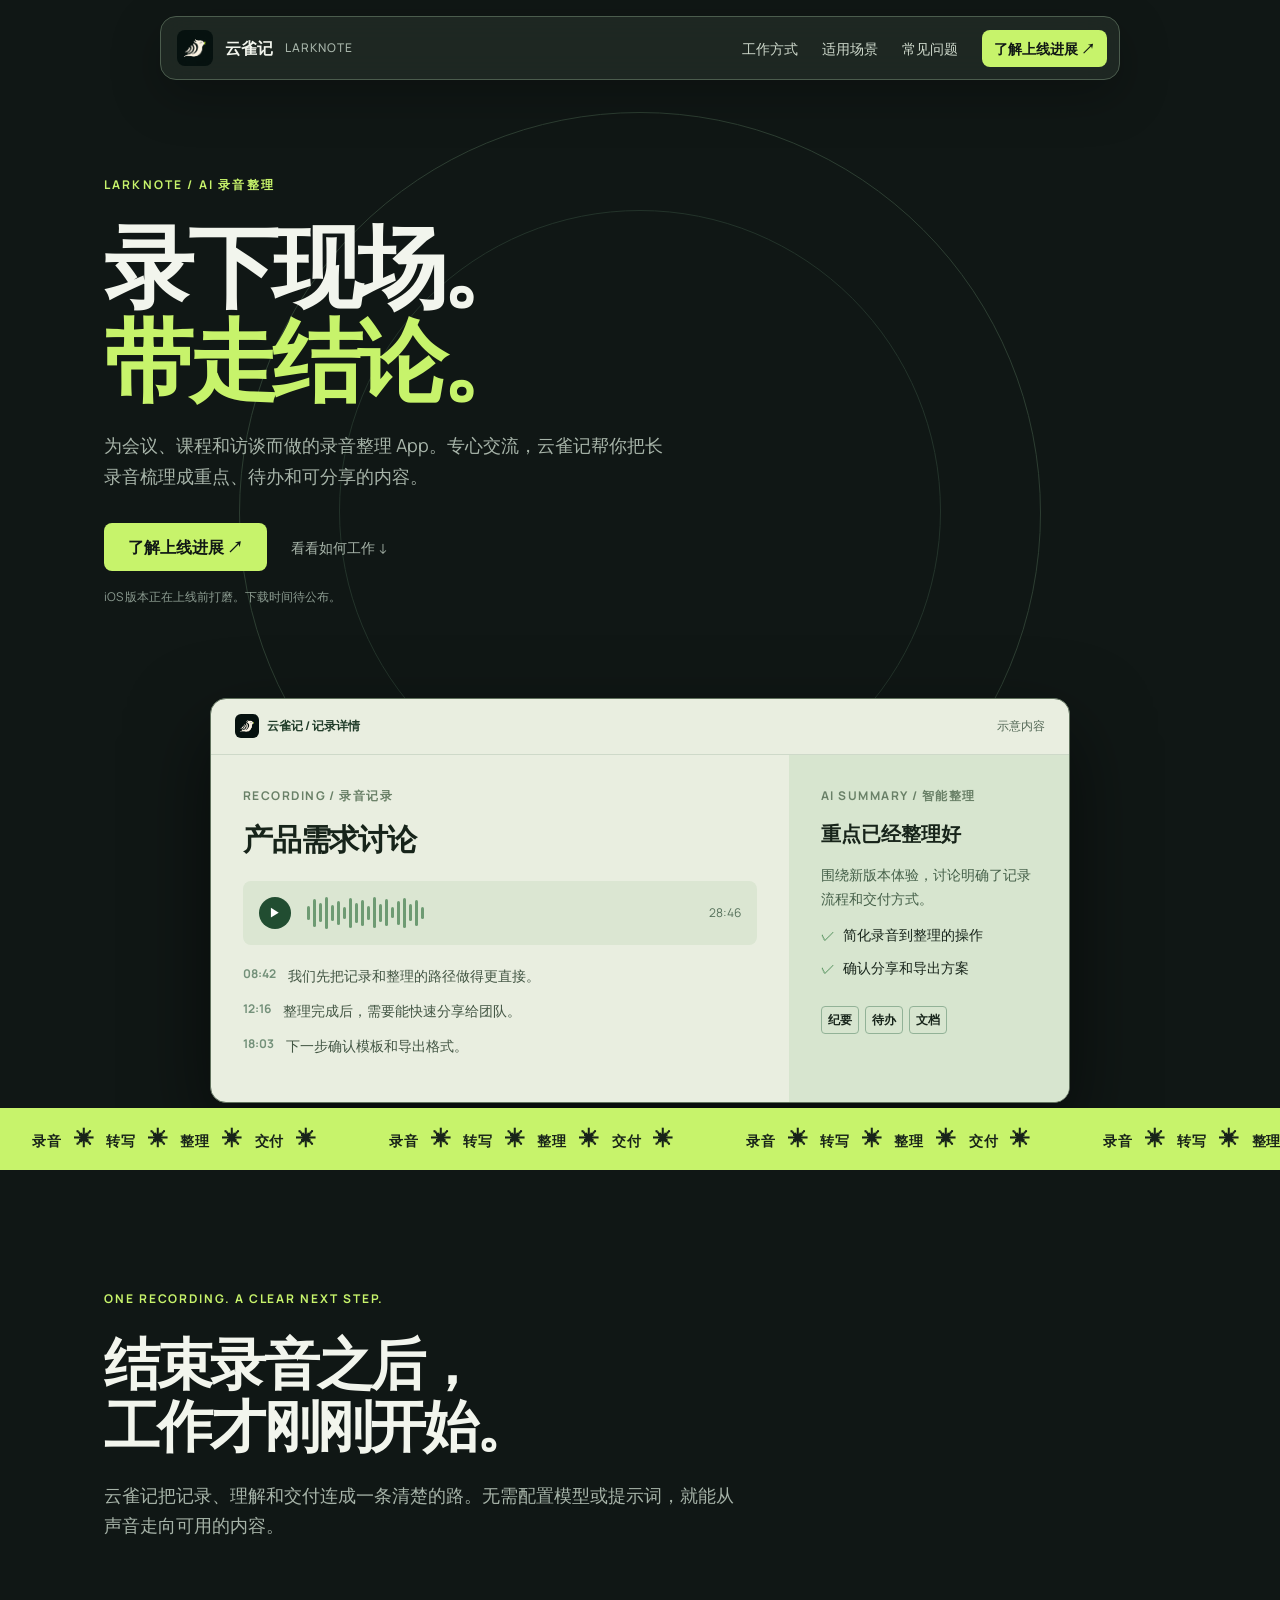
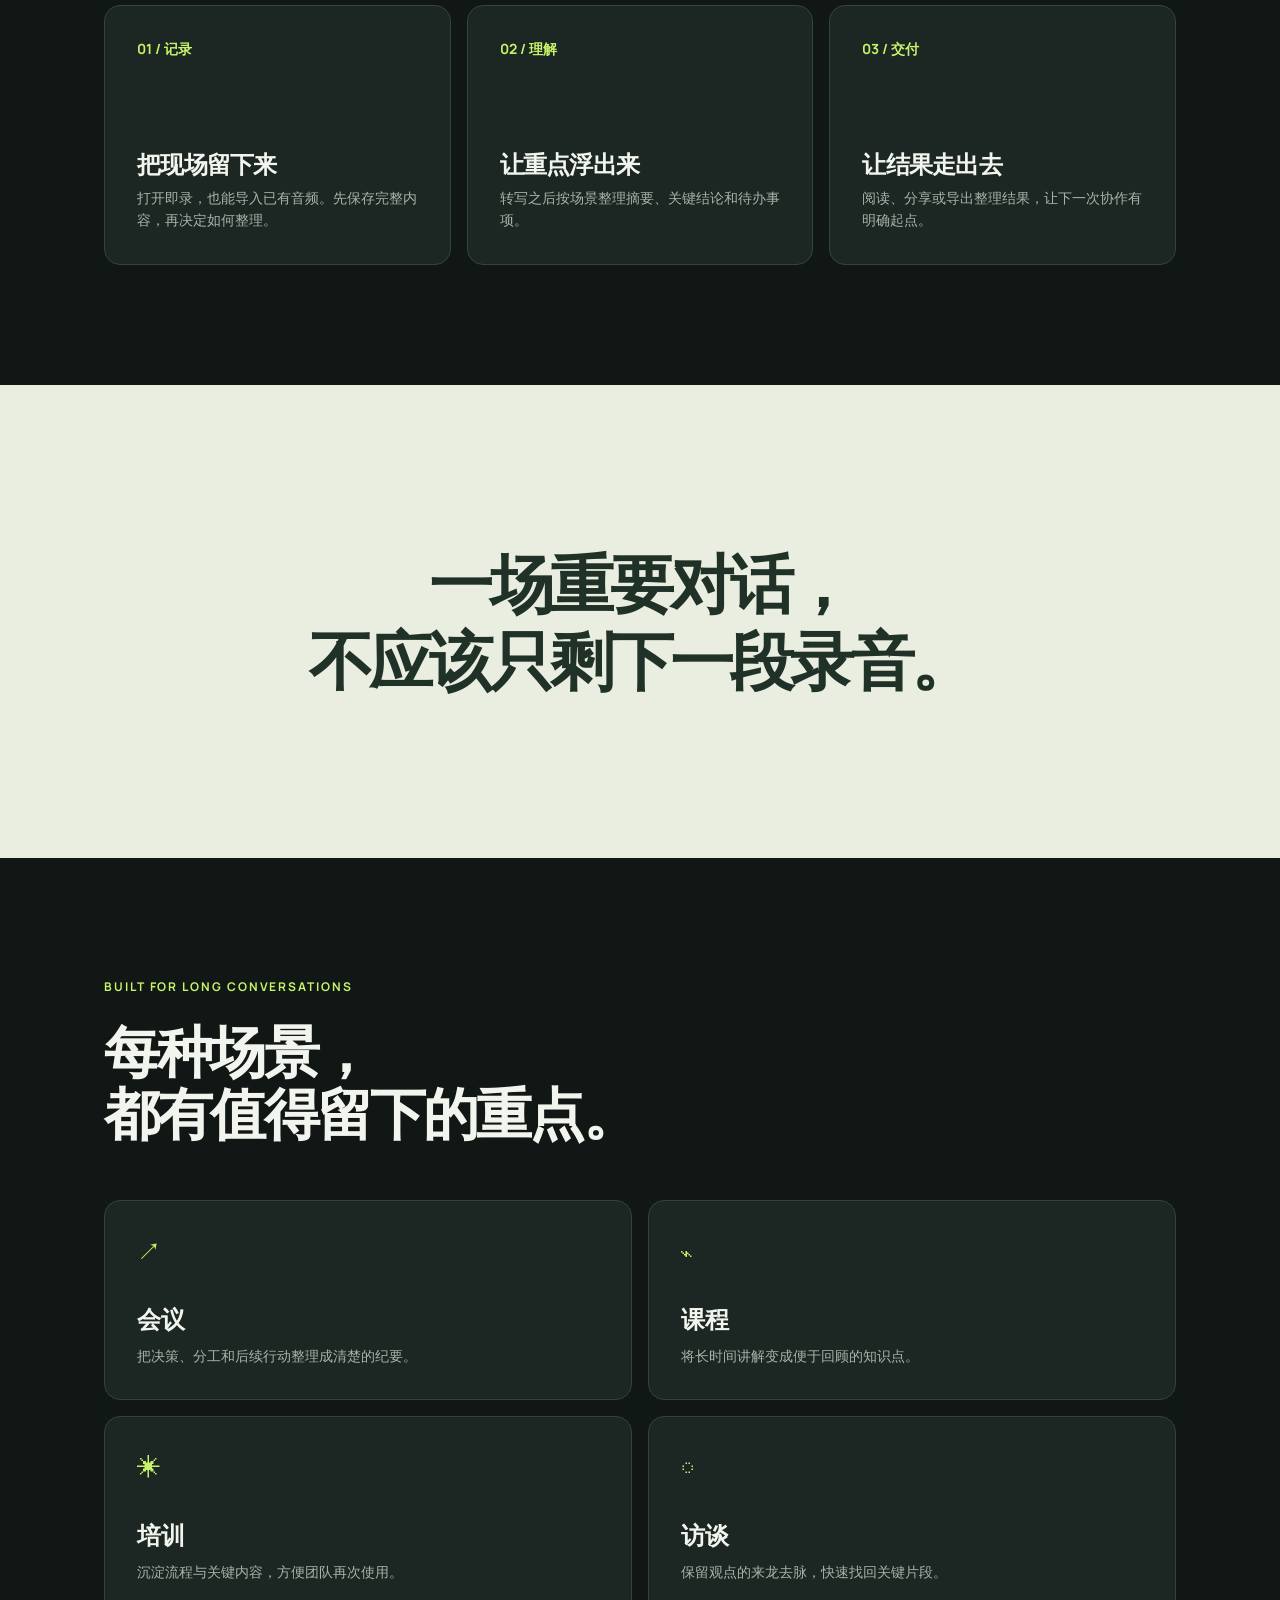
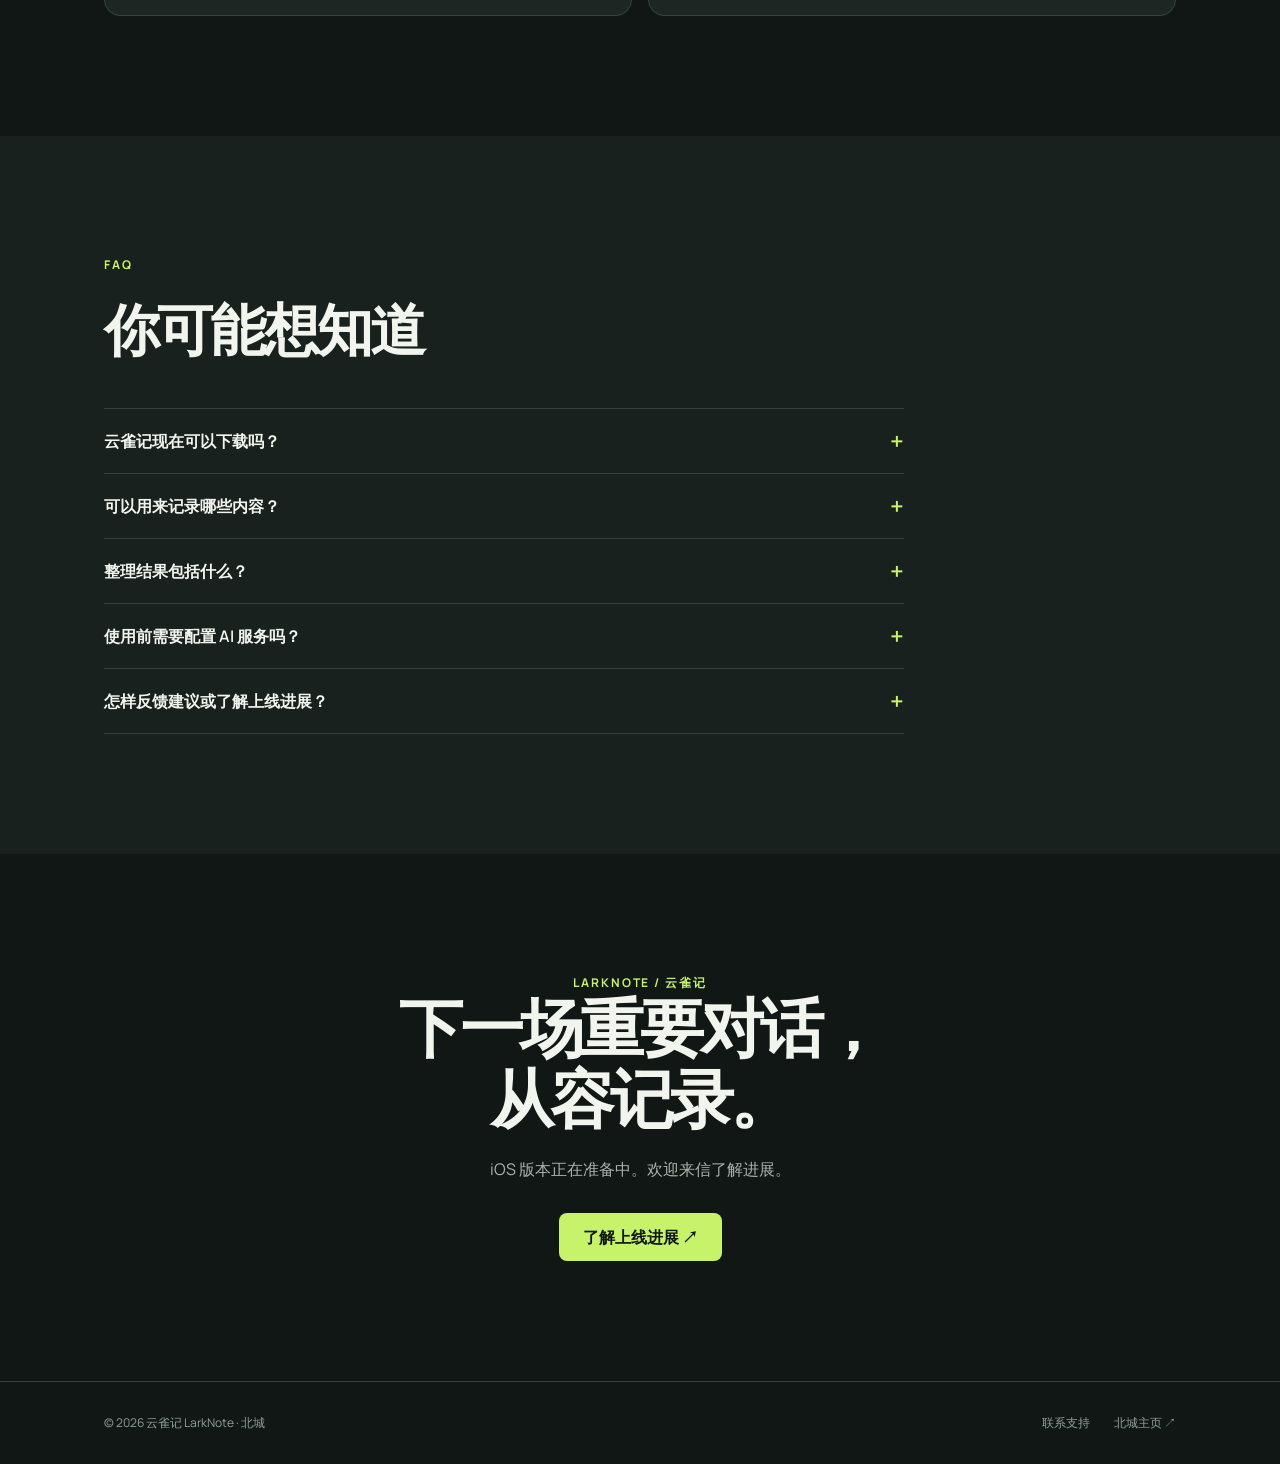
==== index.html @ ed970e67 "Publish LarkNote website" ====
<!doctype html><html lang="zh-CN"><head><meta charset="utf-8"><meta name="viewport" content="width=device-width,initial-scale=1"><meta name="theme-color" content="#101715"><title>云雀记 LarkNote｜录下现场，带走结论</title><meta name="description" content="云雀记 LarkNote 是面向会议、课程和访谈的 AI 录音整理 App。录下现场，整理重点与待办，让每一段声音变成可以交付的内容。"><link rel="icon" href="larknote-favicon.png"><link rel="preconnect" href="https://fonts.googleapis.com"><link rel="preconnect" href="https://fonts.gstatic.com" crossorigin><link href="https://fonts.googleapis.com/css2?family=Manrope:wght@400;500;600;700&display=swap" rel="stylesheet"><style>
:root{--bg:#101715;--panel:#1c2622;--panel2:#243129;--ink:#f2f5ed;--muted:#a7b4a9;--line:#34443a;--accent:#c7f36b;--cream:#e9eee0;--ease:cubic-bezier(.22,1,.36,1)}*{box-sizing:border-box}html{scroll-behavior:smooth}body{margin:0;background:var(--bg);color:var(--ink);font:16px/1.5 Manrope,"PingFang SC","Microsoft YaHei",sans-serif}a{color:inherit;text-decoration:none}button{font:inherit}::selection{background:var(--accent);color:var(--bg)}:focus-visible{outline:2px solid var(--accent);outline-offset:4px}.skip{position:absolute;left:12px;top:-60px;background:var(--accent);color:var(--bg);padding:8px 12px;z-index:20}.skip:focus{top:12px}.nav{position:fixed;z-index:10;top:16px;left:50%;transform:translateX(-50%);width:min(960px,calc(100% - 32px));height:64px;padding:8px 12px 8px 16px;display:flex;align-items:center;justify-content:space-between;background:#202b25df;backdrop-filter:blur(18px);border:1px solid #4b5c4d;border-radius:16px;box-shadow:0 16px 50px #0004}.brand{display:flex;align-items:center;gap:12px;font-size:16px;font-weight:700;white-space:nowrap}.brand img{width:36px;height:36px;border-radius:8px}.brand span{color:var(--muted);font-size:12px;font-weight:500;letter-spacing:.08em}.navlinks{display:flex;align-items:center;gap:24px}.navlinks a{font-size:14px;color:#d0dacd}.navlinks a:hover{color:var(--accent)}.nav .smallcta{background:var(--accent);color:var(--bg);padding:8px 12px;border-radius:8px;font-size:14px;font-weight:700;transition:transform .3s var(--ease),background .3s var(--ease)}.smallcta:hover,.cta:hover{transform:translateY(-2px);background:#dbff98}.smallcta:active,.cta:active{transform:scale(.98)}.wrap{max-width:1120px;margin:auto;padding:0 24px}.hero{min-height:900px;padding-top:176px;position:relative;overflow:hidden}.hero:before{content:"";position:absolute;top:112px;left:50%;width:800px;height:800px;transform:translateX(-50%);border:1px solid #2d3e32;border-radius:50%;pointer-events:none}.hero:after{content:"";position:absolute;top:210px;left:50%;width:600px;height:600px;transform:translateX(-50%);border:1px solid #23332a;border-radius:50%;pointer-events:none}.hero .wrap{position:relative;z-index:1}.eyebrow{color:var(--accent);font-size:12px;font-weight:700;letter-spacing:.18em}.hero h1{font-size:clamp(48px,7vw,96px);line-height:1.05;letter-spacing:-.065em;font-weight:600;max-width:850px;margin:24px 0;text-wrap:balance}.hero h1 span{color:var(--accent)}.hero p{font-size:18px;line-height:1.7;color:var(--muted);max-width:570px;text-wrap:pretty}.hero-actions{display:flex;align-items:center;gap:24px;margin-top:32px}.cta{display:inline-flex;align-items:center;justify-content:center;background:var(--accent);color:var(--bg);border-radius:8px;padding:12px 24px;font-weight:700;transition:transform .3s var(--ease),background .3s var(--ease)}.quiet{font-size:14px;color:var(--muted)}.quiet:hover{color:var(--ink)}.availability{margin-top:16px!important;font-size:12px!important;color:#8b9b90!important}.hero-visual{position:relative;height:420px;margin-top:80px}.deck{position:absolute;left:50%;top:10px;width:min(860px,96%);transform:translateX(-50%);border:1px solid #60715d;border-radius:16px;background:#e9eee0;color:#17241a;box-shadow:0 32px 80px #0008;overflow:hidden}.deck-head{height:56px;padding:0 24px;display:flex;justify-content:space-between;align-items:center;border-bottom:1px solid #ced9c9;font-size:12px;color:#526755}.deck-brand{display:flex;align-items:center;gap:8px;font-weight:700;color:#203c29}.deck-brand img{height:24px;width:24px;border-radius:6px}.deck-body{display:grid;grid-template-columns:1fr 280px;min-height:326px}.transcript{padding:32px}.transcript .label,.summary .label{font-size:12px;font-weight:700;letter-spacing:.12em;color:#698067}.transcript h2{font-size:30px;line-height:1.2;letter-spacing:-.04em;margin:16px 0 24px}.audio{display:flex;align-items:center;gap:16px;background:#dbe6d2;border-radius:8px;padding:16px;margin-bottom:20px}.play{height:32px;width:32px;border-radius:50%;background:#214d31;color:#fff;display:grid;place-items:center;font-size:12px;flex:none}.bars{display:flex;align-items:center;gap:3px;flex:1;height:32px}.bars i{width:3px;height:var(--h);background:#6e9b73;border-radius:4px}.time{font-size:12px;color:#56715b}.line{display:flex;gap:12px;margin:14px 0;font-size:14px;color:#425543}.line b{color:#74917a;font-size:12px}.summary{background:#d7e5cf;padding:32px}.summary h3{font-size:20px;line-height:1.3;margin:16px 0}.summary p{font-size:14px;line-height:1.7;color:#456049}.check{display:flex;gap:8px;margin:12px 0;font-size:14px}.check span{color:#3c8149}.formats{display:flex;gap:6px;margin-top:28px;flex-wrap:wrap}.formats i{font-style:normal;border:1px solid #92b297;border-radius:4px;padding:4px 6px;font-size:12px;font-weight:700}.ticker{background:var(--accent);color:#182319;overflow:hidden;padding:16px 0;font-size:14px;font-weight:700;letter-spacing:.06em;white-space:nowrap}.ticker div{width:max-content;animation:marquee 28s linear infinite}.ticker span{padding:0 32px}.ticker b{font-size:20px;padding:0 8px}@keyframes marquee{to{transform:translateX(-50%)}}section.block{padding:120px 0}.section-label{font-size:12px;color:var(--accent);font-weight:700;letter-spacing:.16em}.block h2{font-size:clamp(36px,4.4vw,60px);line-height:1.1;letter-spacing:-.05em;font-weight:600;max-width:800px;margin:24px 0;text-wrap:balance}.intro{font-size:18px;color:var(--muted);max-width:640px;line-height:1.7}.workflow{display:grid;grid-template-columns:repeat(3,1fr);gap:16px;margin-top:64px}.flow{background:var(--panel);border:1px solid var(--line);border-radius:16px;padding:32px;min-height:260px;display:flex;flex-direction:column;justify-content:space-between}.flow .number{font-size:14px;color:var(--accent);font-weight:700}.flow h3{font-size:24px;line-height:1.3;letter-spacing:-.03em;margin:0 0 8px}.flow p{font-size:14px;color:var(--muted);margin:0;line-height:1.6}.reveal{padding:160px 24px;background:var(--cream);color:#203127;text-align:center}.reveal p{max-width:800px;margin:auto;font-size:clamp(36px,5vw,72px);font-weight:600;letter-spacing:-.06em;line-height:1.2;text-wrap:balance}.reveal .word{color:#aebbac;transition:color .5s var(--ease)}.reveal .word.on{color:#203127}.reveal .accent-word.on{color:#4a7c31}.usecases{display:grid;grid-template-columns:repeat(2,1fr);gap:16px;margin-top:56px}.case{padding:32px;border-radius:16px;background:var(--panel);border:1px solid var(--line);min-height:200px;transition:transform .5s var(--ease),background .3s var(--ease)}.case:hover{transform:translateY(-4px);background:var(--panel2)}.case .symbol{font-size:24px;color:var(--accent);margin-bottom:32px}.case h3{font-size:24px;margin:0 0 8px}.case p{font-size:14px;color:var(--muted);margin:0}.faq{background:#18211d}.faq-list{margin-top:48px;max-width:800px}.faq details{border-top:1px solid var(--line);padding:20px 0}.faq details:last-child{border-bottom:1px solid var(--line)}.faq summary{list-style:none;cursor:pointer;display:flex;justify-content:space-between;gap:16px;font-weight:600}.faq summary::-webkit-details-marker{display:none}.faq summary:after{content:"+";color:var(--accent);font-size:24px;line-height:1}.faq details[open] summary:after{content:"−"}.faq details p{color:var(--muted);font-size:14px;max-width:700px;margin:16px 0 0}.closing{padding:120px 24px;text-align:center}.closing h2{margin:0 auto 24px;max-width:780px;font-size:clamp(40px,5vw,72px);line-height:1.1;letter-spacing:-.06em;font-weight:600;text-wrap:balance}.closing p{color:var(--muted);margin:0 0 32px}footer{border-top:1px solid var(--line);padding:32px 0;color:#91a095;font-size:12px}.footer-inner{display:flex;justify-content:space-between;gap:16px}.footer-links{display:flex;gap:24px}.footer-links a:hover{color:var(--accent)}.rise{opacity:0;transform:translateY(32px);transition:opacity .7s var(--ease),transform .7s var(--ease)}.rise.visible{opacity:1;transform:translateY(0)}@media(max-width:760px){.navlinks a:not(.smallcta){display:none}.hero{min-height:790px;padding-top:144px}.hero h1{font-size:60px}.hero p{font-size:16px}.hero-visual{margin-top:64px;height:340px}.deck{width:620px;left:0;transform:none}.deck-body{grid-template-columns:1fr 220px}.transcript,.summary{padding:24px}.workflow{grid-template-columns:1fr;margin-top:48px}.flow{min-height:200px}.usecases{grid-template-columns:1fr}.reveal{padding:120px 24px}section.block{padding:96px 0}}@media(max-width:390px){.nav{height:56px}.nav .smallcta{font-size:12px}.brand span{display:none}.hero h1{font-size:48px}.hero-actions{display:block}.hero-actions .quiet{display:block;margin-top:20px}.hero-visual{height:300px}.deck{width:540px}.summary{display:none}.deck-body{display:block}.transcript{width:390px}.hero:before{width:580px;height:580px}.hero:after{width:430px;height:430px}}@media(prefers-reduced-motion:reduce){html{scroll-behavior:auto}.ticker div{animation:none}.rise{opacity:1;transform:none}.reveal .word{color:#203127}.reveal .accent-word{color:#4a7c31}*{transition-duration:.01ms!important;animation-duration:.01ms!important}}
</style></head><body><a class="skip" href="#main">跳到主要内容</a><header class="nav"><a href="#top" class="brand"><img src="larknote-icon-v2.png" alt="云雀记图标">云雀记 <span>LARKNOTE</span></a><nav class="navlinks" aria-label="主导航"><a href="#workflow">工作方式</a><a href="#scenes">适用场景</a><a href="#faq">常见问题</a><a class="smallcta" href="mailto:506343891@qq.com?subject=%E4%BA%91%E9%9B%80%E8%AE%B0%E4%B8%8A%E7%BA%BF%E9%80%9A%E7%9F%A5">了解上线进展 ↗</a></nav></header><main id="main"><section class="hero" id="top"><div class="wrap"><div class="eyebrow rise">LARKNOTE / AI 录音整理</div><h1 class="rise">录下现场。<br><span>带走结论。</span></h1><p class="rise">为会议、课程和访谈而做的录音整理 App。专心交流，云雀记帮你把长录音梳理成重点、待办和可分享的内容。</p><div class="hero-actions rise"><a class="cta" href="mailto:506343891@qq.com?subject=%E4%BA%91%E9%9B%80%E8%AE%B0%E4%B8%8A%E7%BA%BF%E9%80%9A%E7%9F%A5">了解上线进展 ↗</a><a class="quiet" href="#workflow">看看如何工作 ↓</a></div><p class="availability rise">iOS 版本正在上线前打磨。下载时间待公布。</p><div class="hero-visual rise" aria-label="云雀记整理成果示意"><div class="deck"><div class="deck-head"><div class="deck-brand"><img src="larknote-icon-v2.png" alt="">云雀记 / 记录详情</div><span>示意内容</span></div><div class="deck-body"><div class="transcript"><div class="label">RECORDING / 录音记录</div><h2>产品需求讨论</h2><div class="audio"><div class="play" aria-hidden="true">▶</div><div class="bars" aria-hidden="true"><i style="--h:14px"></i><i style="--h:28px"></i><i style="--h:19px"></i><i style="--h:32px"></i><i style="--h:16px"></i><i style="--h:24px"></i><i style="--h:12px"></i><i style="--h:30px"></i><i style="--h:20px"></i><i style="--h:26px"></i><i style="--h:14px"></i><i style="--h:31px"></i><i style="--h:18px"></i><i style="--h:27px"></i><i style="--h:11px"></i><i style="--h:24px"></i><i style="--h:30px"></i><i style="--h:17px"></i><i style="--h:26px"></i><i style="--h:12px"></i></div><span class="time">28:46</span></div><div class="line"><b>08:42</b><span>我们先把记录和整理的路径做得更直接。</span></div><div class="line"><b>12:16</b><span>整理完成后，需要能快速分享给团队。</span></div><div class="line"><b>18:03</b><span>下一步确认模板和导出格式。</span></div></div><div class="summary"><div class="label">AI SUMMARY / 智能整理</div><h3>重点已经整理好</h3><p>围绕新版本体验，讨论明确了记录流程和交付方式。</p><div class="check"><span>✓</span>简化录音到整理的操作</div><div class="check"><span>✓</span>确认分享和导出方案</div><div class="formats"><i>纪要</i><i>待办</i><i>文档</i></div></div></div></div></div></div></section><div class="ticker" aria-hidden="true"><div><span>录音 <b>✳</b> 转写 <b>✳</b> 整理 <b>✳</b> 交付 <b>✳</b></span><span>录音 <b>✳</b> 转写 <b>✳</b> 整理 <b>✳</b> 交付 <b>✳</b></span><span>录音 <b>✳</b> 转写 <b>✳</b> 整理 <b>✳</b> 交付 <b>✳</b></span><span>录音 <b>✳</b> 转写 <b>✳</b> 整理 <b>✳</b> 交付 <b>✳</b></span></div></div><section class="block" id="workflow"><div class="wrap"><div class="section-label rise">ONE RECORDING. A CLEAR NEXT STEP.</div><h2 class="rise">结束录音之后，<br>工作才刚刚开始。</h2><p class="intro rise">云雀记把记录、理解和交付连成一条清楚的路。无需配置模型或提示词，就能从声音走向可用的内容。</p><div class="workflow"><article class="flow rise"><div class="number">01 / 记录</div><div><h3>把现场留下来</h3><p>打开即录，也能导入已有音频。先保存完整内容，再决定如何整理。</p></div></article><article class="flow rise"><div class="number">02 / 理解</div><div><h3>让重点浮出来</h3><p>转写之后按场景整理摘要、关键结论和待办事项。</p></div></article><article class="flow rise"><div class="number">03 / 交付</div><div><h3>让结果走出去</h3><p>阅读、分享或导出整理结果，让下一次协作有明确起点。</p></div></article></div></div></section><section class="reveal" aria-label="产品理念"><p id="tagline">一场重要对话，<br>不应该只剩下一段录音。</p></section><section class="block" id="scenes"><div class="wrap"><div class="section-label rise">BUILT FOR LONG CONVERSATIONS</div><h2 class="rise">每种场景，<br>都有值得留下的重点。</h2><div class="usecases"><article class="case rise"><div class="symbol">↗</div><h3>会议</h3><p>把决策、分工和后续行动整理成清楚的纪要。</p></article><article class="case rise"><div class="symbol">⌁</div><h3>课程</h3><p>将长时间讲解变成便于回顾的知识点。</p></article><article class="case rise"><div class="symbol">✳</div><h3>培训</h3><p>沉淀流程与关键内容，方便团队再次使用。</p></article><article class="case rise"><div class="symbol">◌</div><h3>访谈</h3><p>保留观点的来龙去脉，快速找回关键片段。</p></article></div></div></section><section class="block faq" id="faq"><div class="wrap"><div class="section-label rise">FAQ</div><h2 class="rise">你可能想知道</h2><div class="faq-list rise"><details><summary>云雀记现在可以下载吗？</summary><p>iOS 版本仍在上线前打磨。正式下载时间确定后，会在官网更新。</p></details><details><summary>可以用来记录哪些内容？</summary><p>产品主要面向会议、课程、培训和访谈等长录音场景，也支持导入已有音频。</p></details><details><summary>整理结果包括什么？</summary><p>可按内容生成摘要、纪要和待办事项。图文纪要与多格式导出仍在完善，实际可用范围以正式版本为准。</p></details><details><summary>使用前需要配置 AI 服务吗？</summary><p>无需自行配置模型或转写服务。产品设计目标是打开即可记录，结束后按需整理。</p></details><details><summary>怎样反馈建议或了解上线进展？</summary><p>请发邮件至 <a href="mailto:506343891@qq.com">506343891@qq.com</a>，说明你的使用场景或想了解的问题。</p></details></div></div></section><section class="closing"><div class="section-label rise">LARKNOTE / 云雀记</div><h2 class="rise">下一场重要对话，<br>从容记录。</h2><p class="rise">iOS 版本正在准备中。欢迎来信了解进展。</p><a class="cta rise" href="mailto:506343891@qq.com?subject=%E4%BA%91%E9%9B%80%E8%AE%B0%E4%B8%8A%E7%BA%BF%E9%80%9A%E7%9F%A5">了解上线进展 ↗</a></section></main><footer><div class="wrap footer-inner"><span>© 2026 云雀记 LarkNote · 北城</span><div class="footer-links"><a href="mailto:506343891@qq.com">联系支持</a><a href="https://www.northcity.top" target="_blank" rel="noopener">北城主页 ↗</a></div></div></footer><script>const observer=new IntersectionObserver(es=>{for(const e of es)if(e.isIntersecting){e.target.classList.add('visible');observer.unobserve(e.target)}},{threshold:.1});document.querySelectorAll('.rise').forEach(el=>observer.observe(el));const tag=document.getElementById('tagline');tag.innerHTML=tag.innerHTML.split(/(<br>)/).map(x=>x==='<br>'?x:x.split('').map(c=>c===' '?c:`<span class="word">${c}</span>`).join('')).join('');const words=[...tag.querySelectorAll('.word')];const tagObserver=new IntersectionObserver(es=>{if(es[0].isIntersecting){words.forEach((w,i)=>setTimeout(()=>w.classList.add('on'),i*45));tagObserver.disconnect()}},{threshold:.35});tagObserver.observe(tag);</script></body></html>
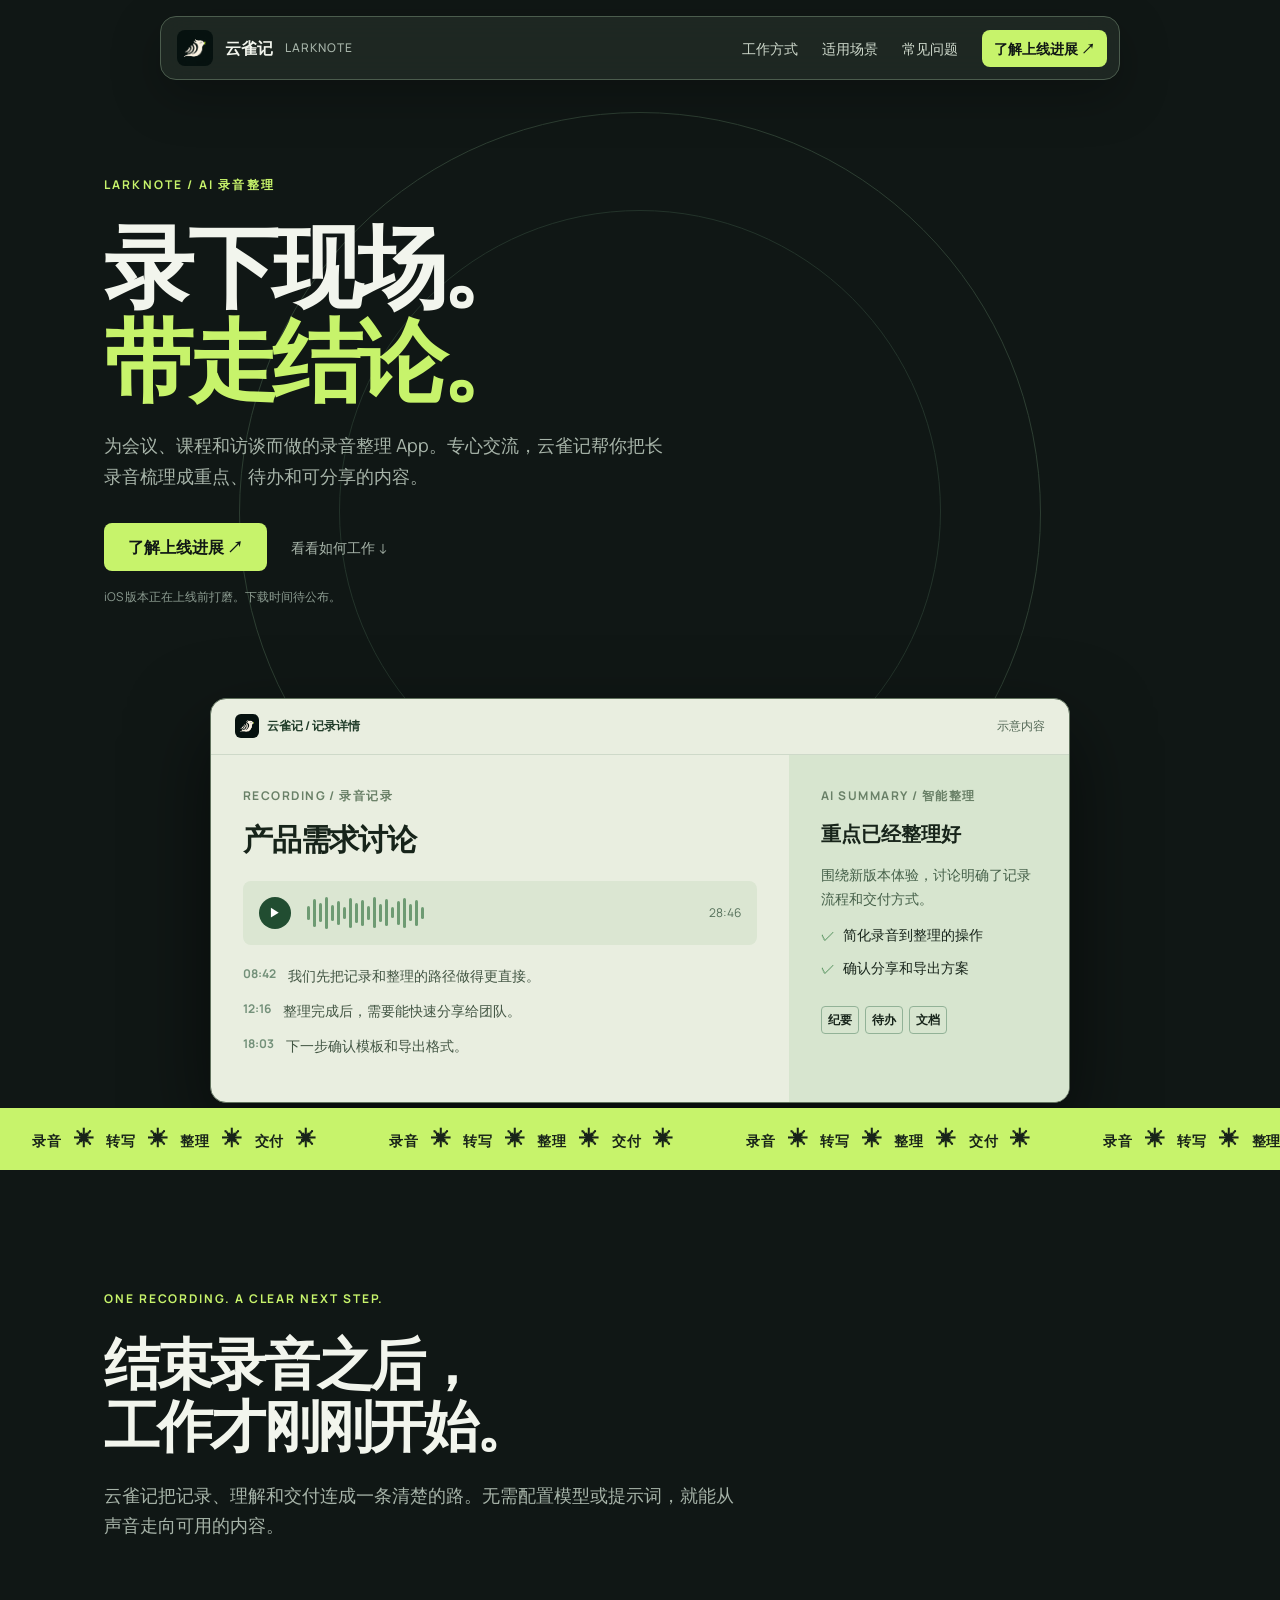
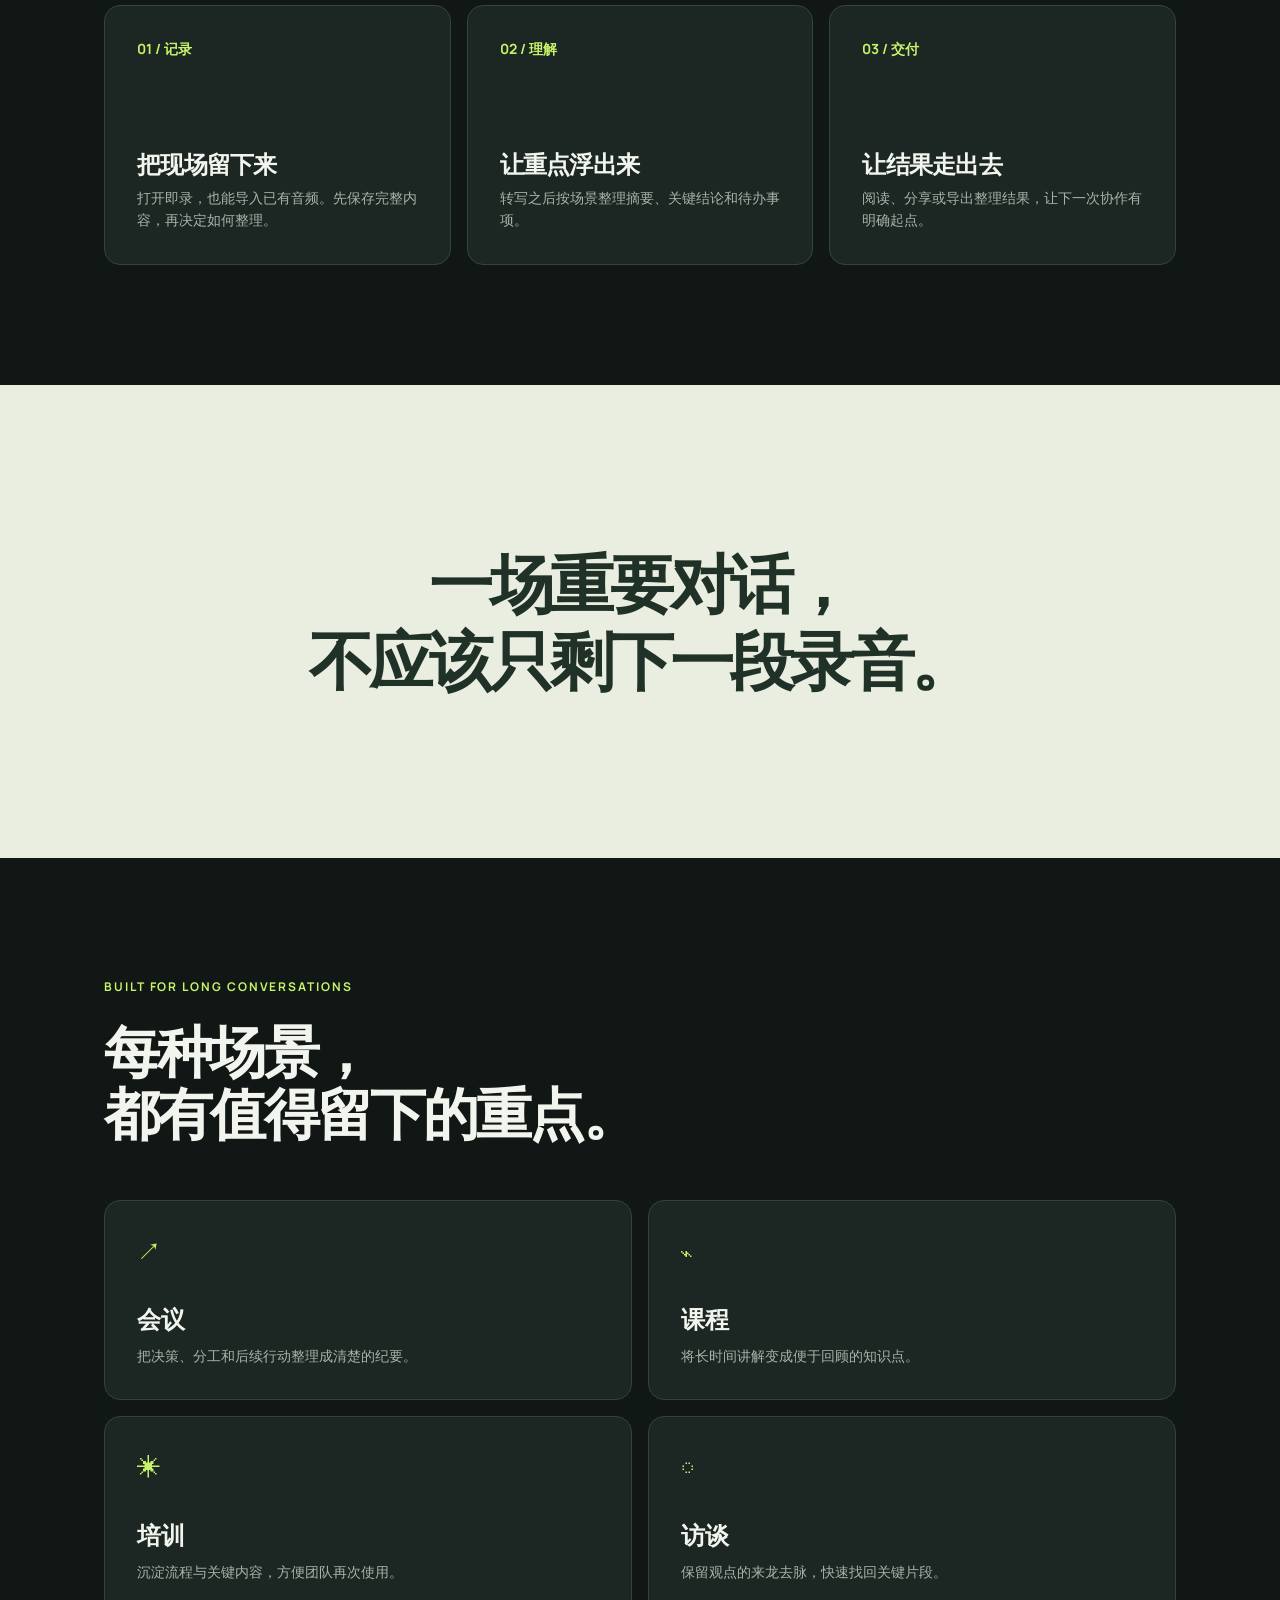
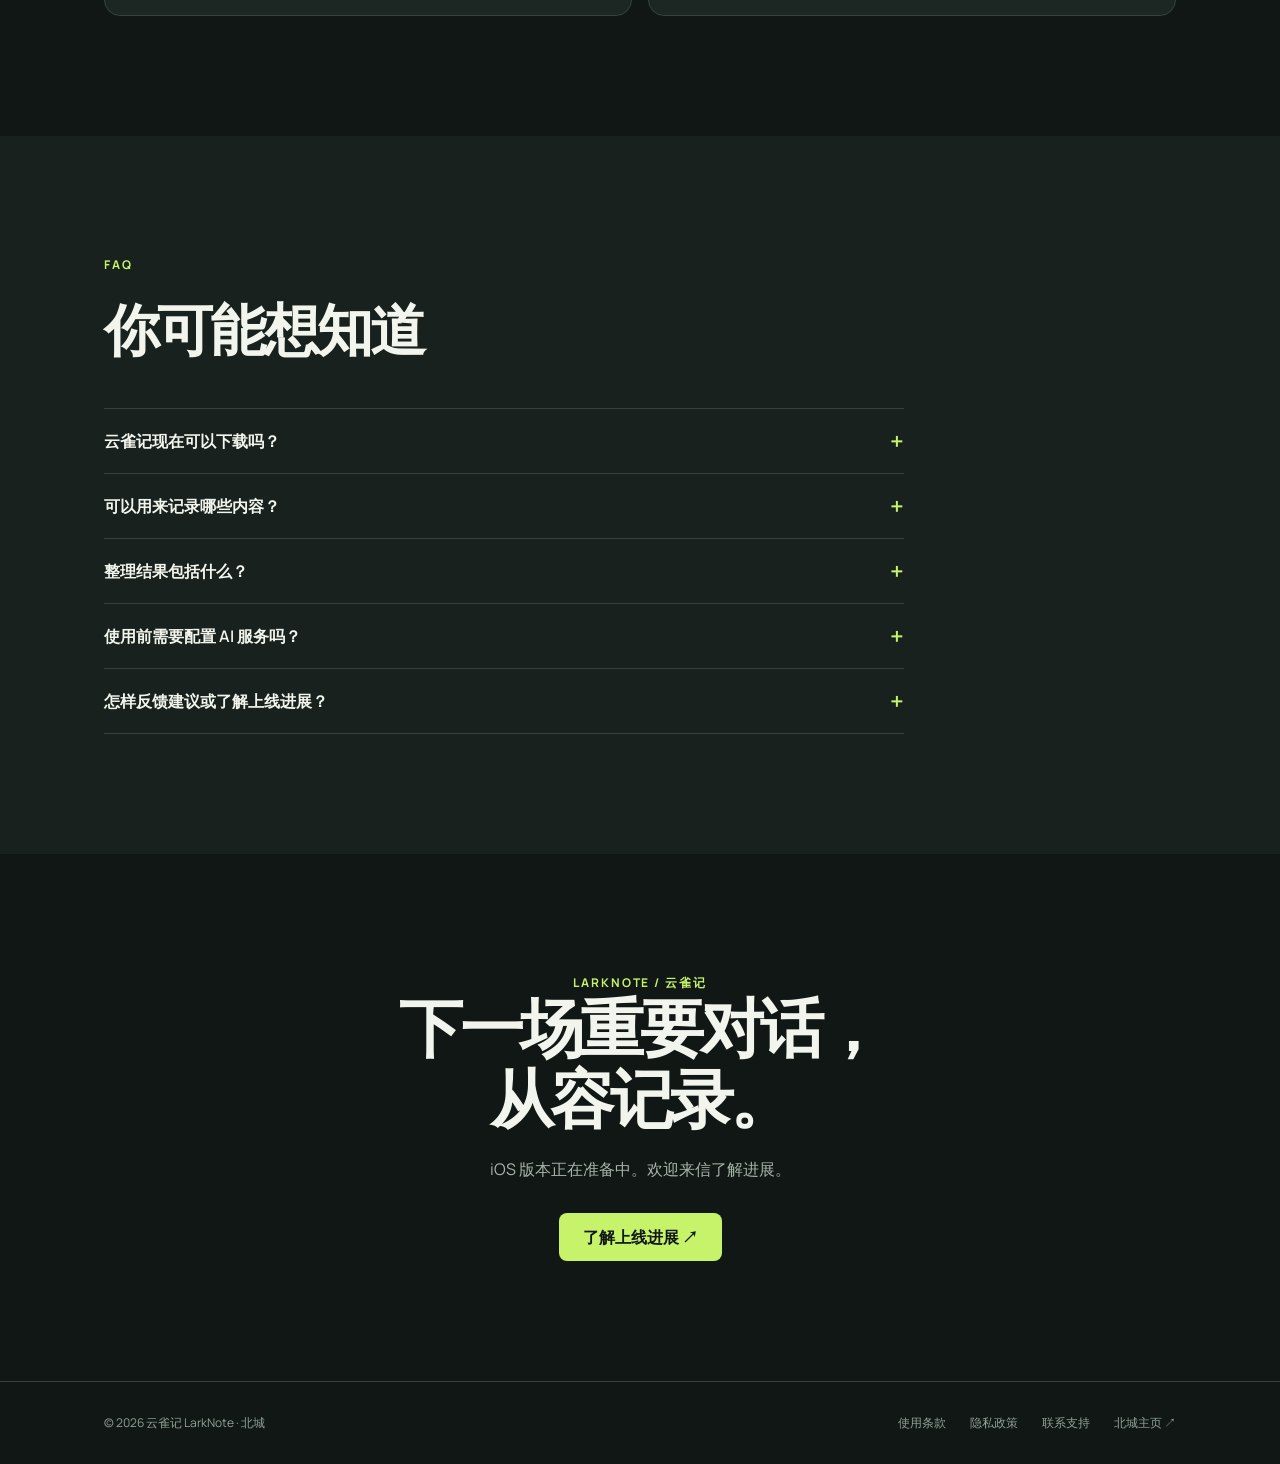
==== commit 77dca0af: "新增使用条款与隐私政策页面 Co-authored-by: Cursor <cursoragent@cursor.com>" ====
--- a/index.html
+++ b/index.html
@@ -1,3 +1,3 @@
 <!doctype html><html lang="zh-CN"><head><meta charset="utf-8"><meta name="viewport" content="width=device-width,initial-scale=1"><meta name="theme-color" content="#101715"><title>云雀记 LarkNote｜录下现场，带走结论</title><meta name="description" content="云雀记 LarkNote 是面向会议、课程和访谈的 AI 录音整理 App。录下现场，整理重点与待办，让每一段声音变成可以交付的内容。"><link rel="icon" href="larknote-favicon.png"><link rel="preconnect" href="https://fonts.googleapis.com"><link rel="preconnect" href="https://fonts.gstatic.com" crossorigin><link href="https://fonts.googleapis.com/css2?family=Manrope:wght@400;500;600;700&display=swap" rel="stylesheet"><style>
 :root{--bg:#101715;--panel:#1c2622;--panel2:#243129;--ink:#f2f5ed;--muted:#a7b4a9;--line:#34443a;--accent:#c7f36b;--cream:#e9eee0;--ease:cubic-bezier(.22,1,.36,1)}*{box-sizing:border-box}html{scroll-behavior:smooth}body{margin:0;background:var(--bg);color:var(--ink);font:16px/1.5 Manrope,"PingFang SC","Microsoft YaHei",sans-serif}a{color:inherit;text-decoration:none}button{font:inherit}::selection{background:var(--accent);color:var(--bg)}:focus-visible{outline:2px solid var(--accent);outline-offset:4px}.skip{position:absolute;left:12px;top:-60px;background:var(--accent);color:var(--bg);padding:8px 12px;z-index:20}.skip:focus{top:12px}.nav{position:fixed;z-index:10;top:16px;left:50%;transform:translateX(-50%);width:min(960px,calc(100% - 32px));height:64px;padding:8px 12px 8px 16px;display:flex;align-items:center;justify-content:space-between;background:#202b25df;backdrop-filter:blur(18px);border:1px solid #4b5c4d;border-radius:16px;box-shadow:0 16px 50px #0004}.brand{display:flex;align-items:center;gap:12px;font-size:16px;font-weight:700;white-space:nowrap}.brand img{width:36px;height:36px;border-radius:8px}.brand span{color:var(--muted);font-size:12px;font-weight:500;letter-spacing:.08em}.navlinks{display:flex;align-items:center;gap:24px}.navlinks a{font-size:14px;color:#d0dacd}.navlinks a:hover{color:var(--accent)}.nav .smallcta{background:var(--accent);color:var(--bg);padding:8px 12px;border-radius:8px;font-size:14px;font-weight:700;transition:transform .3s var(--ease),background .3s var(--ease)}.smallcta:hover,.cta:hover{transform:translateY(-2px);background:#dbff98}.smallcta:active,.cta:active{transform:scale(.98)}.wrap{max-width:1120px;margin:auto;padding:0 24px}.hero{min-height:900px;padding-top:176px;position:relative;overflow:hidden}.hero:before{content:"";position:absolute;top:112px;left:50%;width:800px;height:800px;transform:translateX(-50%);border:1px solid #2d3e32;border-radius:50%;pointer-events:none}.hero:after{content:"";position:absolute;top:210px;left:50%;width:600px;height:600px;transform:translateX(-50%);border:1px solid #23332a;border-radius:50%;pointer-events:none}.hero .wrap{position:relative;z-index:1}.eyebrow{color:var(--accent);font-size:12px;font-weight:700;letter-spacing:.18em}.hero h1{font-size:clamp(48px,7vw,96px);line-height:1.05;letter-spacing:-.065em;font-weight:600;max-width:850px;margin:24px 0;text-wrap:balance}.hero h1 span{color:var(--accent)}.hero p{font-size:18px;line-height:1.7;color:var(--muted);max-width:570px;text-wrap:pretty}.hero-actions{display:flex;align-items:center;gap:24px;margin-top:32px}.cta{display:inline-flex;align-items:center;justify-content:center;background:var(--accent);color:var(--bg);border-radius:8px;padding:12px 24px;font-weight:700;transition:transform .3s var(--ease),background .3s var(--ease)}.quiet{font-size:14px;color:var(--muted)}.quiet:hover{color:var(--ink)}.availability{margin-top:16px!important;font-size:12px!important;color:#8b9b90!important}.hero-visual{position:relative;height:420px;margin-top:80px}.deck{position:absolute;left:50%;top:10px;width:min(860px,96%);transform:translateX(-50%);border:1px solid #60715d;border-radius:16px;background:#e9eee0;color:#17241a;box-shadow:0 32px 80px #0008;overflow:hidden}.deck-head{height:56px;padding:0 24px;display:flex;justify-content:space-between;align-items:center;border-bottom:1px solid #ced9c9;font-size:12px;color:#526755}.deck-brand{display:flex;align-items:center;gap:8px;font-weight:700;color:#203c29}.deck-brand img{height:24px;width:24px;border-radius:6px}.deck-body{display:grid;grid-template-columns:1fr 280px;min-height:326px}.transcript{padding:32px}.transcript .label,.summary .label{font-size:12px;font-weight:700;letter-spacing:.12em;color:#698067}.transcript h2{font-size:30px;line-height:1.2;letter-spacing:-.04em;margin:16px 0 24px}.audio{display:flex;align-items:center;gap:16px;background:#dbe6d2;border-radius:8px;padding:16px;margin-bottom:20px}.play{height:32px;width:32px;border-radius:50%;background:#214d31;color:#fff;display:grid;place-items:center;font-size:12px;flex:none}.bars{display:flex;align-items:center;gap:3px;flex:1;height:32px}.bars i{width:3px;height:var(--h);background:#6e9b73;border-radius:4px}.time{font-size:12px;color:#56715b}.line{display:flex;gap:12px;margin:14px 0;font-size:14px;color:#425543}.line b{color:#74917a;font-size:12px}.summary{background:#d7e5cf;padding:32px}.summary h3{font-size:20px;line-height:1.3;margin:16px 0}.summary p{font-size:14px;line-height:1.7;color:#456049}.check{display:flex;gap:8px;margin:12px 0;font-size:14px}.check span{color:#3c8149}.formats{display:flex;gap:6px;margin-top:28px;flex-wrap:wrap}.formats i{font-style:normal;border:1px solid #92b297;border-radius:4px;padding:4px 6px;font-size:12px;font-weight:700}.ticker{background:var(--accent);color:#182319;overflow:hidden;padding:16px 0;font-size:14px;font-weight:700;letter-spacing:.06em;white-space:nowrap}.ticker div{width:max-content;animation:marquee 28s linear infinite}.ticker span{padding:0 32px}.ticker b{font-size:20px;padding:0 8px}@keyframes marquee{to{transform:translateX(-50%)}}section.block{padding:120px 0}.section-label{font-size:12px;color:var(--accent);font-weight:700;letter-spacing:.16em}.block h2{font-size:clamp(36px,4.4vw,60px);line-height:1.1;letter-spacing:-.05em;font-weight:600;max-width:800px;margin:24px 0;text-wrap:balance}.intro{font-size:18px;color:var(--muted);max-width:640px;line-height:1.7}.workflow{display:grid;grid-template-columns:repeat(3,1fr);gap:16px;margin-top:64px}.flow{background:var(--panel);border:1px solid var(--line);border-radius:16px;padding:32px;min-height:260px;display:flex;flex-direction:column;justify-content:space-between}.flow .number{font-size:14px;color:var(--accent);font-weight:700}.flow h3{font-size:24px;line-height:1.3;letter-spacing:-.03em;margin:0 0 8px}.flow p{font-size:14px;color:var(--muted);margin:0;line-height:1.6}.reveal{padding:160px 24px;background:var(--cream);color:#203127;text-align:center}.reveal p{max-width:800px;margin:auto;font-size:clamp(36px,5vw,72px);font-weight:600;letter-spacing:-.06em;line-height:1.2;text-wrap:balance}.reveal .word{color:#aebbac;transition:color .5s var(--ease)}.reveal .word.on{color:#203127}.reveal .accent-word.on{color:#4a7c31}.usecases{display:grid;grid-template-columns:repeat(2,1fr);gap:16px;margin-top:56px}.case{padding:32px;border-radius:16px;background:var(--panel);border:1px solid var(--line);min-height:200px;transition:transform .5s var(--ease),background .3s var(--ease)}.case:hover{transform:translateY(-4px);background:var(--panel2)}.case .symbol{font-size:24px;color:var(--accent);margin-bottom:32px}.case h3{font-size:24px;margin:0 0 8px}.case p{font-size:14px;color:var(--muted);margin:0}.faq{background:#18211d}.faq-list{margin-top:48px;max-width:800px}.faq details{border-top:1px solid var(--line);padding:20px 0}.faq details:last-child{border-bottom:1px solid var(--line)}.faq summary{list-style:none;cursor:pointer;display:flex;justify-content:space-between;gap:16px;font-weight:600}.faq summary::-webkit-details-marker{display:none}.faq summary:after{content:"+";color:var(--accent);font-size:24px;line-height:1}.faq details[open] summary:after{content:"−"}.faq details p{color:var(--muted);font-size:14px;max-width:700px;margin:16px 0 0}.closing{padding:120px 24px;text-align:center}.closing h2{margin:0 auto 24px;max-width:780px;font-size:clamp(40px,5vw,72px);line-height:1.1;letter-spacing:-.06em;font-weight:600;text-wrap:balance}.closing p{color:var(--muted);margin:0 0 32px}footer{border-top:1px solid var(--line);padding:32px 0;color:#91a095;font-size:12px}.footer-inner{display:flex;justify-content:space-between;gap:16px}.footer-links{display:flex;gap:24px}.footer-links a:hover{color:var(--accent)}.rise{opacity:0;transform:translateY(32px);transition:opacity .7s var(--ease),transform .7s var(--ease)}.rise.visible{opacity:1;transform:translateY(0)}@media(max-width:760px){.navlinks a:not(.smallcta){display:none}.hero{min-height:790px;padding-top:144px}.hero h1{font-size:60px}.hero p{font-size:16px}.hero-visual{margin-top:64px;height:340px}.deck{width:620px;left:0;transform:none}.deck-body{grid-template-columns:1fr 220px}.transcript,.summary{padding:24px}.workflow{grid-template-columns:1fr;margin-top:48px}.flow{min-height:200px}.usecases{grid-template-columns:1fr}.reveal{padding:120px 24px}section.block{padding:96px 0}}@media(max-width:390px){.nav{height:56px}.nav .smallcta{font-size:12px}.brand span{display:none}.hero h1{font-size:48px}.hero-actions{display:block}.hero-actions .quiet{display:block;margin-top:20px}.hero-visual{height:300px}.deck{width:540px}.summary{display:none}.deck-body{display:block}.transcript{width:390px}.hero:before{width:580px;height:580px}.hero:after{width:430px;height:430px}}@media(prefers-reduced-motion:reduce){html{scroll-behavior:auto}.ticker div{animation:none}.rise{opacity:1;transform:none}.reveal .word{color:#203127}.reveal .accent-word{color:#4a7c31}*{transition-duration:.01ms!important;animation-duration:.01ms!important}}
-</style></head><body><a class="skip" href="#main">跳到主要内容</a><header class="nav"><a href="#top" class="brand"><img src="larknote-icon-v2.png" alt="云雀记图标">云雀记 <span>LARKNOTE</span></a><nav class="navlinks" aria-label="主导航"><a href="#workflow">工作方式</a><a href="#scenes">适用场景</a><a href="#faq">常见问题</a><a class="smallcta" href="mailto:506343891@qq.com?subject=%E4%BA%91%E9%9B%80%E8%AE%B0%E4%B8%8A%E7%BA%BF%E9%80%9A%E7%9F%A5">了解上线进展 ↗</a></nav></header><main id="main"><section class="hero" id="top"><div class="wrap"><div class="eyebrow rise">LARKNOTE / AI 录音整理</div><h1 class="rise">录下现场。<br><span>带走结论。</span></h1><p class="rise">为会议、课程和访谈而做的录音整理 App。专心交流，云雀记帮你把长录音梳理成重点、待办和可分享的内容。</p><div class="hero-actions rise"><a class="cta" href="mailto:506343891@qq.com?subject=%E4%BA%91%E9%9B%80%E8%AE%B0%E4%B8%8A%E7%BA%BF%E9%80%9A%E7%9F%A5">了解上线进展 ↗</a><a class="quiet" href="#workflow">看看如何工作 ↓</a></div><p class="availability rise">iOS 版本正在上线前打磨。下载时间待公布。</p><div class="hero-visual rise" aria-label="云雀记整理成果示意"><div class="deck"><div class="deck-head"><div class="deck-brand"><img src="larknote-icon-v2.png" alt="">云雀记 / 记录详情</div><span>示意内容</span></div><div class="deck-body"><div class="transcript"><div class="label">RECORDING / 录音记录</div><h2>产品需求讨论</h2><div class="audio"><div class="play" aria-hidden="true">▶</div><div class="bars" aria-hidden="true"><i style="--h:14px"></i><i style="--h:28px"></i><i style="--h:19px"></i><i style="--h:32px"></i><i style="--h:16px"></i><i style="--h:24px"></i><i style="--h:12px"></i><i style="--h:30px"></i><i style="--h:20px"></i><i style="--h:26px"></i><i style="--h:14px"></i><i style="--h:31px"></i><i style="--h:18px"></i><i style="--h:27px"></i><i style="--h:11px"></i><i style="--h:24px"></i><i style="--h:30px"></i><i style="--h:17px"></i><i style="--h:26px"></i><i style="--h:12px"></i></div><span class="time">28:46</span></div><div class="line"><b>08:42</b><span>我们先把记录和整理的路径做得更直接。</span></div><div class="line"><b>12:16</b><span>整理完成后，需要能快速分享给团队。</span></div><div class="line"><b>18:03</b><span>下一步确认模板和导出格式。</span></div></div><div class="summary"><div class="label">AI SUMMARY / 智能整理</div><h3>重点已经整理好</h3><p>围绕新版本体验，讨论明确了记录流程和交付方式。</p><div class="check"><span>✓</span>简化录音到整理的操作</div><div class="check"><span>✓</span>确认分享和导出方案</div><div class="formats"><i>纪要</i><i>待办</i><i>文档</i></div></div></div></div></div></div></section><div class="ticker" aria-hidden="true"><div><span>录音 <b>✳</b> 转写 <b>✳</b> 整理 <b>✳</b> 交付 <b>✳</b></span><span>录音 <b>✳</b> 转写 <b>✳</b> 整理 <b>✳</b> 交付 <b>✳</b></span><span>录音 <b>✳</b> 转写 <b>✳</b> 整理 <b>✳</b> 交付 <b>✳</b></span><span>录音 <b>✳</b> 转写 <b>✳</b> 整理 <b>✳</b> 交付 <b>✳</b></span></div></div><section class="block" id="workflow"><div class="wrap"><div class="section-label rise">ONE RECORDING. A CLEAR NEXT STEP.</div><h2 class="rise">结束录音之后，<br>工作才刚刚开始。</h2><p class="intro rise">云雀记把记录、理解和交付连成一条清楚的路。无需配置模型或提示词，就能从声音走向可用的内容。</p><div class="workflow"><article class="flow rise"><div class="number">01 / 记录</div><div><h3>把现场留下来</h3><p>打开即录，也能导入已有音频。先保存完整内容，再决定如何整理。</p></div></article><article class="flow rise"><div class="number">02 / 理解</div><div><h3>让重点浮出来</h3><p>转写之后按场景整理摘要、关键结论和待办事项。</p></div></article><article class="flow rise"><div class="number">03 / 交付</div><div><h3>让结果走出去</h3><p>阅读、分享或导出整理结果，让下一次协作有明确起点。</p></div></article></div></div></section><section class="reveal" aria-label="产品理念"><p id="tagline">一场重要对话，<br>不应该只剩下一段录音。</p></section><section class="block" id="scenes"><div class="wrap"><div class="section-label rise">BUILT FOR LONG CONVERSATIONS</div><h2 class="rise">每种场景，<br>都有值得留下的重点。</h2><div class="usecases"><article class="case rise"><div class="symbol">↗</div><h3>会议</h3><p>把决策、分工和后续行动整理成清楚的纪要。</p></article><article class="case rise"><div class="symbol">⌁</div><h3>课程</h3><p>将长时间讲解变成便于回顾的知识点。</p></article><article class="case rise"><div class="symbol">✳</div><h3>培训</h3><p>沉淀流程与关键内容，方便团队再次使用。</p></article><article class="case rise"><div class="symbol">◌</div><h3>访谈</h3><p>保留观点的来龙去脉，快速找回关键片段。</p></article></div></div></section><section class="block faq" id="faq"><div class="wrap"><div class="section-label rise">FAQ</div><h2 class="rise">你可能想知道</h2><div class="faq-list rise"><details><summary>云雀记现在可以下载吗？</summary><p>iOS 版本仍在上线前打磨。正式下载时间确定后，会在官网更新。</p></details><details><summary>可以用来记录哪些内容？</summary><p>产品主要面向会议、课程、培训和访谈等长录音场景，也支持导入已有音频。</p></details><details><summary>整理结果包括什么？</summary><p>可按内容生成摘要、纪要和待办事项。图文纪要与多格式导出仍在完善，实际可用范围以正式版本为准。</p></details><details><summary>使用前需要配置 AI 服务吗？</summary><p>无需自行配置模型或转写服务。产品设计目标是打开即可记录，结束后按需整理。</p></details><details><summary>怎样反馈建议或了解上线进展？</summary><p>请发邮件至 <a href="mailto:506343891@qq.com">506343891@qq.com</a>，说明你的使用场景或想了解的问题。</p></details></div></div></section><section class="closing"><div class="section-label rise">LARKNOTE / 云雀记</div><h2 class="rise">下一场重要对话，<br>从容记录。</h2><p class="rise">iOS 版本正在准备中。欢迎来信了解进展。</p><a class="cta rise" href="mailto:506343891@qq.com?subject=%E4%BA%91%E9%9B%80%E8%AE%B0%E4%B8%8A%E7%BA%BF%E9%80%9A%E7%9F%A5">了解上线进展 ↗</a></section></main><footer><div class="wrap footer-inner"><span>© 2026 云雀记 LarkNote · 北城</span><div class="footer-links"><a href="mailto:506343891@qq.com">联系支持</a><a href="https://www.northcity.top" target="_blank" rel="noopener">北城主页 ↗</a></div></div></footer><script>const observer=new IntersectionObserver(es=>{for(const e of es)if(e.isIntersecting){e.target.classList.add('visible');observer.unobserve(e.target)}},{threshold:.1});document.querySelectorAll('.rise').forEach(el=>observer.observe(el));const tag=document.getElementById('tagline');tag.innerHTML=tag.innerHTML.split(/(<br>)/).map(x=>x==='<br>'?x:x.split('').map(c=>c===' '?c:`<span class="word">${c}</span>`).join('')).join('');const words=[...tag.querySelectorAll('.word')];const tagObserver=new IntersectionObserver(es=>{if(es[0].isIntersecting){words.forEach((w,i)=>setTimeout(()=>w.classList.add('on'),i*45));tagObserver.disconnect()}},{threshold:.35});tagObserver.observe(tag);</script></body></html>
+</style></head><body><a class="skip" href="#main">跳到主要内容</a><header class="nav"><a href="#top" class="brand"><img src="larknote-icon-v2.png" alt="云雀记图标">云雀记 <span>LARKNOTE</span></a><nav class="navlinks" aria-label="主导航"><a href="#workflow">工作方式</a><a href="#scenes">适用场景</a><a href="#faq">常见问题</a><a class="smallcta" href="mailto:506343891@qq.com?subject=%E4%BA%91%E9%9B%80%E8%AE%B0%E4%B8%8A%E7%BA%BF%E9%80%9A%E7%9F%A5">了解上线进展 ↗</a></nav></header><main id="main"><section class="hero" id="top"><div class="wrap"><div class="eyebrow rise">LARKNOTE / AI 录音整理</div><h1 class="rise">录下现场。<br><span>带走结论。</span></h1><p class="rise">为会议、课程和访谈而做的录音整理 App。专心交流，云雀记帮你把长录音梳理成重点、待办和可分享的内容。</p><div class="hero-actions rise"><a class="cta" href="mailto:506343891@qq.com?subject=%E4%BA%91%E9%9B%80%E8%AE%B0%E4%B8%8A%E7%BA%BF%E9%80%9A%E7%9F%A5">了解上线进展 ↗</a><a class="quiet" href="#workflow">看看如何工作 ↓</a></div><p class="availability rise">iOS 版本正在上线前打磨。下载时间待公布。</p><div class="hero-visual rise" aria-label="云雀记整理成果示意"><div class="deck"><div class="deck-head"><div class="deck-brand"><img src="larknote-icon-v2.png" alt="">云雀记 / 记录详情</div><span>示意内容</span></div><div class="deck-body"><div class="transcript"><div class="label">RECORDING / 录音记录</div><h2>产品需求讨论</h2><div class="audio"><div class="play" aria-hidden="true">▶</div><div class="bars" aria-hidden="true"><i style="--h:14px"></i><i style="--h:28px"></i><i style="--h:19px"></i><i style="--h:32px"></i><i style="--h:16px"></i><i style="--h:24px"></i><i style="--h:12px"></i><i style="--h:30px"></i><i style="--h:20px"></i><i style="--h:26px"></i><i style="--h:14px"></i><i style="--h:31px"></i><i style="--h:18px"></i><i style="--h:27px"></i><i style="--h:11px"></i><i style="--h:24px"></i><i style="--h:30px"></i><i style="--h:17px"></i><i style="--h:26px"></i><i style="--h:12px"></i></div><span class="time">28:46</span></div><div class="line"><b>08:42</b><span>我们先把记录和整理的路径做得更直接。</span></div><div class="line"><b>12:16</b><span>整理完成后，需要能快速分享给团队。</span></div><div class="line"><b>18:03</b><span>下一步确认模板和导出格式。</span></div></div><div class="summary"><div class="label">AI SUMMARY / 智能整理</div><h3>重点已经整理好</h3><p>围绕新版本体验，讨论明确了记录流程和交付方式。</p><div class="check"><span>✓</span>简化录音到整理的操作</div><div class="check"><span>✓</span>确认分享和导出方案</div><div class="formats"><i>纪要</i><i>待办</i><i>文档</i></div></div></div></div></div></div></section><div class="ticker" aria-hidden="true"><div><span>录音 <b>✳</b> 转写 <b>✳</b> 整理 <b>✳</b> 交付 <b>✳</b></span><span>录音 <b>✳</b> 转写 <b>✳</b> 整理 <b>✳</b> 交付 <b>✳</b></span><span>录音 <b>✳</b> 转写 <b>✳</b> 整理 <b>✳</b> 交付 <b>✳</b></span><span>录音 <b>✳</b> 转写 <b>✳</b> 整理 <b>✳</b> 交付 <b>✳</b></span></div></div><section class="block" id="workflow"><div class="wrap"><div class="section-label rise">ONE RECORDING. A CLEAR NEXT STEP.</div><h2 class="rise">结束录音之后，<br>工作才刚刚开始。</h2><p class="intro rise">云雀记把记录、理解和交付连成一条清楚的路。无需配置模型或提示词，就能从声音走向可用的内容。</p><div class="workflow"><article class="flow rise"><div class="number">01 / 记录</div><div><h3>把现场留下来</h3><p>打开即录，也能导入已有音频。先保存完整内容，再决定如何整理。</p></div></article><article class="flow rise"><div class="number">02 / 理解</div><div><h3>让重点浮出来</h3><p>转写之后按场景整理摘要、关键结论和待办事项。</p></div></article><article class="flow rise"><div class="number">03 / 交付</div><div><h3>让结果走出去</h3><p>阅读、分享或导出整理结果，让下一次协作有明确起点。</p></div></article></div></div></section><section class="reveal" aria-label="产品理念"><p id="tagline">一场重要对话，<br>不应该只剩下一段录音。</p></section><section class="block" id="scenes"><div class="wrap"><div class="section-label rise">BUILT FOR LONG CONVERSATIONS</div><h2 class="rise">每种场景，<br>都有值得留下的重点。</h2><div class="usecases"><article class="case rise"><div class="symbol">↗</div><h3>会议</h3><p>把决策、分工和后续行动整理成清楚的纪要。</p></article><article class="case rise"><div class="symbol">⌁</div><h3>课程</h3><p>将长时间讲解变成便于回顾的知识点。</p></article><article class="case rise"><div class="symbol">✳</div><h3>培训</h3><p>沉淀流程与关键内容，方便团队再次使用。</p></article><article class="case rise"><div class="symbol">◌</div><h3>访谈</h3><p>保留观点的来龙去脉，快速找回关键片段。</p></article></div></div></section><section class="block faq" id="faq"><div class="wrap"><div class="section-label rise">FAQ</div><h2 class="rise">你可能想知道</h2><div class="faq-list rise"><details><summary>云雀记现在可以下载吗？</summary><p>iOS 版本仍在上线前打磨。正式下载时间确定后，会在官网更新。</p></details><details><summary>可以用来记录哪些内容？</summary><p>产品主要面向会议、课程、培训和访谈等长录音场景，也支持导入已有音频。</p></details><details><summary>整理结果包括什么？</summary><p>可按内容生成摘要、纪要和待办事项。图文纪要与多格式导出仍在完善，实际可用范围以正式版本为准。</p></details><details><summary>使用前需要配置 AI 服务吗？</summary><p>无需自行配置模型或转写服务。产品设计目标是打开即可记录，结束后按需整理。</p></details><details><summary>怎样反馈建议或了解上线进展？</summary><p>请发邮件至 <a href="mailto:506343891@qq.com">506343891@qq.com</a>，说明你的使用场景或想了解的问题。</p></details></div></div></section><section class="closing"><div class="section-label rise">LARKNOTE / 云雀记</div><h2 class="rise">下一场重要对话，<br>从容记录。</h2><p class="rise">iOS 版本正在准备中。欢迎来信了解进展。</p><a class="cta rise" href="mailto:506343891@qq.com?subject=%E4%BA%91%E9%9B%80%E8%AE%B0%E4%B8%8A%E7%BA%BF%E9%80%9A%E7%9F%A5">了解上线进展 ↗</a></section></main><footer><div class="wrap footer-inner"><span>© 2026 云雀记 LarkNote · 北城</span><div class="footer-links"><a href="terms.html">使用条款</a><a href="privacy.html">隐私政策</a><a href="mailto:506343891@qq.com">联系支持</a><a href="https://www.northcity.top" target="_blank" rel="noopener">北城主页 ↗</a></div></div></footer><script>const observer=new IntersectionObserver(es=>{for(const e of es)if(e.isIntersecting){e.target.classList.add('visible');observer.unobserve(e.target)}},{threshold:.1});document.querySelectorAll('.rise').forEach(el=>observer.observe(el));const tag=document.getElementById('tagline');tag.innerHTML=tag.innerHTML.split(/(<br>)/).map(x=>x==='<br>'?x:x.split('').map(c=>c===' '?c:`<span class="word">${c}</span>`).join('')).join('');const words=[...tag.querySelectorAll('.word')];const tagObserver=new IntersectionObserver(es=>{if(es[0].isIntersecting){words.forEach((w,i)=>setTimeout(()=>w.classList.add('on'),i*45));tagObserver.disconnect()}},{threshold:.35});tagObserver.observe(tag);</script></body></html>
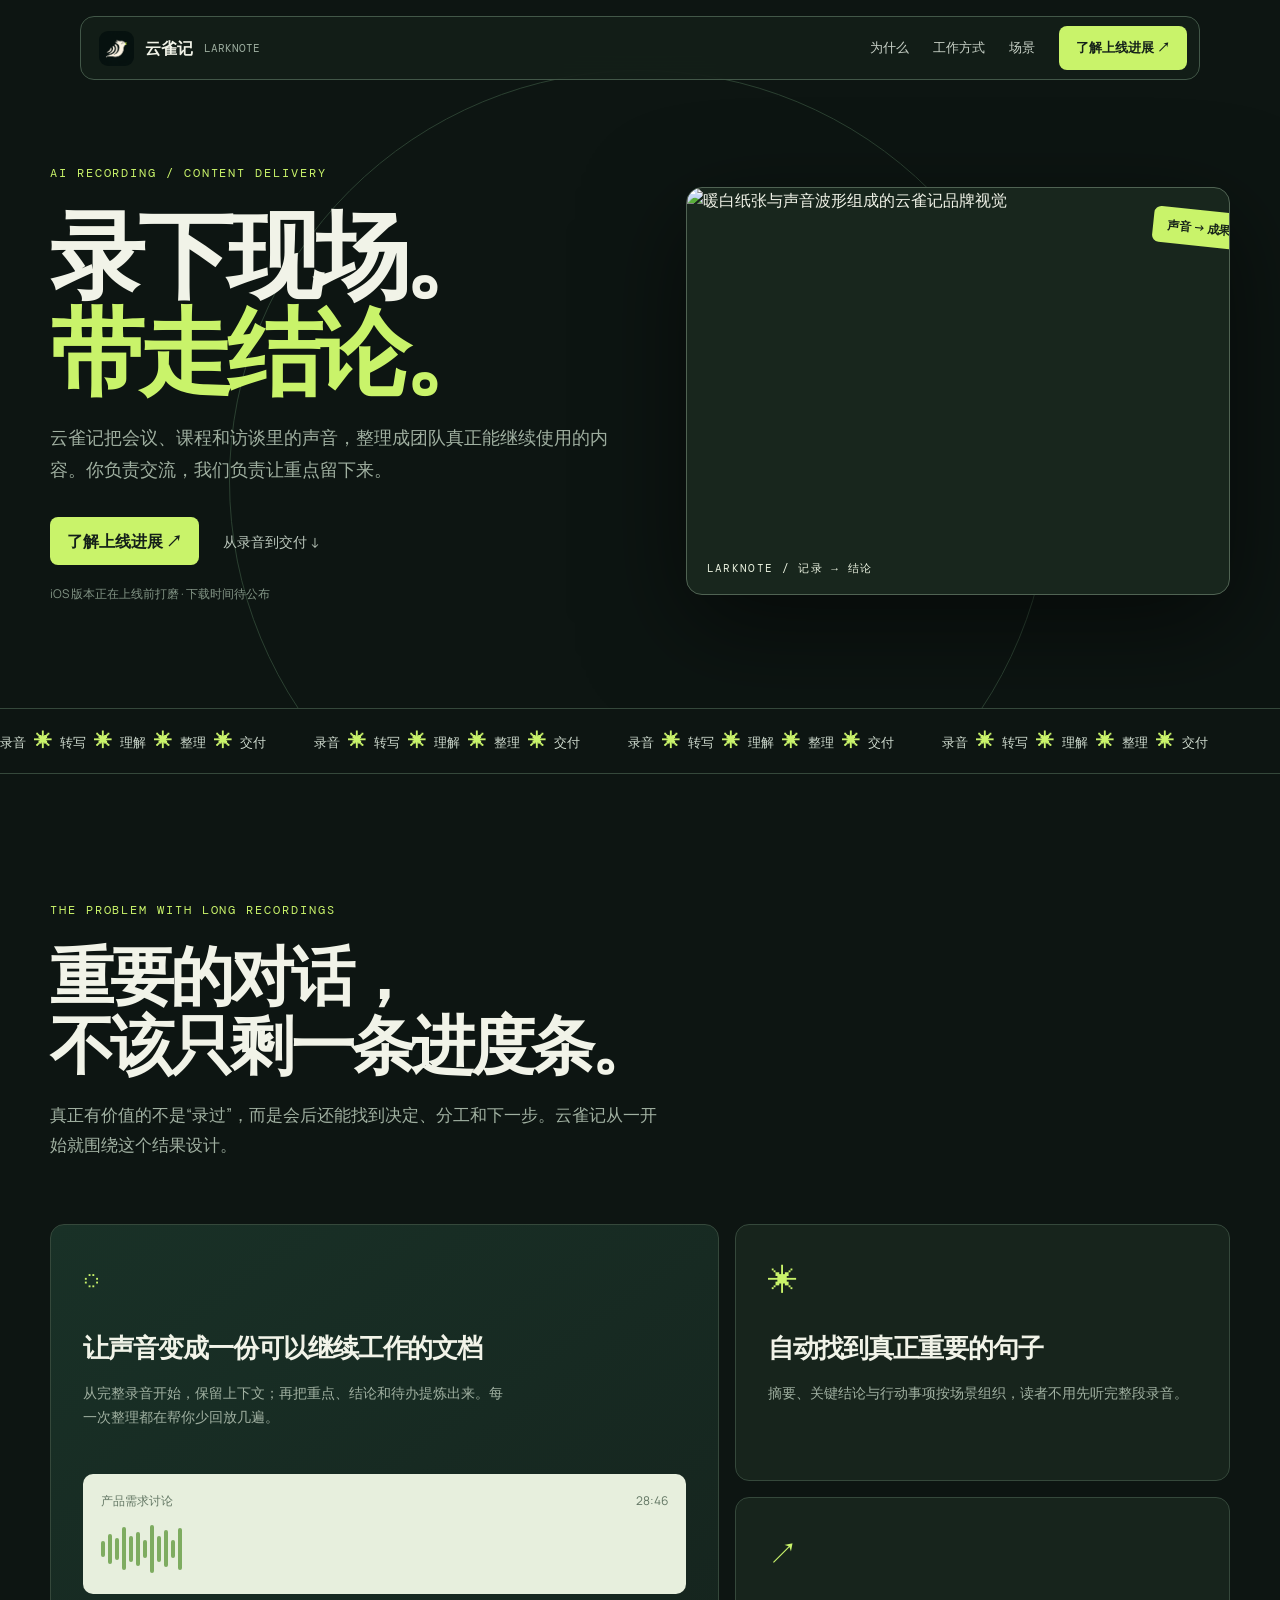
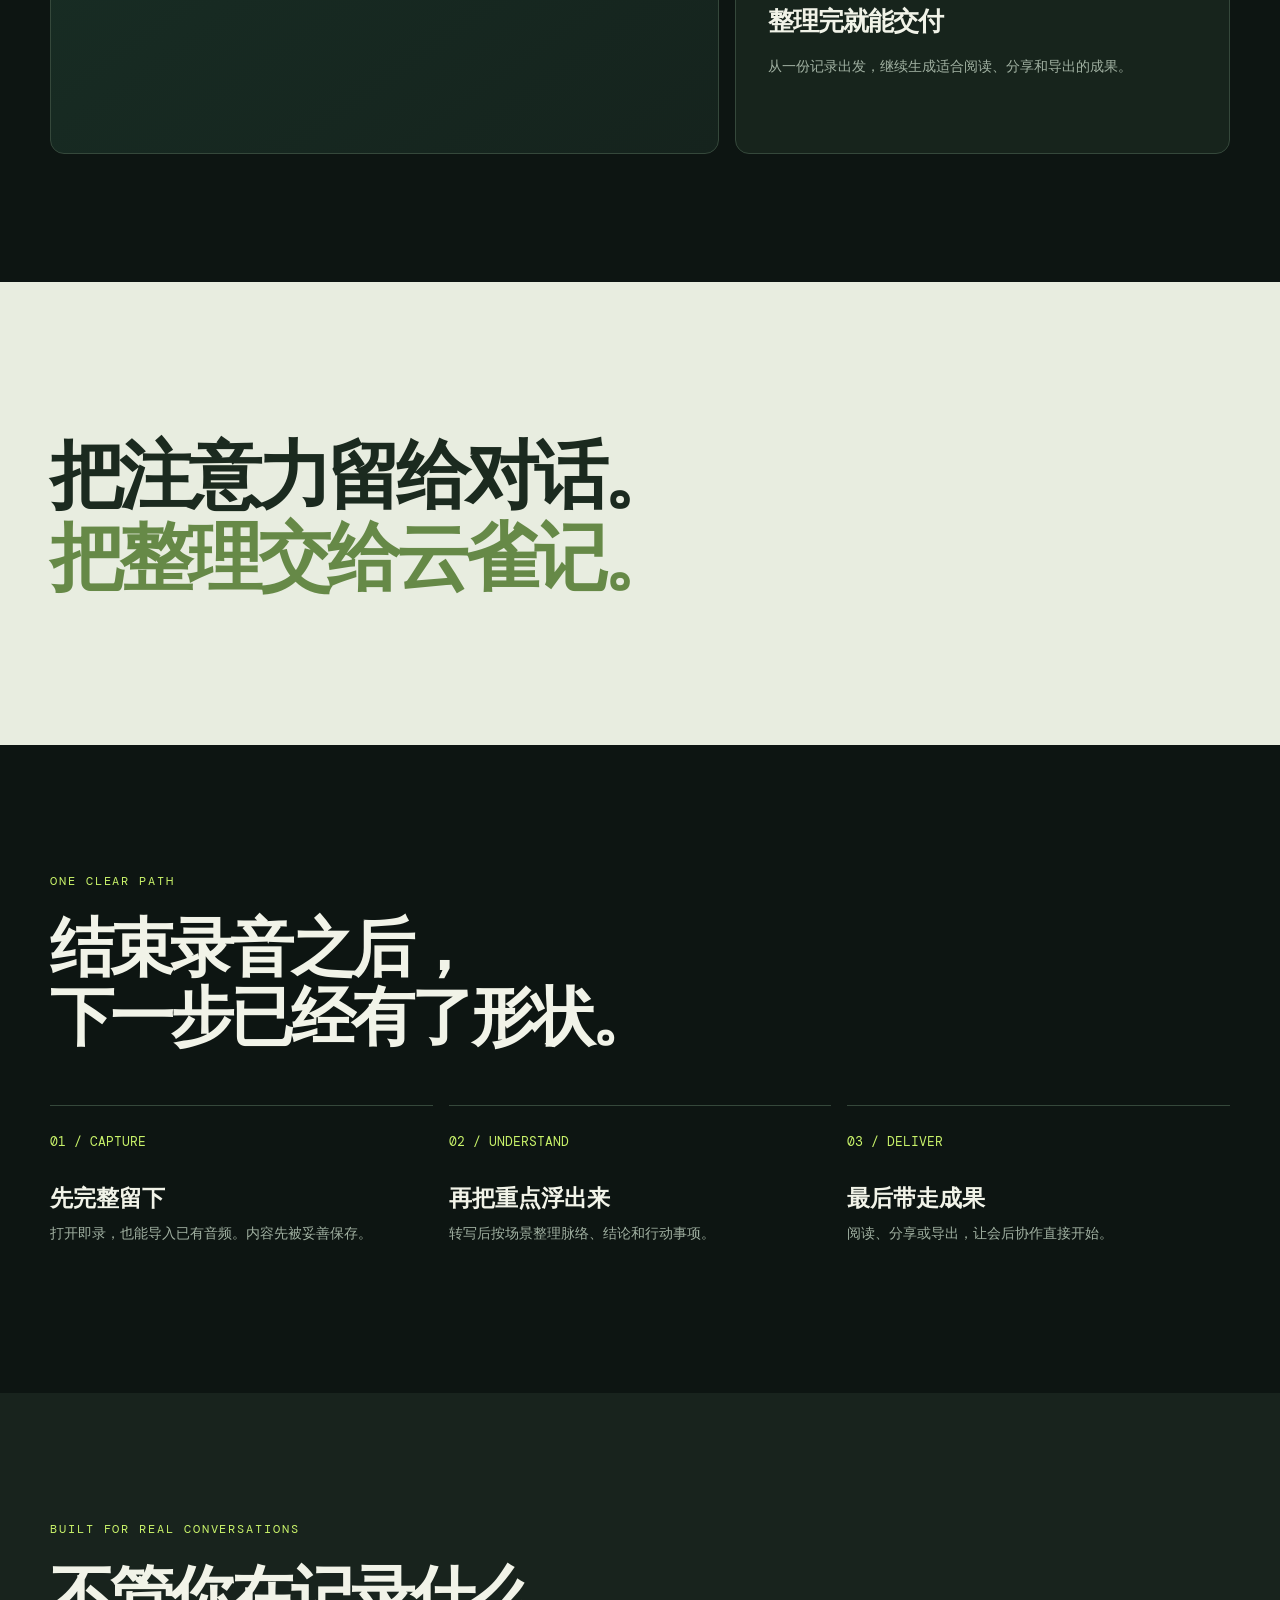
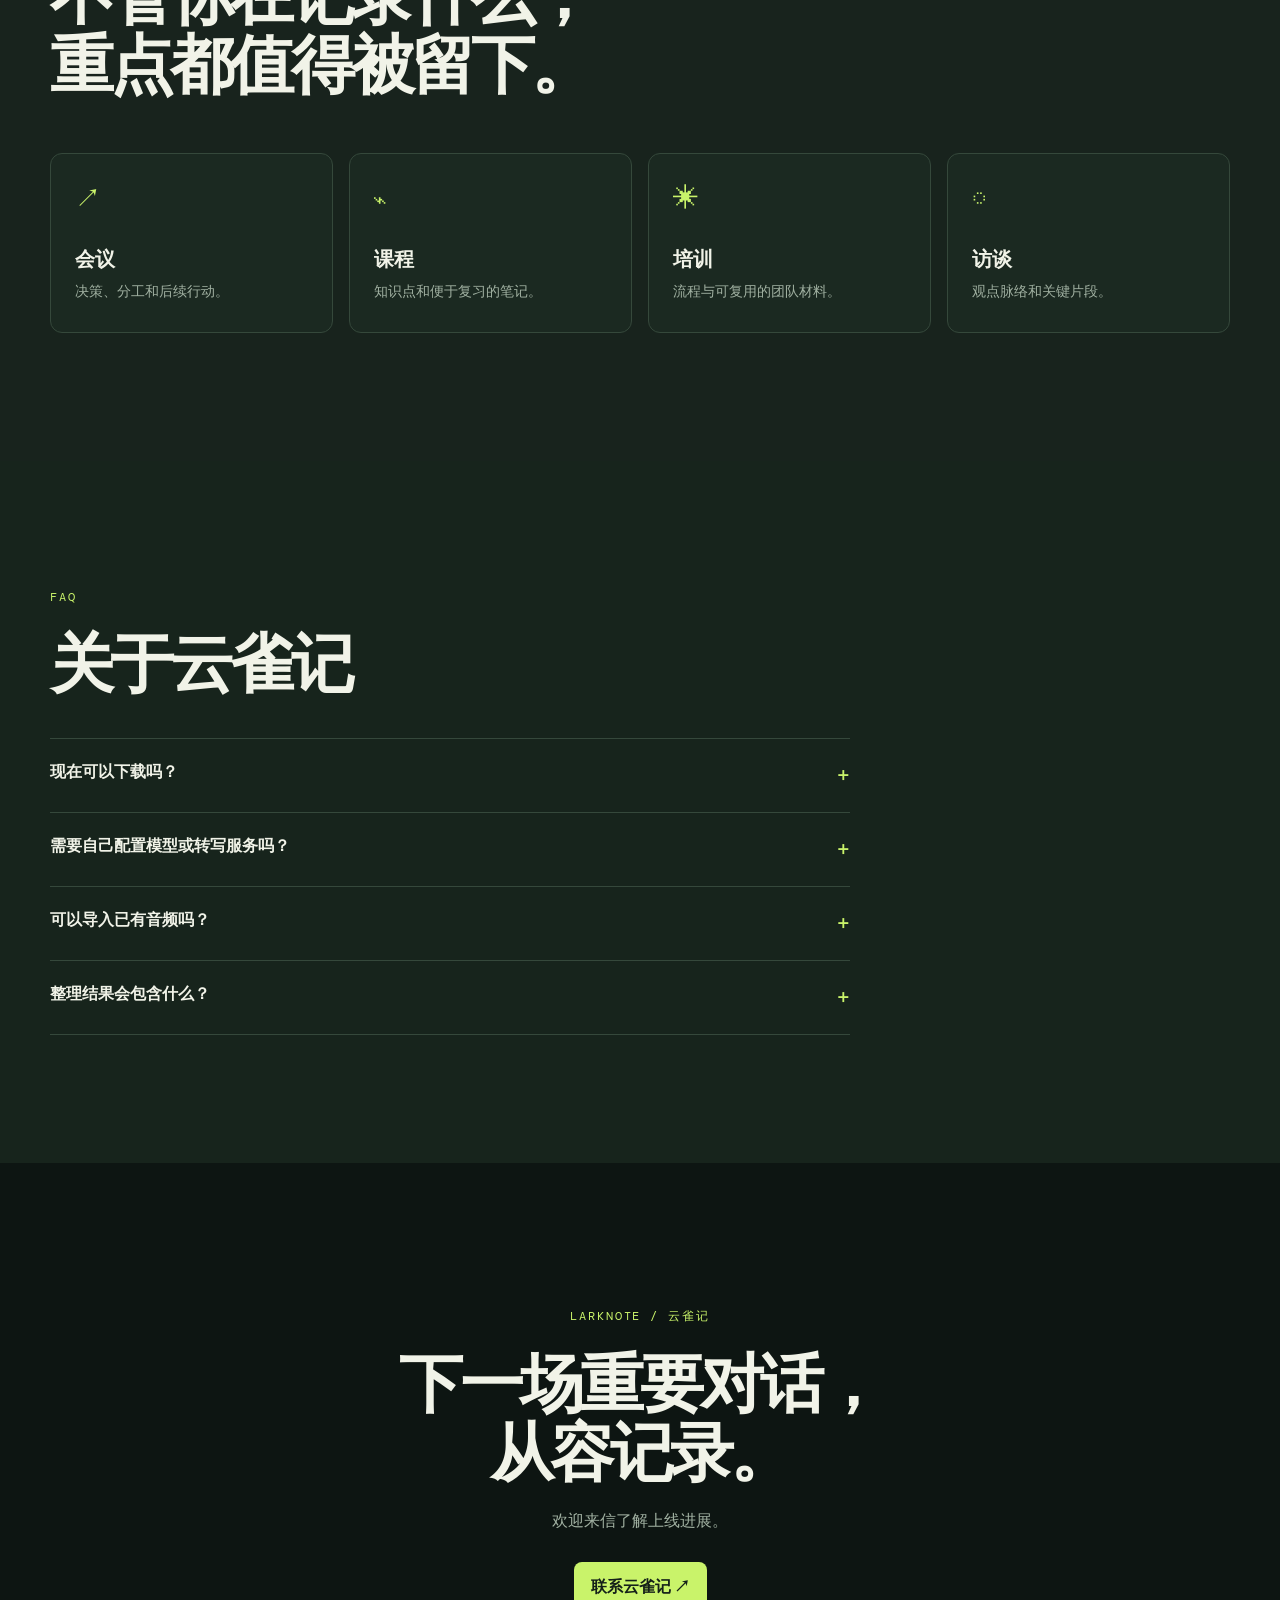
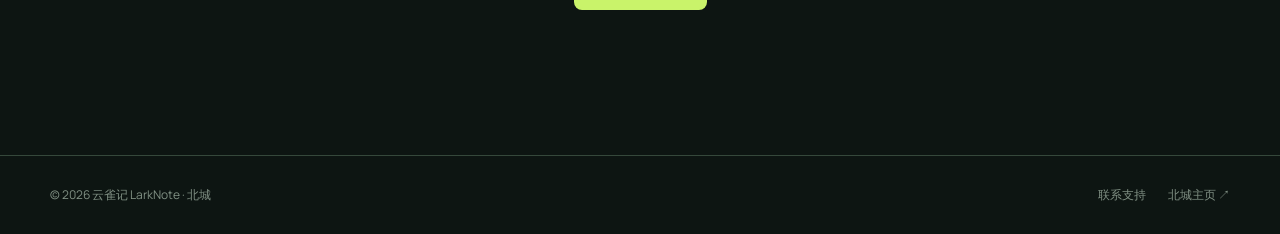
==== commit cb688204: "升级云雀记官网视觉与内容结构" ====
--- a/index.html
+++ b/index.html
@@ -1,3 +1,4 @@
-<!doctype html><html lang="zh-CN"><head><meta charset="utf-8"><meta name="viewport" content="width=device-width,initial-scale=1"><meta name="theme-color" content="#101715"><title>云雀记 LarkNote｜录下现场，带走结论</title><meta name="description" content="云雀记 LarkNote 是面向会议、课程和访谈的 AI 录音整理 App。录下现场，整理重点与待办，让每一段声音变成可以交付的内容。"><link rel="icon" href="larknote-favicon.png"><link rel="preconnect" href="https://fonts.googleapis.com"><link rel="preconnect" href="https://fonts.gstatic.com" crossorigin><link href="https://fonts.googleapis.com/css2?family=Manrope:wght@400;500;600;700&display=swap" rel="stylesheet"><style>
-:root{--bg:#101715;--panel:#1c2622;--panel2:#243129;--ink:#f2f5ed;--muted:#a7b4a9;--line:#34443a;--accent:#c7f36b;--cream:#e9eee0;--ease:cubic-bezier(.22,1,.36,1)}*{box-sizing:border-box}html{scroll-behavior:smooth}body{margin:0;background:var(--bg);color:var(--ink);font:16px/1.5 Manrope,"PingFang SC","Microsoft YaHei",sans-serif}a{color:inherit;text-decoration:none}button{font:inherit}::selection{background:var(--accent);color:var(--bg)}:focus-visible{outline:2px solid var(--accent);outline-offset:4px}.skip{position:absolute;left:12px;top:-60px;background:var(--accent);color:var(--bg);padding:8px 12px;z-index:20}.skip:focus{top:12px}.nav{position:fixed;z-index:10;top:16px;left:50%;transform:translateX(-50%);width:min(960px,calc(100% - 32px));height:64px;padding:8px 12px 8px 16px;display:flex;align-items:center;justify-content:space-between;background:#202b25df;backdrop-filter:blur(18px);border:1px solid #4b5c4d;border-radius:16px;box-shadow:0 16px 50px #0004}.brand{display:flex;align-items:center;gap:12px;font-size:16px;font-weight:700;white-space:nowrap}.brand img{width:36px;height:36px;border-radius:8px}.brand span{color:var(--muted);font-size:12px;font-weight:500;letter-spacing:.08em}.navlinks{display:flex;align-items:center;gap:24px}.navlinks a{font-size:14px;color:#d0dacd}.navlinks a:hover{color:var(--accent)}.nav .smallcta{background:var(--accent);color:var(--bg);padding:8px 12px;border-radius:8px;font-size:14px;font-weight:700;transition:transform .3s var(--ease),background .3s var(--ease)}.smallcta:hover,.cta:hover{transform:translateY(-2px);background:#dbff98}.smallcta:active,.cta:active{transform:scale(.98)}.wrap{max-width:1120px;margin:auto;padding:0 24px}.hero{min-height:900px;padding-top:176px;position:relative;overflow:hidden}.hero:before{content:"";position:absolute;top:112px;left:50%;width:800px;height:800px;transform:translateX(-50%);border:1px solid #2d3e32;border-radius:50%;pointer-events:none}.hero:after{content:"";position:absolute;top:210px;left:50%;width:600px;height:600px;transform:translateX(-50%);border:1px solid #23332a;border-radius:50%;pointer-events:none}.hero .wrap{position:relative;z-index:1}.eyebrow{color:var(--accent);font-size:12px;font-weight:700;letter-spacing:.18em}.hero h1{font-size:clamp(48px,7vw,96px);line-height:1.05;letter-spacing:-.065em;font-weight:600;max-width:850px;margin:24px 0;text-wrap:balance}.hero h1 span{color:var(--accent)}.hero p{font-size:18px;line-height:1.7;color:var(--muted);max-width:570px;text-wrap:pretty}.hero-actions{display:flex;align-items:center;gap:24px;margin-top:32px}.cta{display:inline-flex;align-items:center;justify-content:center;background:var(--accent);color:var(--bg);border-radius:8px;padding:12px 24px;font-weight:700;transition:transform .3s var(--ease),background .3s var(--ease)}.quiet{font-size:14px;color:var(--muted)}.quiet:hover{color:var(--ink)}.availability{margin-top:16px!important;font-size:12px!important;color:#8b9b90!important}.hero-visual{position:relative;height:420px;margin-top:80px}.deck{position:absolute;left:50%;top:10px;width:min(860px,96%);transform:translateX(-50%);border:1px solid #60715d;border-radius:16px;background:#e9eee0;color:#17241a;box-shadow:0 32px 80px #0008;overflow:hidden}.deck-head{height:56px;padding:0 24px;display:flex;justify-content:space-between;align-items:center;border-bottom:1px solid #ced9c9;font-size:12px;color:#526755}.deck-brand{display:flex;align-items:center;gap:8px;font-weight:700;color:#203c29}.deck-brand img{height:24px;width:24px;border-radius:6px}.deck-body{display:grid;grid-template-columns:1fr 280px;min-height:326px}.transcript{padding:32px}.transcript .label,.summary .label{font-size:12px;font-weight:700;letter-spacing:.12em;color:#698067}.transcript h2{font-size:30px;line-height:1.2;letter-spacing:-.04em;margin:16px 0 24px}.audio{display:flex;align-items:center;gap:16px;background:#dbe6d2;border-radius:8px;padding:16px;margin-bottom:20px}.play{height:32px;width:32px;border-radius:50%;background:#214d31;color:#fff;display:grid;place-items:center;font-size:12px;flex:none}.bars{display:flex;align-items:center;gap:3px;flex:1;height:32px}.bars i{width:3px;height:var(--h);background:#6e9b73;border-radius:4px}.time{font-size:12px;color:#56715b}.line{display:flex;gap:12px;margin:14px 0;font-size:14px;color:#425543}.line b{color:#74917a;font-size:12px}.summary{background:#d7e5cf;padding:32px}.summary h3{font-size:20px;line-height:1.3;margin:16px 0}.summary p{font-size:14px;line-height:1.7;color:#456049}.check{display:flex;gap:8px;margin:12px 0;font-size:14px}.check span{color:#3c8149}.formats{display:flex;gap:6px;margin-top:28px;flex-wrap:wrap}.formats i{font-style:normal;border:1px solid #92b297;border-radius:4px;padding:4px 6px;font-size:12px;font-weight:700}.ticker{background:var(--accent);color:#182319;overflow:hidden;padding:16px 0;font-size:14px;font-weight:700;letter-spacing:.06em;white-space:nowrap}.ticker div{width:max-content;animation:marquee 28s linear infinite}.ticker span{padding:0 32px}.ticker b{font-size:20px;padding:0 8px}@keyframes marquee{to{transform:translateX(-50%)}}section.block{padding:120px 0}.section-label{font-size:12px;color:var(--accent);font-weight:700;letter-spacing:.16em}.block h2{font-size:clamp(36px,4.4vw,60px);line-height:1.1;letter-spacing:-.05em;font-weight:600;max-width:800px;margin:24px 0;text-wrap:balance}.intro{font-size:18px;color:var(--muted);max-width:640px;line-height:1.7}.workflow{display:grid;grid-template-columns:repeat(3,1fr);gap:16px;margin-top:64px}.flow{background:var(--panel);border:1px solid var(--line);border-radius:16px;padding:32px;min-height:260px;display:flex;flex-direction:column;justify-content:space-between}.flow .number{font-size:14px;color:var(--accent);font-weight:700}.flow h3{font-size:24px;line-height:1.3;letter-spacing:-.03em;margin:0 0 8px}.flow p{font-size:14px;color:var(--muted);margin:0;line-height:1.6}.reveal{padding:160px 24px;background:var(--cream);color:#203127;text-align:center}.reveal p{max-width:800px;margin:auto;font-size:clamp(36px,5vw,72px);font-weight:600;letter-spacing:-.06em;line-height:1.2;text-wrap:balance}.reveal .word{color:#aebbac;transition:color .5s var(--ease)}.reveal .word.on{color:#203127}.reveal .accent-word.on{color:#4a7c31}.usecases{display:grid;grid-template-columns:repeat(2,1fr);gap:16px;margin-top:56px}.case{padding:32px;border-radius:16px;background:var(--panel);border:1px solid var(--line);min-height:200px;transition:transform .5s var(--ease),background .3s var(--ease)}.case:hover{transform:translateY(-4px);background:var(--panel2)}.case .symbol{font-size:24px;color:var(--accent);margin-bottom:32px}.case h3{font-size:24px;margin:0 0 8px}.case p{font-size:14px;color:var(--muted);margin:0}.faq{background:#18211d}.faq-list{margin-top:48px;max-width:800px}.faq details{border-top:1px solid var(--line);padding:20px 0}.faq details:last-child{border-bottom:1px solid var(--line)}.faq summary{list-style:none;cursor:pointer;display:flex;justify-content:space-between;gap:16px;font-weight:600}.faq summary::-webkit-details-marker{display:none}.faq summary:after{content:"+";color:var(--accent);font-size:24px;line-height:1}.faq details[open] summary:after{content:"−"}.faq details p{color:var(--muted);font-size:14px;max-width:700px;margin:16px 0 0}.closing{padding:120px 24px;text-align:center}.closing h2{margin:0 auto 24px;max-width:780px;font-size:clamp(40px,5vw,72px);line-height:1.1;letter-spacing:-.06em;font-weight:600;text-wrap:balance}.closing p{color:var(--muted);margin:0 0 32px}footer{border-top:1px solid var(--line);padding:32px 0;color:#91a095;font-size:12px}.footer-inner{display:flex;justify-content:space-between;gap:16px}.footer-links{display:flex;gap:24px}.footer-links a:hover{color:var(--accent)}.rise{opacity:0;transform:translateY(32px);transition:opacity .7s var(--ease),transform .7s var(--ease)}.rise.visible{opacity:1;transform:translateY(0)}@media(max-width:760px){.navlinks a:not(.smallcta){display:none}.hero{min-height:790px;padding-top:144px}.hero h1{font-size:60px}.hero p{font-size:16px}.hero-visual{margin-top:64px;height:340px}.deck{width:620px;left:0;transform:none}.deck-body{grid-template-columns:1fr 220px}.transcript,.summary{padding:24px}.workflow{grid-template-columns:1fr;margin-top:48px}.flow{min-height:200px}.usecases{grid-template-columns:1fr}.reveal{padding:120px 24px}section.block{padding:96px 0}}@media(max-width:390px){.nav{height:56px}.nav .smallcta{font-size:12px}.brand span{display:none}.hero h1{font-size:48px}.hero-actions{display:block}.hero-actions .quiet{display:block;margin-top:20px}.hero-visual{height:300px}.deck{width:540px}.summary{display:none}.deck-body{display:block}.transcript{width:390px}.hero:before{width:580px;height:580px}.hero:after{width:430px;height:430px}}@media(prefers-reduced-motion:reduce){html{scroll-behavior:auto}.ticker div{animation:none}.rise{opacity:1;transform:none}.reveal .word{color:#203127}.reveal .accent-word{color:#4a7c31}*{transition-duration:.01ms!important;animation-duration:.01ms!important}}
-</style></head><body><a class="skip" href="#main">跳到主要内容</a><header class="nav"><a href="#top" class="brand"><img src="larknote-icon-v2.png" alt="云雀记图标">云雀记 <span>LARKNOTE</span></a><nav class="navlinks" aria-label="主导航"><a href="#workflow">工作方式</a><a href="#scenes">适用场景</a><a href="#faq">常见问题</a><a class="smallcta" href="mailto:506343891@qq.com?subject=%E4%BA%91%E9%9B%80%E8%AE%B0%E4%B8%8A%E7%BA%BF%E9%80%9A%E7%9F%A5">了解上线进展 ↗</a></nav></header><main id="main"><section class="hero" id="top"><div class="wrap"><div class="eyebrow rise">LARKNOTE / AI 录音整理</div><h1 class="rise">录下现场。<br><span>带走结论。</span></h1><p class="rise">为会议、课程和访谈而做的录音整理 App。专心交流，云雀记帮你把长录音梳理成重点、待办和可分享的内容。</p><div class="hero-actions rise"><a class="cta" href="mailto:506343891@qq.com?subject=%E4%BA%91%E9%9B%80%E8%AE%B0%E4%B8%8A%E7%BA%BF%E9%80%9A%E7%9F%A5">了解上线进展 ↗</a><a class="quiet" href="#workflow">看看如何工作 ↓</a></div><p class="availability rise">iOS 版本正在上线前打磨。下载时间待公布。</p><div class="hero-visual rise" aria-label="云雀记整理成果示意"><div class="deck"><div class="deck-head"><div class="deck-brand"><img src="larknote-icon-v2.png" alt="">云雀记 / 记录详情</div><span>示意内容</span></div><div class="deck-body"><div class="transcript"><div class="label">RECORDING / 录音记录</div><h2>产品需求讨论</h2><div class="audio"><div class="play" aria-hidden="true">▶</div><div class="bars" aria-hidden="true"><i style="--h:14px"></i><i style="--h:28px"></i><i style="--h:19px"></i><i style="--h:32px"></i><i style="--h:16px"></i><i style="--h:24px"></i><i style="--h:12px"></i><i style="--h:30px"></i><i style="--h:20px"></i><i style="--h:26px"></i><i style="--h:14px"></i><i style="--h:31px"></i><i style="--h:18px"></i><i style="--h:27px"></i><i style="--h:11px"></i><i style="--h:24px"></i><i style="--h:30px"></i><i style="--h:17px"></i><i style="--h:26px"></i><i style="--h:12px"></i></div><span class="time">28:46</span></div><div class="line"><b>08:42</b><span>我们先把记录和整理的路径做得更直接。</span></div><div class="line"><b>12:16</b><span>整理完成后，需要能快速分享给团队。</span></div><div class="line"><b>18:03</b><span>下一步确认模板和导出格式。</span></div></div><div class="summary"><div class="label">AI SUMMARY / 智能整理</div><h3>重点已经整理好</h3><p>围绕新版本体验，讨论明确了记录流程和交付方式。</p><div class="check"><span>✓</span>简化录音到整理的操作</div><div class="check"><span>✓</span>确认分享和导出方案</div><div class="formats"><i>纪要</i><i>待办</i><i>文档</i></div></div></div></div></div></div></section><div class="ticker" aria-hidden="true"><div><span>录音 <b>✳</b> 转写 <b>✳</b> 整理 <b>✳</b> 交付 <b>✳</b></span><span>录音 <b>✳</b> 转写 <b>✳</b> 整理 <b>✳</b> 交付 <b>✳</b></span><span>录音 <b>✳</b> 转写 <b>✳</b> 整理 <b>✳</b> 交付 <b>✳</b></span><span>录音 <b>✳</b> 转写 <b>✳</b> 整理 <b>✳</b> 交付 <b>✳</b></span></div></div><section class="block" id="workflow"><div class="wrap"><div class="section-label rise">ONE RECORDING. A CLEAR NEXT STEP.</div><h2 class="rise">结束录音之后，<br>工作才刚刚开始。</h2><p class="intro rise">云雀记把记录、理解和交付连成一条清楚的路。无需配置模型或提示词，就能从声音走向可用的内容。</p><div class="workflow"><article class="flow rise"><div class="number">01 / 记录</div><div><h3>把现场留下来</h3><p>打开即录，也能导入已有音频。先保存完整内容，再决定如何整理。</p></div></article><article class="flow rise"><div class="number">02 / 理解</div><div><h3>让重点浮出来</h3><p>转写之后按场景整理摘要、关键结论和待办事项。</p></div></article><article class="flow rise"><div class="number">03 / 交付</div><div><h3>让结果走出去</h3><p>阅读、分享或导出整理结果，让下一次协作有明确起点。</p></div></article></div></div></section><section class="reveal" aria-label="产品理念"><p id="tagline">一场重要对话，<br>不应该只剩下一段录音。</p></section><section class="block" id="scenes"><div class="wrap"><div class="section-label rise">BUILT FOR LONG CONVERSATIONS</div><h2 class="rise">每种场景，<br>都有值得留下的重点。</h2><div class="usecases"><article class="case rise"><div class="symbol">↗</div><h3>会议</h3><p>把决策、分工和后续行动整理成清楚的纪要。</p></article><article class="case rise"><div class="symbol">⌁</div><h3>课程</h3><p>将长时间讲解变成便于回顾的知识点。</p></article><article class="case rise"><div class="symbol">✳</div><h3>培训</h3><p>沉淀流程与关键内容，方便团队再次使用。</p></article><article class="case rise"><div class="symbol">◌</div><h3>访谈</h3><p>保留观点的来龙去脉，快速找回关键片段。</p></article></div></div></section><section class="block faq" id="faq"><div class="wrap"><div class="section-label rise">FAQ</div><h2 class="rise">你可能想知道</h2><div class="faq-list rise"><details><summary>云雀记现在可以下载吗？</summary><p>iOS 版本仍在上线前打磨。正式下载时间确定后，会在官网更新。</p></details><details><summary>可以用来记录哪些内容？</summary><p>产品主要面向会议、课程、培训和访谈等长录音场景，也支持导入已有音频。</p></details><details><summary>整理结果包括什么？</summary><p>可按内容生成摘要、纪要和待办事项。图文纪要与多格式导出仍在完善，实际可用范围以正式版本为准。</p></details><details><summary>使用前需要配置 AI 服务吗？</summary><p>无需自行配置模型或转写服务。产品设计目标是打开即可记录，结束后按需整理。</p></details><details><summary>怎样反馈建议或了解上线进展？</summary><p>请发邮件至 <a href="mailto:506343891@qq.com">506343891@qq.com</a>，说明你的使用场景或想了解的问题。</p></details></div></div></section><section class="closing"><div class="section-label rise">LARKNOTE / 云雀记</div><h2 class="rise">下一场重要对话，<br>从容记录。</h2><p class="rise">iOS 版本正在准备中。欢迎来信了解进展。</p><a class="cta rise" href="mailto:506343891@qq.com?subject=%E4%BA%91%E9%9B%80%E8%AE%B0%E4%B8%8A%E7%BA%BF%E9%80%9A%E7%9F%A5">了解上线进展 ↗</a></section></main><footer><div class="wrap footer-inner"><span>© 2026 云雀记 LarkNote · 北城</span><div class="footer-links"><a href="terms.html">使用条款</a><a href="privacy.html">隐私政策</a><a href="mailto:506343891@qq.com">联系支持</a><a href="https://www.northcity.top" target="_blank" rel="noopener">北城主页 ↗</a></div></div></footer><script>const observer=new IntersectionObserver(es=>{for(const e of es)if(e.isIntersecting){e.target.classList.add('visible');observer.unobserve(e.target)}},{threshold:.1});document.querySelectorAll('.rise').forEach(el=>observer.observe(el));const tag=document.getElementById('tagline');tag.innerHTML=tag.innerHTML.split(/(<br>)/).map(x=>x==='<br>'?x:x.split('').map(c=>c===' '?c:`<span class="word">${c}</span>`).join('')).join('');const words=[...tag.querySelectorAll('.word')];const tagObserver=new IntersectionObserver(es=>{if(es[0].isIntersecting){words.forEach((w,i)=>setTimeout(()=>w.classList.add('on'),i*45));tagObserver.disconnect()}},{threshold:.35});tagObserver.observe(tag);</script></body></html>
+<!doctype html>
+<html lang="zh-CN"><head><meta charset="utf-8"><meta name="viewport" content="width=device-width,initial-scale=1"><title>云雀记 LarkNote｜录下现场，带走结论</title><meta name="description" content="云雀记是面向会议、课程、培训和访谈的 AI 记录与内容交付 App。"><link rel="icon" href="larknote-favicon.png"><link href="https://fonts.googleapis.com/css2?family=DM+Mono:wght@400;500&family=Manrope:wght@400;500;600;700&display=swap" rel="stylesheet"><style>
+:root{--bg:#0d1512;--s:#17241c;--s2:#213127;--ink:#f1f3e8;--muted:#a0b0a1;--line:#35483b;--acid:#c9f36a;--paper:#e8ede0;--ease:cubic-bezier(.22,1,.36,1)}*{box-sizing:border-box}html{scroll-behavior:smooth}body{margin:0;background:var(--bg);color:var(--ink);font-family:Manrope,"PingFang SC","Microsoft YaHei",sans-serif;line-height:1.5}a{color:inherit;text-decoration:none}.wrap{width:min(1180px,calc(100% - 48px));margin:auto}.mono{font:12px "DM Mono",monospace;letter-spacing:.12em}.nav{position:fixed;z-index:10;top:16px;left:50%;transform:translateX(-50%);width:min(1120px,calc(100% - 32px));height:64px;padding:8px 12px 8px 18px;display:flex;justify-content:space-between;align-items:center;border:1px solid #425748;background:#142019dd;backdrop-filter:blur(18px);border-radius:14px}.brand{display:flex;gap:11px;align-items:center;font-weight:700}.brand img{width:35px;height:35px;border-radius:9px}.brand small{font:11px "DM Mono",monospace;color:#9cad9f}.links{display:flex;gap:24px;align-items:center;color:#c8d1c7;font-size:13px}.links a:hover{color:var(--acid)}.btn{display:inline-block;background:var(--acid);color:#142019;border-radius:8px;padding:12px 17px;font-weight:700;transition:.35s var(--ease)}.btn:hover{transform:translateY(-2px);filter:brightness(1.06)}.hero{padding:165px 0 92px;position:relative;overflow:hidden}.hero:before{content:"";position:absolute;width:820px;height:820px;left:50%;top:70px;transform:translateX(-50%);border:1px solid #2b4031;border-radius:50%}.grid{position:relative;z-index:1;display:grid;grid-template-columns:1.03fr .97fr;gap:58px;align-items:center}.eyebrow,.kicker{color:var(--acid);font:12px "DM Mono",monospace;letter-spacing:.16em}.hero h1{font-size:clamp(52px,7.4vw,98px);line-height:1.02;letter-spacing:-.07em;font-weight:600;margin:24px 0;text-wrap:balance}.hero h1 span{color:var(--acid)}.hero p{max-width:560px;color:var(--muted);font-size:18px;line-height:1.75}.actions{display:flex;gap:24px;align-items:center;margin-top:32px}.quiet{font-size:14px;color:#bdc9be}.quiet:hover{color:var(--acid)}.fine{font-size:12px!important;color:#829485!important;margin-top:18px}.visual{position:relative;aspect-ratio:4/3;border:1px solid #506353;border-radius:16px;overflow:hidden;background:#18261d;box-shadow:0 30px 100px #0008}.visual img{width:100%;height:100%;object-fit:cover;display:block}.tag{position:absolute;right:-16px;top:22px;background:var(--acid);color:#152119;padding:9px 14px;border-radius:7px;font-size:12px;font-weight:700;transform:rotate(6deg)}.visual:after{content:"LARKNOTE / 记录 → 结论";position:absolute;left:20px;bottom:18px;color:#e9f1df;font:11px "DM Mono",monospace;letter-spacing:.12em}.ticker{border-top:1px solid var(--line);border-bottom:1px solid var(--line);padding:20px 0;overflow:hidden}.track{display:flex;gap:48px;width:max-content;color:#cfdbcf;font:13px "DM Mono",monospace;animation:marquee 28s linear infinite}.track b{color:var(--acid);font-size:18px}@keyframes marquee{to{transform:translateX(-50%)}}section{padding:128px 0}.title{font-size:clamp(40px,5vw,68px);line-height:1.08;letter-spacing:-.06em;font-weight:600;max-width:830px;margin:22px 0;text-wrap:balance}.intro{color:var(--muted);font-size:17px;max-width:620px;line-height:1.75}.manifesto{background:var(--paper);color:#1b2a1f;padding:150px 0}.manifesto p{font-size:clamp(40px,5.8vw,80px);line-height:1.1;letter-spacing:-.065em;font-weight:600;max-width:920px;margin:0}.manifesto em{font-style:normal;color:#668947}.cards{display:grid;grid-template-columns:1.15fr .85fr;gap:16px;margin-top:64px}.card{background:var(--s);border:1px solid var(--line);border-radius:14px;padding:32px;min-height:255px;overflow:hidden}.card.big{grid-row:span 2;min-height:530px;background:linear-gradient(145deg,#193127,#15231d)}.mark{color:var(--acid);font-size:30px}.card h3{font-size:26px;letter-spacing:-.04em;margin:26px 0 8px}.card p{color:var(--muted);font-size:14px;line-height:1.7;max-width:420px}.mini{background:#e7efdd;color:#1b2d20;border-radius:10px;padding:18px;margin-top:45px}.mini .row{display:flex;justify-content:space-between;color:#627663;font-size:12px;margin-bottom:12px}.wave{height:54px;display:flex;align-items:center;gap:3px}.wave i{width:4px;height:var(--h);background:#7eac60;border-radius:4px}.steps,.cases{display:grid;grid-template-columns:repeat(3,1fr);gap:16px;margin-top:56px}.step{border-top:1px solid var(--line);padding:22px 0}.step b{color:var(--acid);font:13px "DM Mono",monospace}.step h3{font-size:23px;margin:28px 0 7px}.step p,.case p{margin:0;color:var(--muted);font-size:14px}.use{background:#18231d}.cases{grid-template-columns:repeat(4,1fr)}.case{min-height:180px;padding:24px;border:1px solid var(--line);border-radius:12px;background:#1b2921;transition:.45s var(--ease)}.case:hover{transform:translateY(-7px);background:#26382b;border-color:#607c5b}.case .mark{font-size:26px}.case h3{font-size:20px;margin:27px 0 6px}.faq{background:var(--s)}.faqs{max-width:800px;margin-top:42px}.faqs details{border-top:1px solid var(--line);padding:20px 0}.faqs details:last-child{border-bottom:1px solid var(--line)}summary{cursor:pointer;display:flex;justify-content:space-between;font-weight:600}summary:after{content:"+";color:var(--acid);font-size:22px}.faqs details[open] summary:after{content:"−"}.faqs p{color:var(--muted);font-size:14px}.closing{text-align:center;padding:145px 0}.closing .title{margin-left:auto;margin-right:auto}.closing p{color:var(--muted);margin-bottom:30px}.footer{border-top:1px solid var(--line);padding:30px 0;color:#809084;font-size:12px}.footer-in{display:flex;justify-content:space-between}.footer-links{display:flex;gap:22px}.footer a:hover{color:var(--acid)}.reveal{opacity:0;transform:translateY(28px);transition:.8s var(--ease)}.reveal.on{opacity:1;transform:none}@media(max-width:760px){.wrap{width:min(100% - 36px,620px)}.nav{top:10px;height:58px}.links a:not(.btn){display:none}.hero{padding-top:130px}.grid{grid-template-columns:1fr;gap:42px}.hero h1{font-size:62px}.hero p{font-size:16px}.cards{grid-template-columns:1fr}.card.big{grid-row:auto;min-height:450px}.steps,.cases{grid-template-columns:1fr 1fr}.manifesto{padding:100px 0}.manifesto p{font-size:43px}section{padding:92px 0}.footer-in{display:block}.footer-links{margin-top:14px}}@media(max-width:420px){.hero h1{font-size:50px}.actions{display:block}.actions .quiet{display:block;margin-top:20px}.steps,.cases{grid-template-columns:1fr}}
+</style></head><body><header class="nav"><a class="brand" href="#top"><img src="larknote-icon-v2.png" alt="云雀记图标">云雀记 <small>LARKNOTE</small></a><nav class="links"><a href="#why">为什么</a><a href="#workflow">工作方式</a><a href="#scenes">场景</a><a class="btn" href="mailto:506343891@qq.com?subject=云雀记上线通知">了解上线进展 ↗</a></nav></header><main id="top"><section class="hero"><div class="wrap grid"><div><div class="eyebrow reveal">AI RECORDING / CONTENT DELIVERY</div><h1 class="reveal">录下现场。<br><span>带走结论。</span></h1><p class="reveal">云雀记把会议、课程和访谈里的声音，整理成团队真正能继续使用的内容。你负责交流，我们负责让重点留下来。</p><div class="actions reveal"><a class="btn" href="mailto:506343891@qq.com?subject=云雀记上线通知">了解上线进展 ↗</a><a class="quiet" href="#workflow">从录音到交付 ↓</a></div><p class="fine reveal">iOS 版本正在上线前打磨 · 下载时间待公布</p></div><div class="visual reveal"><span class="tag">声音 → 成果</span><img src="larknote-hero.png" alt="暖白纸张与声音波形组成的云雀记品牌视觉"></div></div></section><div class="ticker"><div class="track"><span>录音 <b>✳</b> 转写 <b>✳</b> 理解 <b>✳</b> 整理 <b>✳</b> 交付</span><span>录音 <b>✳</b> 转写 <b>✳</b> 理解 <b>✳</b> 整理 <b>✳</b> 交付</span><span>录音 <b>✳</b> 转写 <b>✳</b> 理解 <b>✳</b> 整理 <b>✳</b> 交付</span><span>录音 <b>✳</b> 转写 <b>✳</b> 理解 <b>✳</b> 整理 <b>✳</b> 交付</span></div></div><section id="why"><div class="wrap"><div class="kicker reveal">THE PROBLEM WITH LONG RECORDINGS</div><h2 class="title reveal">重要的对话，<br>不该只剩一条进度条。</h2><p class="intro reveal">真正有价值的不是“录过”，而是会后还能找到决定、分工和下一步。云雀记从一开始就围绕这个结果设计。</p><div class="cards"><article class="card big reveal"><div class="mark">◌</div><h3>让声音变成一份可以继续工作的文档</h3><p>从完整录音开始，保留上下文；再把重点、结论和待办提炼出来。每一次整理都在帮你少回放几遍。</p><div class="mini"><div class="row"><span>产品需求讨论</span><span>28:46</span></div><div class="wave"><i style="--h:16px"></i><i style="--h:30px"></i><i style="--h:22px"></i><i style="--h:43px"></i><i style="--h:26px"></i><i style="--h:34px"></i><i style="--h:18px"></i><i style="--h:48px"></i><i style="--h:26px"></i><i style="--h:37px"></i><i style="--h:18px"></i><i style="--h:42px"></i></div></div></article><article class="card reveal"><div class="mark">✳</div><h3>自动找到真正重要的句子</h3><p>摘要、关键结论与行动事项按场景组织，读者不用先听完整段录音。</p></article><article class="card reveal"><div class="mark">↗</div><h3>整理完就能交付</h3><p>从一份记录出发，继续生成适合阅读、分享和导出的成果。</p></article></div></div></section><section class="manifesto"><div class="wrap"><p class="reveal">把注意力留给对话。<br><em>把整理交给云雀记。</em></p></div></section><section id="workflow"><div class="wrap"><div class="kicker reveal">ONE CLEAR PATH</div><h2 class="title reveal">结束录音之后，<br>下一步已经有了形状。</h2><div class="steps"><article class="step reveal"><b>01 / CAPTURE</b><h3>先完整留下</h3><p>打开即录，也能导入已有音频。内容先被妥善保存。</p></article><article class="step reveal"><b>02 / UNDERSTAND</b><h3>再把重点浮出来</h3><p>转写后按场景整理脉络、结论和行动事项。</p></article><article class="step reveal"><b>03 / DELIVER</b><h3>最后带走成果</h3><p>阅读、分享或导出，让会后协作直接开始。</p></article></div></div></section><section id="scenes" class="use"><div class="wrap"><div class="kicker reveal">BUILT FOR REAL CONVERSATIONS</div><h2 class="title reveal">不管你在记录什么，<br>重点都值得被留下。</h2><div class="cases"><article class="case reveal"><div class="mark">↗</div><h3>会议</h3><p>决策、分工和后续行动。</p></article><article class="case reveal"><div class="mark">⌁</div><h3>课程</h3><p>知识点和便于复习的笔记。</p></article><article class="case reveal"><div class="mark">✳</div><h3>培训</h3><p>流程与可复用的团队材料。</p></article><article class="case reveal"><div class="mark">◌</div><h3>访谈</h3><p>观点脉络和关键片段。</p></article></div></div></section><section class="faq"><div class="wrap"><div class="kicker reveal">FAQ</div><h2 class="title reveal">关于云雀记</h2><div class="faqs reveal"><details><summary>现在可以下载吗？</summary><p>iOS 版本正在上线前打磨，正式下载时间确定后会在官网更新。</p></details><details><summary>需要自己配置模型或转写服务吗？</summary><p>不需要。产品目标是打开即可记录，结束后按需整理。</p></details><details><summary>可以导入已有音频吗？</summary><p>可以，产品面向会议、课程、培训和访谈等长录音场景。</p></details><details><summary>整理结果会包含什么？</summary><p>可按内容生成摘要、纪要和待办事项。更多交付格式会随正式版本逐步开放。</p></details></div></div></section><section class="closing"><div class="wrap"><div class="kicker reveal">LARKNOTE / 云雀记</div><h2 class="title reveal">下一场重要对话，<br>从容记录。</h2><p class="reveal">欢迎来信了解上线进展。</p><a class="btn reveal" href="mailto:506343891@qq.com?subject=云雀记上线通知">联系云雀记 ↗</a></div></section></main><footer class="footer"><div class="wrap footer-in"><span>© 2026 云雀记 LarkNote · 北城</span><span class="footer-links"><a href="mailto:506343891@qq.com">联系支持</a><a href="https://www.northcity.top" target="_blank">北城主页 ↗</a></span></div></footer><script>const ob=new IntersectionObserver(es=>es.forEach(e=>{if(e.isIntersecting){e.target.classList.add('on');ob.unobserve(e.target)}}),{threshold:.12});document.querySelectorAll('.reveal').forEach(e=>ob.observe(e));</script></body></html>
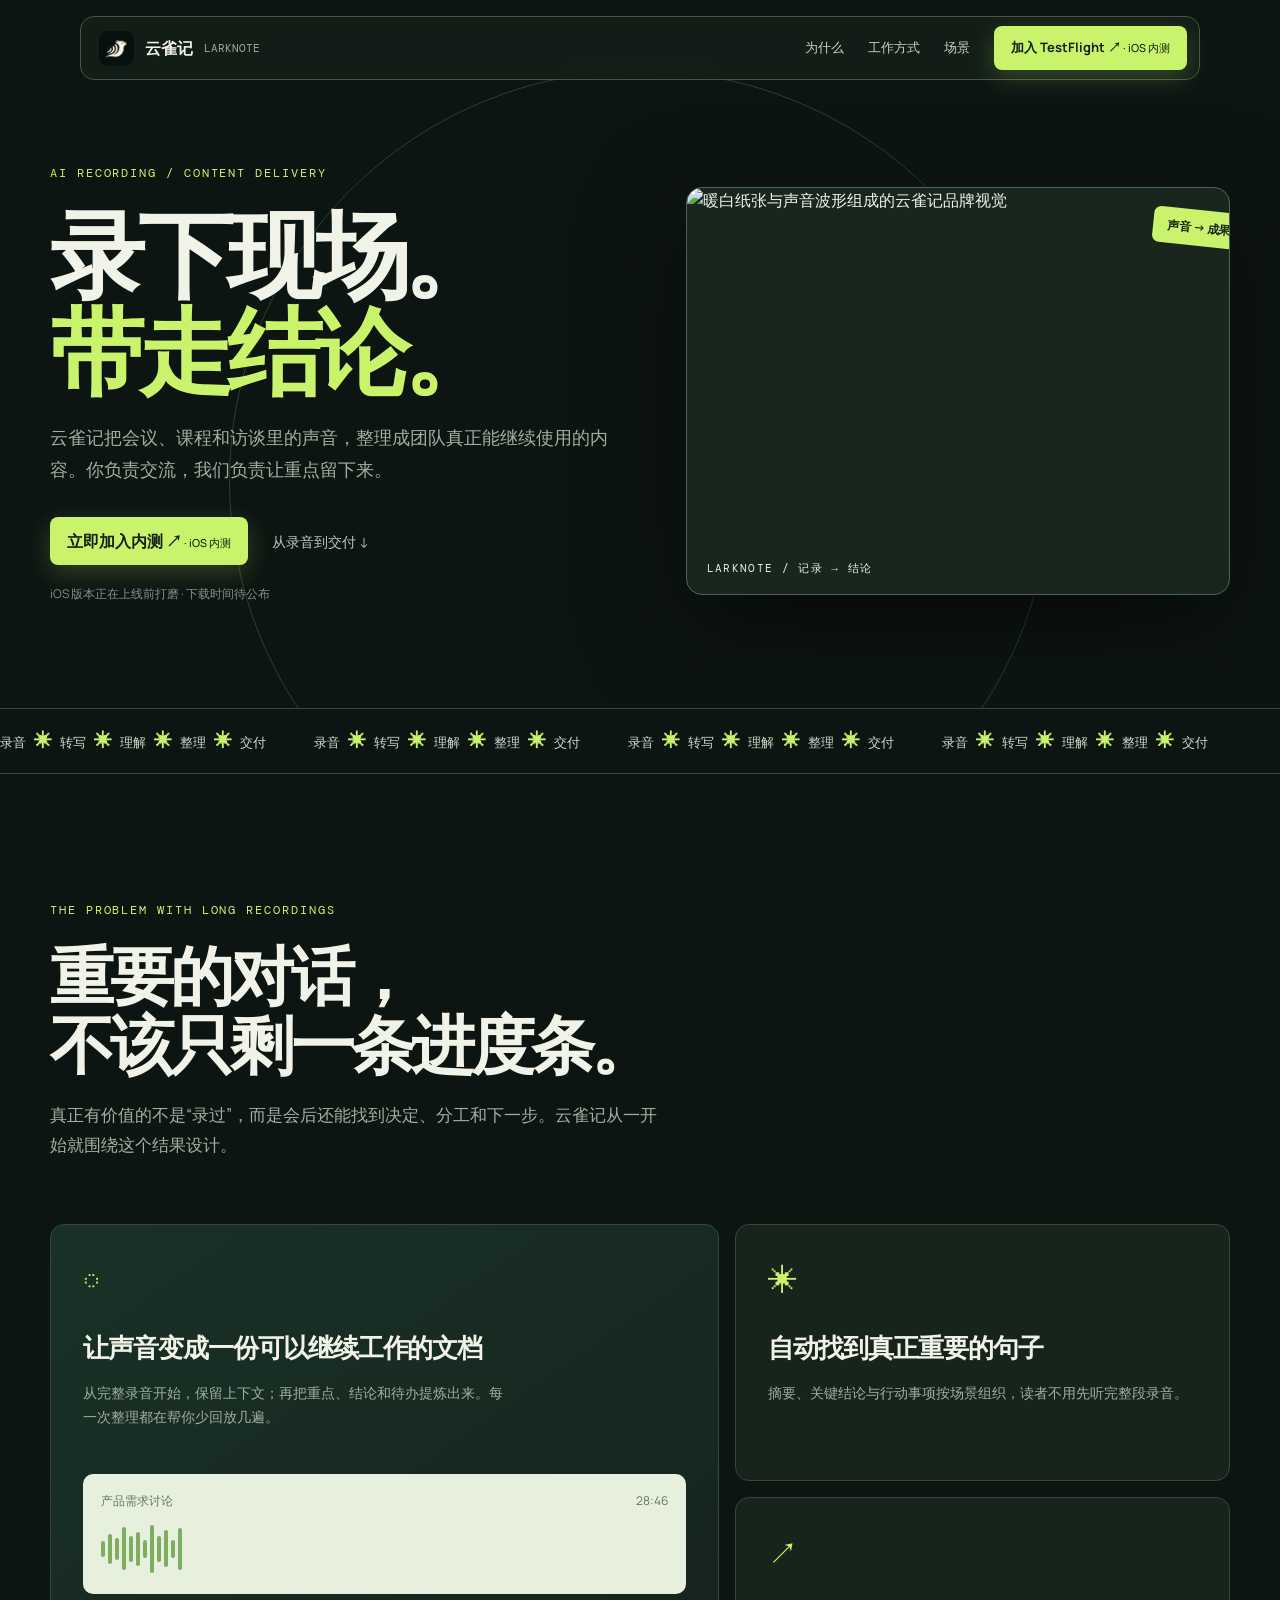
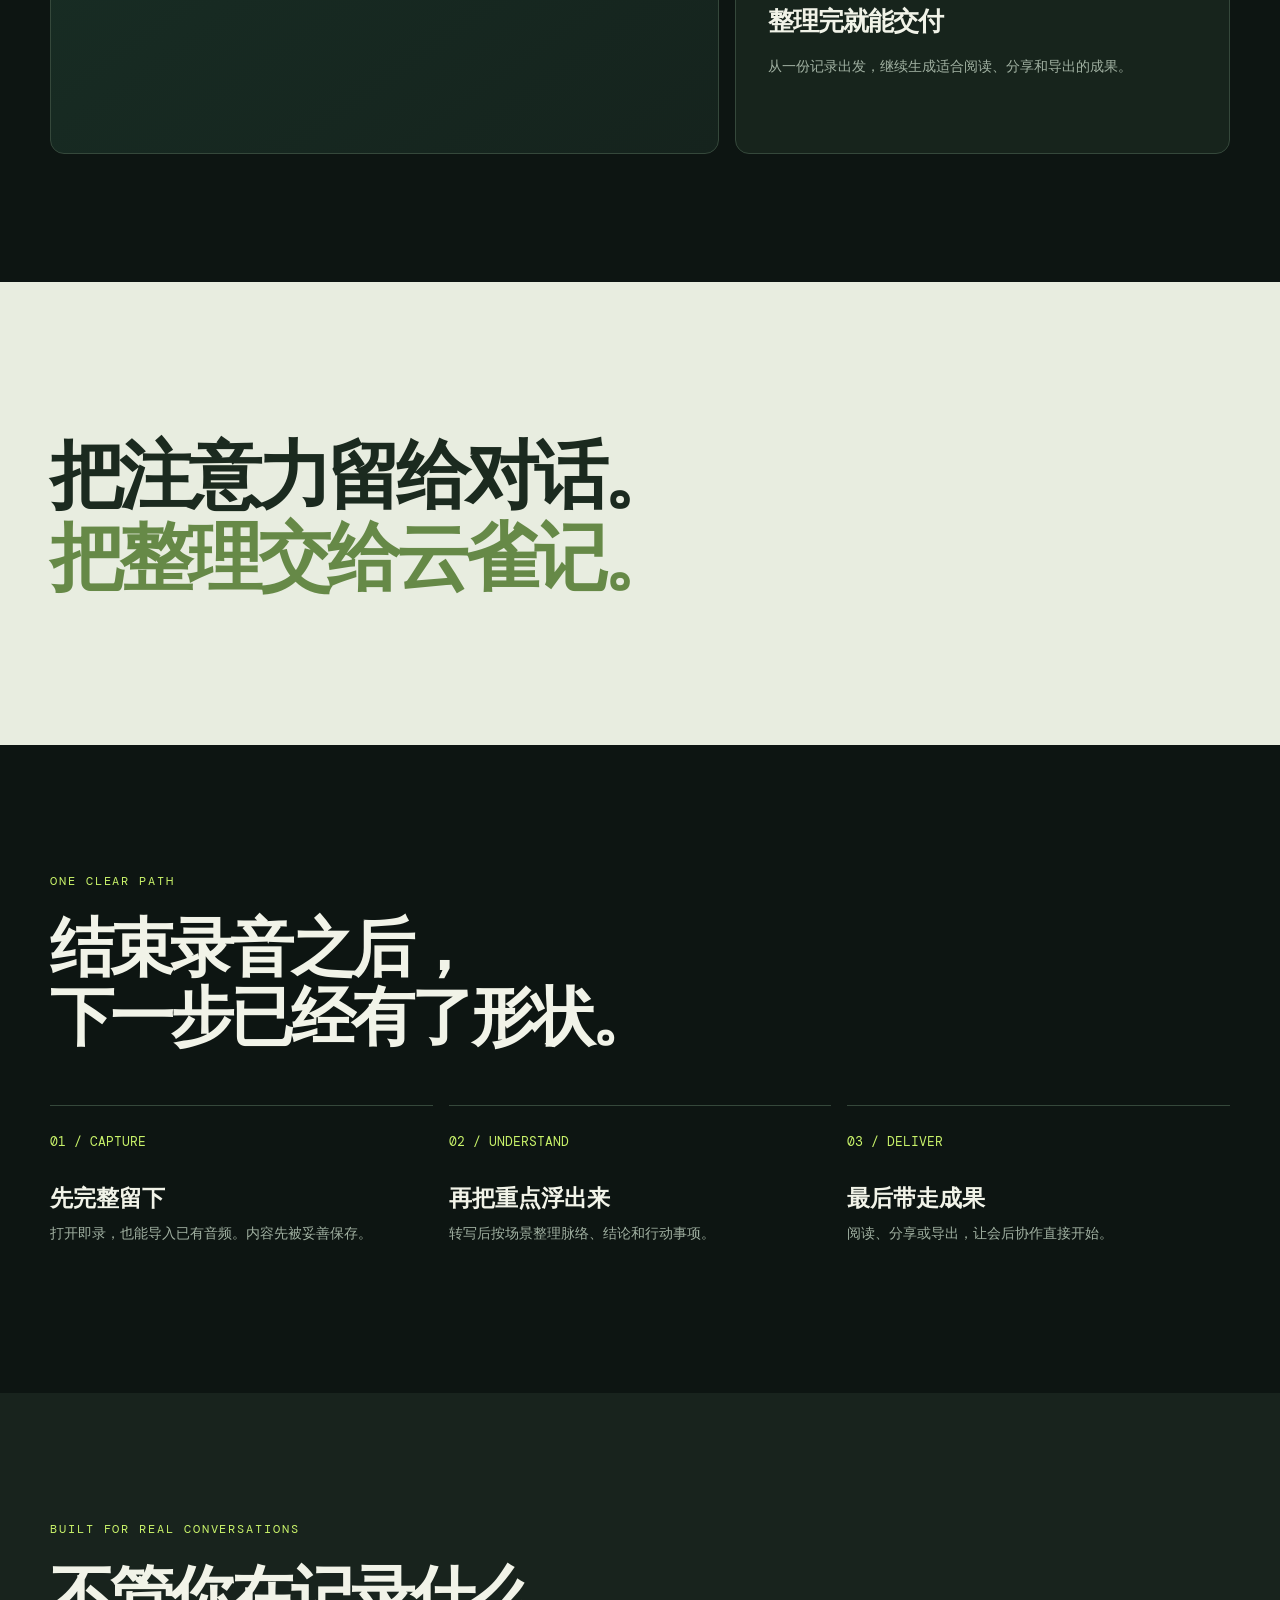
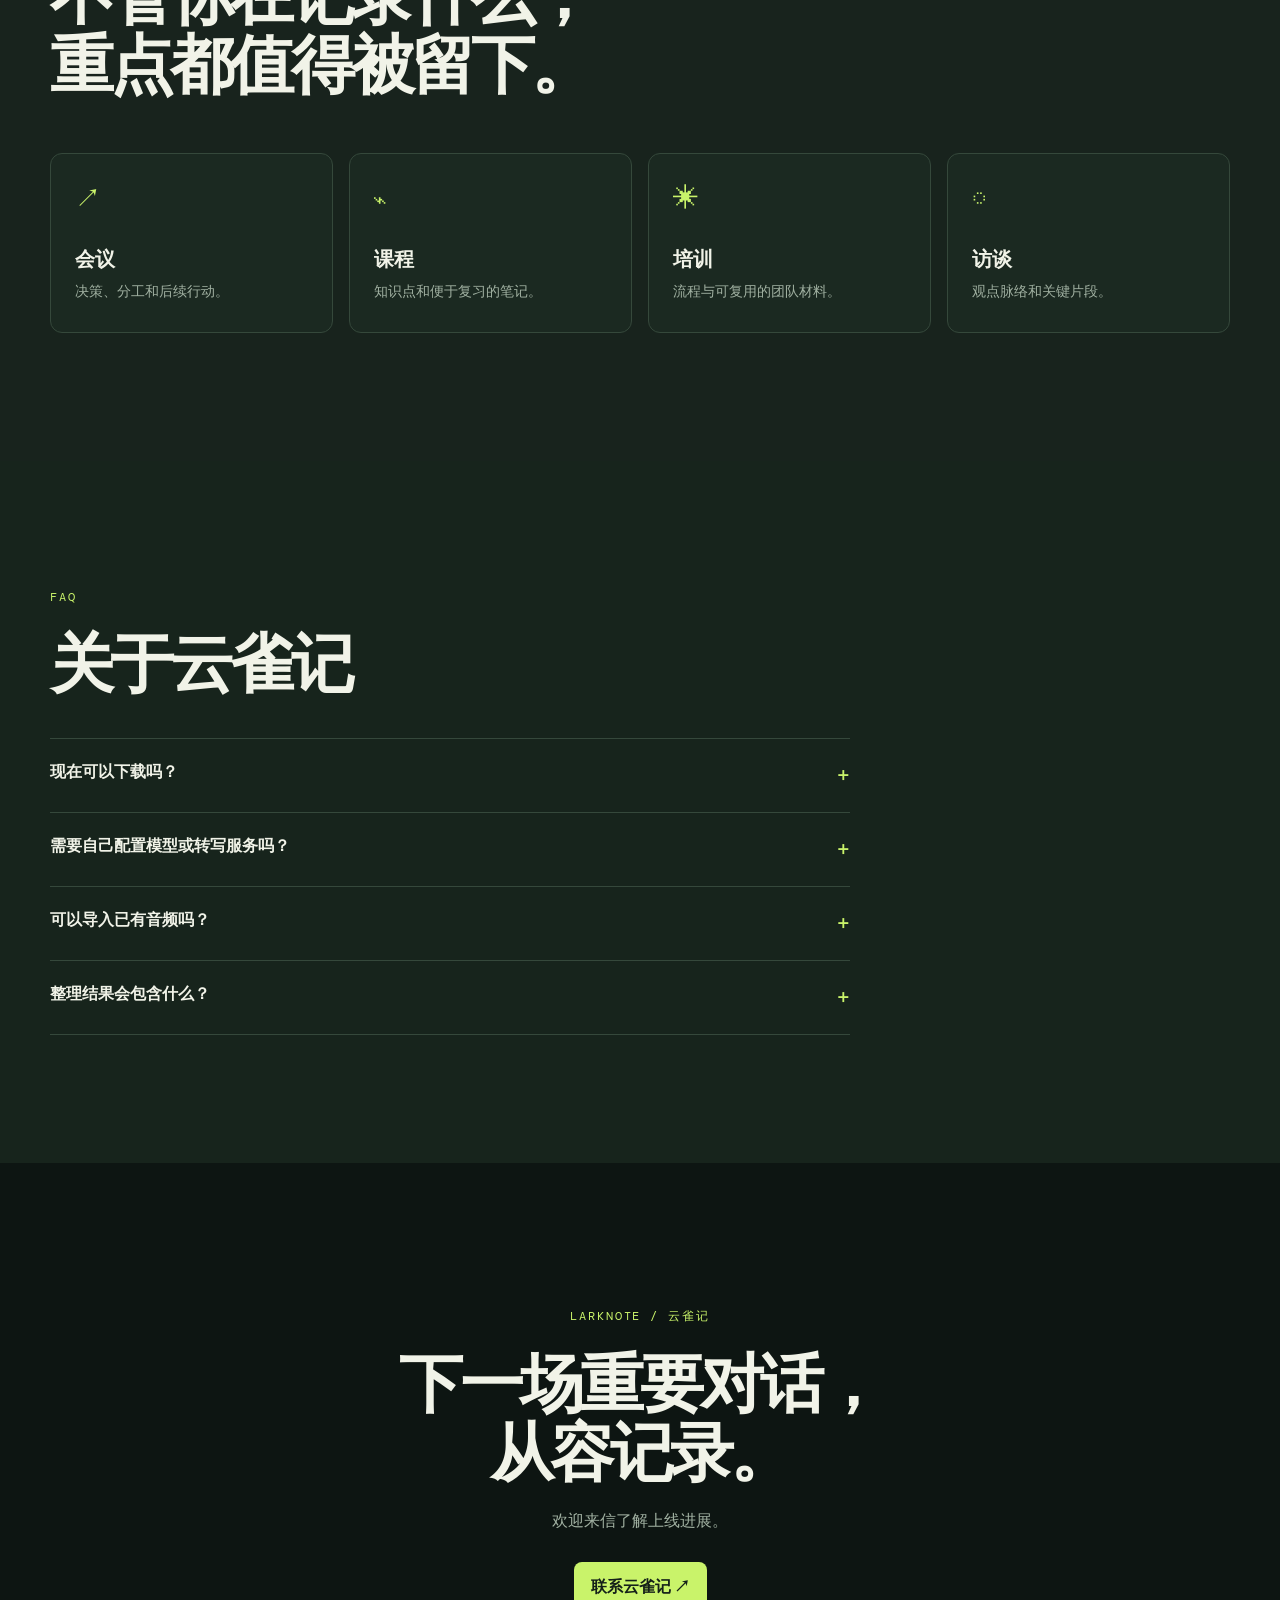
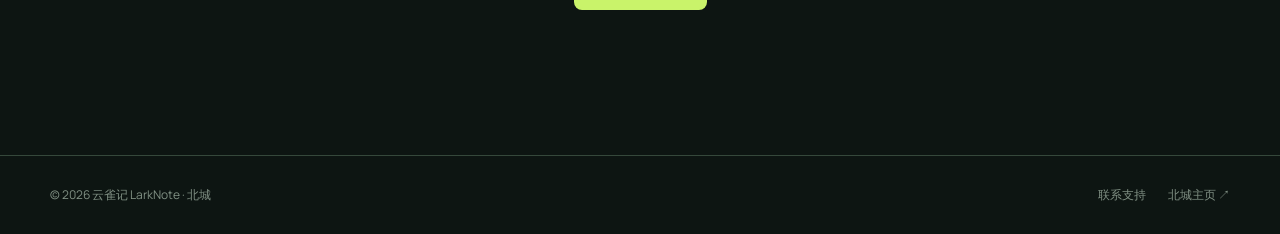
==== commit d42ee708: "优化首屏加载并加入 TestFlight 内测入口" ====
--- a/index.html
+++ b/index.html
@@ -1,4 +1,4 @@
 <!doctype html>
 <html lang="zh-CN"><head><meta charset="utf-8"><meta name="viewport" content="width=device-width,initial-scale=1"><title>云雀记 LarkNote｜录下现场，带走结论</title><meta name="description" content="云雀记是面向会议、课程、培训和访谈的 AI 记录与内容交付 App。"><link rel="icon" href="larknote-favicon.png"><link href="https://fonts.googleapis.com/css2?family=DM+Mono:wght@400;500&family=Manrope:wght@400;500;600;700&display=swap" rel="stylesheet"><style>
 :root{--bg:#0d1512;--s:#17241c;--s2:#213127;--ink:#f1f3e8;--muted:#a0b0a1;--line:#35483b;--acid:#c9f36a;--paper:#e8ede0;--ease:cubic-bezier(.22,1,.36,1)}*{box-sizing:border-box}html{scroll-behavior:smooth}body{margin:0;background:var(--bg);color:var(--ink);font-family:Manrope,"PingFang SC","Microsoft YaHei",sans-serif;line-height:1.5}a{color:inherit;text-decoration:none}.wrap{width:min(1180px,calc(100% - 48px));margin:auto}.mono{font:12px "DM Mono",monospace;letter-spacing:.12em}.nav{position:fixed;z-index:10;top:16px;left:50%;transform:translateX(-50%);width:min(1120px,calc(100% - 32px));height:64px;padding:8px 12px 8px 18px;display:flex;justify-content:space-between;align-items:center;border:1px solid #425748;background:#142019dd;backdrop-filter:blur(18px);border-radius:14px}.brand{display:flex;gap:11px;align-items:center;font-weight:700}.brand img{width:35px;height:35px;border-radius:9px}.brand small{font:11px "DM Mono",monospace;color:#9cad9f}.links{display:flex;gap:24px;align-items:center;color:#c8d1c7;font-size:13px}.links a:hover{color:var(--acid)}.btn{display:inline-block;background:var(--acid);color:#142019;border-radius:8px;padding:12px 17px;font-weight:700;transition:.35s var(--ease)}.btn:hover{transform:translateY(-2px);filter:brightness(1.06)}.hero{padding:165px 0 92px;position:relative;overflow:hidden}.hero:before{content:"";position:absolute;width:820px;height:820px;left:50%;top:70px;transform:translateX(-50%);border:1px solid #2b4031;border-radius:50%}.grid{position:relative;z-index:1;display:grid;grid-template-columns:1.03fr .97fr;gap:58px;align-items:center}.eyebrow,.kicker{color:var(--acid);font:12px "DM Mono",monospace;letter-spacing:.16em}.hero h1{font-size:clamp(52px,7.4vw,98px);line-height:1.02;letter-spacing:-.07em;font-weight:600;margin:24px 0;text-wrap:balance}.hero h1 span{color:var(--acid)}.hero p{max-width:560px;color:var(--muted);font-size:18px;line-height:1.75}.actions{display:flex;gap:24px;align-items:center;margin-top:32px}.quiet{font-size:14px;color:#bdc9be}.quiet:hover{color:var(--acid)}.fine{font-size:12px!important;color:#829485!important;margin-top:18px}.visual{position:relative;aspect-ratio:4/3;border:1px solid #506353;border-radius:16px;overflow:hidden;background:#18261d;box-shadow:0 30px 100px #0008}.visual img{width:100%;height:100%;object-fit:cover;display:block}.tag{position:absolute;right:-16px;top:22px;background:var(--acid);color:#152119;padding:9px 14px;border-radius:7px;font-size:12px;font-weight:700;transform:rotate(6deg)}.visual:after{content:"LARKNOTE / 记录 → 结论";position:absolute;left:20px;bottom:18px;color:#e9f1df;font:11px "DM Mono",monospace;letter-spacing:.12em}.ticker{border-top:1px solid var(--line);border-bottom:1px solid var(--line);padding:20px 0;overflow:hidden}.track{display:flex;gap:48px;width:max-content;color:#cfdbcf;font:13px "DM Mono",monospace;animation:marquee 28s linear infinite}.track b{color:var(--acid);font-size:18px}@keyframes marquee{to{transform:translateX(-50%)}}section{padding:128px 0}.title{font-size:clamp(40px,5vw,68px);line-height:1.08;letter-spacing:-.06em;font-weight:600;max-width:830px;margin:22px 0;text-wrap:balance}.intro{color:var(--muted);font-size:17px;max-width:620px;line-height:1.75}.manifesto{background:var(--paper);color:#1b2a1f;padding:150px 0}.manifesto p{font-size:clamp(40px,5.8vw,80px);line-height:1.1;letter-spacing:-.065em;font-weight:600;max-width:920px;margin:0}.manifesto em{font-style:normal;color:#668947}.cards{display:grid;grid-template-columns:1.15fr .85fr;gap:16px;margin-top:64px}.card{background:var(--s);border:1px solid var(--line);border-radius:14px;padding:32px;min-height:255px;overflow:hidden}.card.big{grid-row:span 2;min-height:530px;background:linear-gradient(145deg,#193127,#15231d)}.mark{color:var(--acid);font-size:30px}.card h3{font-size:26px;letter-spacing:-.04em;margin:26px 0 8px}.card p{color:var(--muted);font-size:14px;line-height:1.7;max-width:420px}.mini{background:#e7efdd;color:#1b2d20;border-radius:10px;padding:18px;margin-top:45px}.mini .row{display:flex;justify-content:space-between;color:#627663;font-size:12px;margin-bottom:12px}.wave{height:54px;display:flex;align-items:center;gap:3px}.wave i{width:4px;height:var(--h);background:#7eac60;border-radius:4px}.steps,.cases{display:grid;grid-template-columns:repeat(3,1fr);gap:16px;margin-top:56px}.step{border-top:1px solid var(--line);padding:22px 0}.step b{color:var(--acid);font:13px "DM Mono",monospace}.step h3{font-size:23px;margin:28px 0 7px}.step p,.case p{margin:0;color:var(--muted);font-size:14px}.use{background:#18231d}.cases{grid-template-columns:repeat(4,1fr)}.case{min-height:180px;padding:24px;border:1px solid var(--line);border-radius:12px;background:#1b2921;transition:.45s var(--ease)}.case:hover{transform:translateY(-7px);background:#26382b;border-color:#607c5b}.case .mark{font-size:26px}.case h3{font-size:20px;margin:27px 0 6px}.faq{background:var(--s)}.faqs{max-width:800px;margin-top:42px}.faqs details{border-top:1px solid var(--line);padding:20px 0}.faqs details:last-child{border-bottom:1px solid var(--line)}summary{cursor:pointer;display:flex;justify-content:space-between;font-weight:600}summary:after{content:"+";color:var(--acid);font-size:22px}.faqs details[open] summary:after{content:"−"}.faqs p{color:var(--muted);font-size:14px}.closing{text-align:center;padding:145px 0}.closing .title{margin-left:auto;margin-right:auto}.closing p{color:var(--muted);margin-bottom:30px}.footer{border-top:1px solid var(--line);padding:30px 0;color:#809084;font-size:12px}.footer-in{display:flex;justify-content:space-between}.footer-links{display:flex;gap:22px}.footer a:hover{color:var(--acid)}.reveal{opacity:0;transform:translateY(28px);transition:.8s var(--ease)}.reveal.on{opacity:1;transform:none}@media(max-width:760px){.wrap{width:min(100% - 36px,620px)}.nav{top:10px;height:58px}.links a:not(.btn){display:none}.hero{padding-top:130px}.grid{grid-template-columns:1fr;gap:42px}.hero h1{font-size:62px}.hero p{font-size:16px}.cards{grid-template-columns:1fr}.card.big{grid-row:auto;min-height:450px}.steps,.cases{grid-template-columns:1fr 1fr}.manifesto{padding:100px 0}.manifesto p{font-size:43px}section{padding:92px 0}.footer-in{display:block}.footer-links{margin-top:14px}}@media(max-width:420px){.hero h1{font-size:50px}.actions{display:block}.actions .quiet{display:block;margin-top:20px}.steps,.cases{grid-template-columns:1fr}}
-</style></head><body><header class="nav"><a class="brand" href="#top"><img src="larknote-icon-v2.png" alt="云雀记图标">云雀记 <small>LARKNOTE</small></a><nav class="links"><a href="#why">为什么</a><a href="#workflow">工作方式</a><a href="#scenes">场景</a><a class="btn" href="mailto:506343891@qq.com?subject=云雀记上线通知">了解上线进展 ↗</a></nav></header><main id="top"><section class="hero"><div class="wrap grid"><div><div class="eyebrow reveal">AI RECORDING / CONTENT DELIVERY</div><h1 class="reveal">录下现场。<br><span>带走结论。</span></h1><p class="reveal">云雀记把会议、课程和访谈里的声音，整理成团队真正能继续使用的内容。你负责交流，我们负责让重点留下来。</p><div class="actions reveal"><a class="btn" href="mailto:506343891@qq.com?subject=云雀记上线通知">了解上线进展 ↗</a><a class="quiet" href="#workflow">从录音到交付 ↓</a></div><p class="fine reveal">iOS 版本正在上线前打磨 · 下载时间待公布</p></div><div class="visual reveal"><span class="tag">声音 → 成果</span><img src="larknote-hero.png" alt="暖白纸张与声音波形组成的云雀记品牌视觉"></div></div></section><div class="ticker"><div class="track"><span>录音 <b>✳</b> 转写 <b>✳</b> 理解 <b>✳</b> 整理 <b>✳</b> 交付</span><span>录音 <b>✳</b> 转写 <b>✳</b> 理解 <b>✳</b> 整理 <b>✳</b> 交付</span><span>录音 <b>✳</b> 转写 <b>✳</b> 理解 <b>✳</b> 整理 <b>✳</b> 交付</span><span>录音 <b>✳</b> 转写 <b>✳</b> 理解 <b>✳</b> 整理 <b>✳</b> 交付</span></div></div><section id="why"><div class="wrap"><div class="kicker reveal">THE PROBLEM WITH LONG RECORDINGS</div><h2 class="title reveal">重要的对话，<br>不该只剩一条进度条。</h2><p class="intro reveal">真正有价值的不是“录过”，而是会后还能找到决定、分工和下一步。云雀记从一开始就围绕这个结果设计。</p><div class="cards"><article class="card big reveal"><div class="mark">◌</div><h3>让声音变成一份可以继续工作的文档</h3><p>从完整录音开始，保留上下文；再把重点、结论和待办提炼出来。每一次整理都在帮你少回放几遍。</p><div class="mini"><div class="row"><span>产品需求讨论</span><span>28:46</span></div><div class="wave"><i style="--h:16px"></i><i style="--h:30px"></i><i style="--h:22px"></i><i style="--h:43px"></i><i style="--h:26px"></i><i style="--h:34px"></i><i style="--h:18px"></i><i style="--h:48px"></i><i style="--h:26px"></i><i style="--h:37px"></i><i style="--h:18px"></i><i style="--h:42px"></i></div></div></article><article class="card reveal"><div class="mark">✳</div><h3>自动找到真正重要的句子</h3><p>摘要、关键结论与行动事项按场景组织，读者不用先听完整段录音。</p></article><article class="card reveal"><div class="mark">↗</div><h3>整理完就能交付</h3><p>从一份记录出发，继续生成适合阅读、分享和导出的成果。</p></article></div></div></section><section class="manifesto"><div class="wrap"><p class="reveal">把注意力留给对话。<br><em>把整理交给云雀记。</em></p></div></section><section id="workflow"><div class="wrap"><div class="kicker reveal">ONE CLEAR PATH</div><h2 class="title reveal">结束录音之后，<br>下一步已经有了形状。</h2><div class="steps"><article class="step reveal"><b>01 / CAPTURE</b><h3>先完整留下</h3><p>打开即录，也能导入已有音频。内容先被妥善保存。</p></article><article class="step reveal"><b>02 / UNDERSTAND</b><h3>再把重点浮出来</h3><p>转写后按场景整理脉络、结论和行动事项。</p></article><article class="step reveal"><b>03 / DELIVER</b><h3>最后带走成果</h3><p>阅读、分享或导出，让会后协作直接开始。</p></article></div></div></section><section id="scenes" class="use"><div class="wrap"><div class="kicker reveal">BUILT FOR REAL CONVERSATIONS</div><h2 class="title reveal">不管你在记录什么，<br>重点都值得被留下。</h2><div class="cases"><article class="case reveal"><div class="mark">↗</div><h3>会议</h3><p>决策、分工和后续行动。</p></article><article class="case reveal"><div class="mark">⌁</div><h3>课程</h3><p>知识点和便于复习的笔记。</p></article><article class="case reveal"><div class="mark">✳</div><h3>培训</h3><p>流程与可复用的团队材料。</p></article><article class="case reveal"><div class="mark">◌</div><h3>访谈</h3><p>观点脉络和关键片段。</p></article></div></div></section><section class="faq"><div class="wrap"><div class="kicker reveal">FAQ</div><h2 class="title reveal">关于云雀记</h2><div class="faqs reveal"><details><summary>现在可以下载吗？</summary><p>iOS 版本正在上线前打磨，正式下载时间确定后会在官网更新。</p></details><details><summary>需要自己配置模型或转写服务吗？</summary><p>不需要。产品目标是打开即可记录，结束后按需整理。</p></details><details><summary>可以导入已有音频吗？</summary><p>可以，产品面向会议、课程、培训和访谈等长录音场景。</p></details><details><summary>整理结果会包含什么？</summary><p>可按内容生成摘要、纪要和待办事项。更多交付格式会随正式版本逐步开放。</p></details></div></div></section><section class="closing"><div class="wrap"><div class="kicker reveal">LARKNOTE / 云雀记</div><h2 class="title reveal">下一场重要对话，<br>从容记录。</h2><p class="reveal">欢迎来信了解上线进展。</p><a class="btn reveal" href="mailto:506343891@qq.com?subject=云雀记上线通知">联系云雀记 ↗</a></div></section></main><footer class="footer"><div class="wrap footer-in"><span>© 2026 云雀记 LarkNote · 北城</span><span class="footer-links"><a href="mailto:506343891@qq.com">联系支持</a><a href="https://www.northcity.top" target="_blank">北城主页 ↗</a></span></div></footer><script>const ob=new IntersectionObserver(es=>es.forEach(e=>{if(e.isIntersecting){e.target.classList.add('on');ob.unobserve(e.target)}}),{threshold:.12});document.querySelectorAll('.reveal').forEach(e=>ob.observe(e));</script></body></html>
+.testflight{box-shadow:0 8px 24px #c9f36a33}.testflight:after{content:" · iOS 内测";font-size:11px;font-weight:500}</style></head><body><header class="nav"><a class="brand" href="#top"><img src="larknote-icon-v2.png" alt="云雀记图标">云雀记 <small>LARKNOTE</small></a><nav class="links"><a href="#why">为什么</a><a href="#workflow">工作方式</a><a href="#scenes">场景</a><a class="btn testflight" href="https://testflight.apple.com/join/g8XAymgs" target="_blank" rel="noopener">加入 TestFlight ↗</a></nav></header><main id="top"><section class="hero"><div class="wrap grid"><div><div class="eyebrow reveal">AI RECORDING / CONTENT DELIVERY</div><h1 class="reveal">录下现场。<br><span>带走结论。</span></h1><p class="reveal">云雀记把会议、课程和访谈里的声音，整理成团队真正能继续使用的内容。你负责交流，我们负责让重点留下来。</p><div class="actions reveal"><a class="btn testflight" href="https://testflight.apple.com/join/g8XAymgs" target="_blank" rel="noopener">立即加入内测 ↗</a><a class="quiet" href="#workflow">从录音到交付 ↓</a></div><p class="fine reveal">iOS 版本正在上线前打磨 · 下载时间待公布</p></div><div class="visual reveal"><span class="tag">声音 → 成果</span><img src="larknote-hero.webp" alt="暖白纸张与声音波形组成的云雀记品牌视觉"></div></div></section><div class="ticker"><div class="track"><span>录音 <b>✳</b> 转写 <b>✳</b> 理解 <b>✳</b> 整理 <b>✳</b> 交付</span><span>录音 <b>✳</b> 转写 <b>✳</b> 理解 <b>✳</b> 整理 <b>✳</b> 交付</span><span>录音 <b>✳</b> 转写 <b>✳</b> 理解 <b>✳</b> 整理 <b>✳</b> 交付</span><span>录音 <b>✳</b> 转写 <b>✳</b> 理解 <b>✳</b> 整理 <b>✳</b> 交付</span></div></div><section id="why"><div class="wrap"><div class="kicker reveal">THE PROBLEM WITH LONG RECORDINGS</div><h2 class="title reveal">重要的对话，<br>不该只剩一条进度条。</h2><p class="intro reveal">真正有价值的不是“录过”，而是会后还能找到决定、分工和下一步。云雀记从一开始就围绕这个结果设计。</p><div class="cards"><article class="card big reveal"><div class="mark">◌</div><h3>让声音变成一份可以继续工作的文档</h3><p>从完整录音开始，保留上下文；再把重点、结论和待办提炼出来。每一次整理都在帮你少回放几遍。</p><div class="mini"><div class="row"><span>产品需求讨论</span><span>28:46</span></div><div class="wave"><i style="--h:16px"></i><i style="--h:30px"></i><i style="--h:22px"></i><i style="--h:43px"></i><i style="--h:26px"></i><i style="--h:34px"></i><i style="--h:18px"></i><i style="--h:48px"></i><i style="--h:26px"></i><i style="--h:37px"></i><i style="--h:18px"></i><i style="--h:42px"></i></div></div></article><article class="card reveal"><div class="mark">✳</div><h3>自动找到真正重要的句子</h3><p>摘要、关键结论与行动事项按场景组织，读者不用先听完整段录音。</p></article><article class="card reveal"><div class="mark">↗</div><h3>整理完就能交付</h3><p>从一份记录出发，继续生成适合阅读、分享和导出的成果。</p></article></div></div></section><section class="manifesto"><div class="wrap"><p class="reveal">把注意力留给对话。<br><em>把整理交给云雀记。</em></p></div></section><section id="workflow"><div class="wrap"><div class="kicker reveal">ONE CLEAR PATH</div><h2 class="title reveal">结束录音之后，<br>下一步已经有了形状。</h2><div class="steps"><article class="step reveal"><b>01 / CAPTURE</b><h3>先完整留下</h3><p>打开即录，也能导入已有音频。内容先被妥善保存。</p></article><article class="step reveal"><b>02 / UNDERSTAND</b><h3>再把重点浮出来</h3><p>转写后按场景整理脉络、结论和行动事项。</p></article><article class="step reveal"><b>03 / DELIVER</b><h3>最后带走成果</h3><p>阅读、分享或导出，让会后协作直接开始。</p></article></div></div></section><section id="scenes" class="use"><div class="wrap"><div class="kicker reveal">BUILT FOR REAL CONVERSATIONS</div><h2 class="title reveal">不管你在记录什么，<br>重点都值得被留下。</h2><div class="cases"><article class="case reveal"><div class="mark">↗</div><h3>会议</h3><p>决策、分工和后续行动。</p></article><article class="case reveal"><div class="mark">⌁</div><h3>课程</h3><p>知识点和便于复习的笔记。</p></article><article class="case reveal"><div class="mark">✳</div><h3>培训</h3><p>流程与可复用的团队材料。</p></article><article class="case reveal"><div class="mark">◌</div><h3>访谈</h3><p>观点脉络和关键片段。</p></article></div></div></section><section class="faq"><div class="wrap"><div class="kicker reveal">FAQ</div><h2 class="title reveal">关于云雀记</h2><div class="faqs reveal"><details><summary>现在可以下载吗？</summary><p>iOS 版本正在上线前打磨，正式下载时间确定后会在官网更新。</p></details><details><summary>需要自己配置模型或转写服务吗？</summary><p>不需要。产品目标是打开即可记录，结束后按需整理。</p></details><details><summary>可以导入已有音频吗？</summary><p>可以，产品面向会议、课程、培训和访谈等长录音场景。</p></details><details><summary>整理结果会包含什么？</summary><p>可按内容生成摘要、纪要和待办事项。更多交付格式会随正式版本逐步开放。</p></details></div></div></section><section class="closing"><div class="wrap"><div class="kicker reveal">LARKNOTE / 云雀记</div><h2 class="title reveal">下一场重要对话，<br>从容记录。</h2><p class="reveal">欢迎来信了解上线进展。</p><a class="btn reveal" href="mailto:506343891@qq.com?subject=云雀记上线通知">联系云雀记 ↗</a></div></section></main><footer class="footer"><div class="wrap footer-in"><span>© 2026 云雀记 LarkNote · 北城</span><span class="footer-links"><a href="mailto:506343891@qq.com">联系支持</a><a href="https://www.northcity.top" target="_blank">北城主页 ↗</a></span></div></footer><script>const ob=new IntersectionObserver(es=>es.forEach(e=>{if(e.isIntersecting){e.target.classList.add('on');ob.unobserve(e.target)}}),{threshold:.12});document.querySelectorAll('.reveal').forEach(e=>ob.observe(e));</script></body></html>
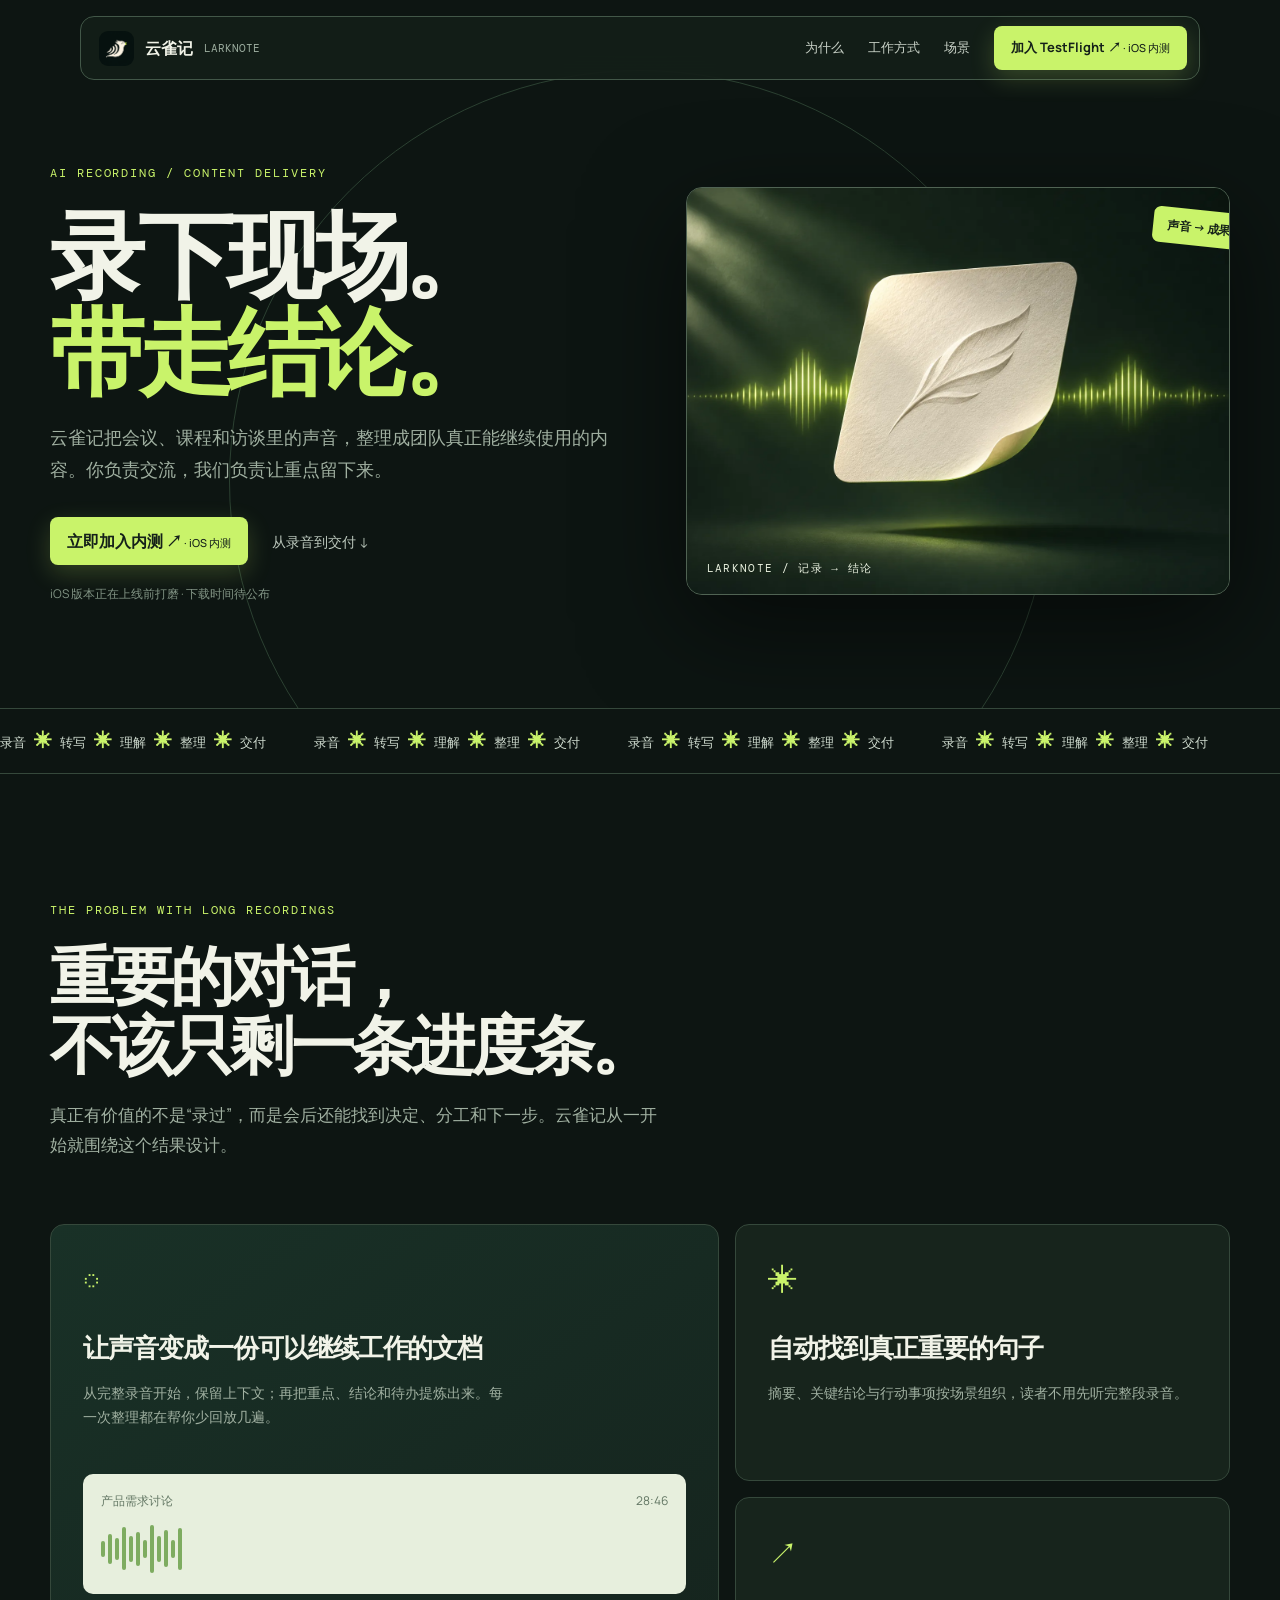
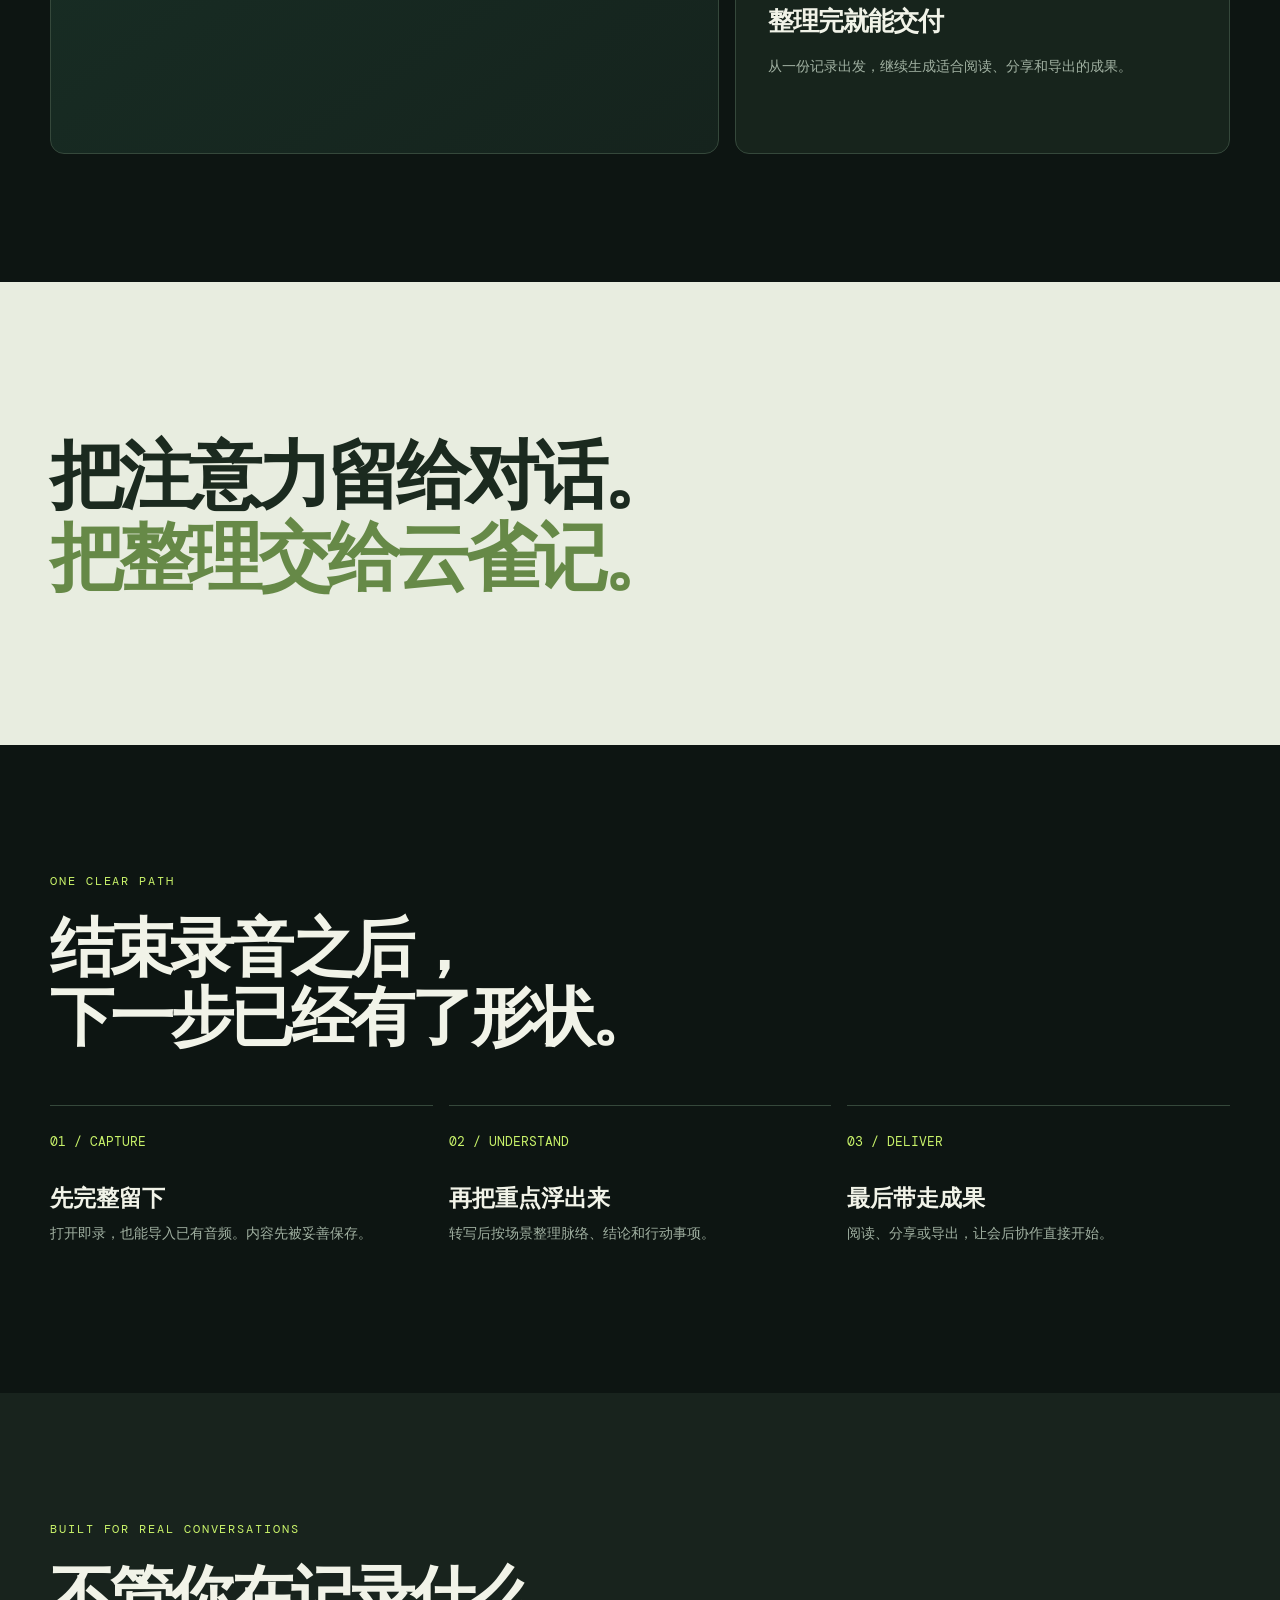
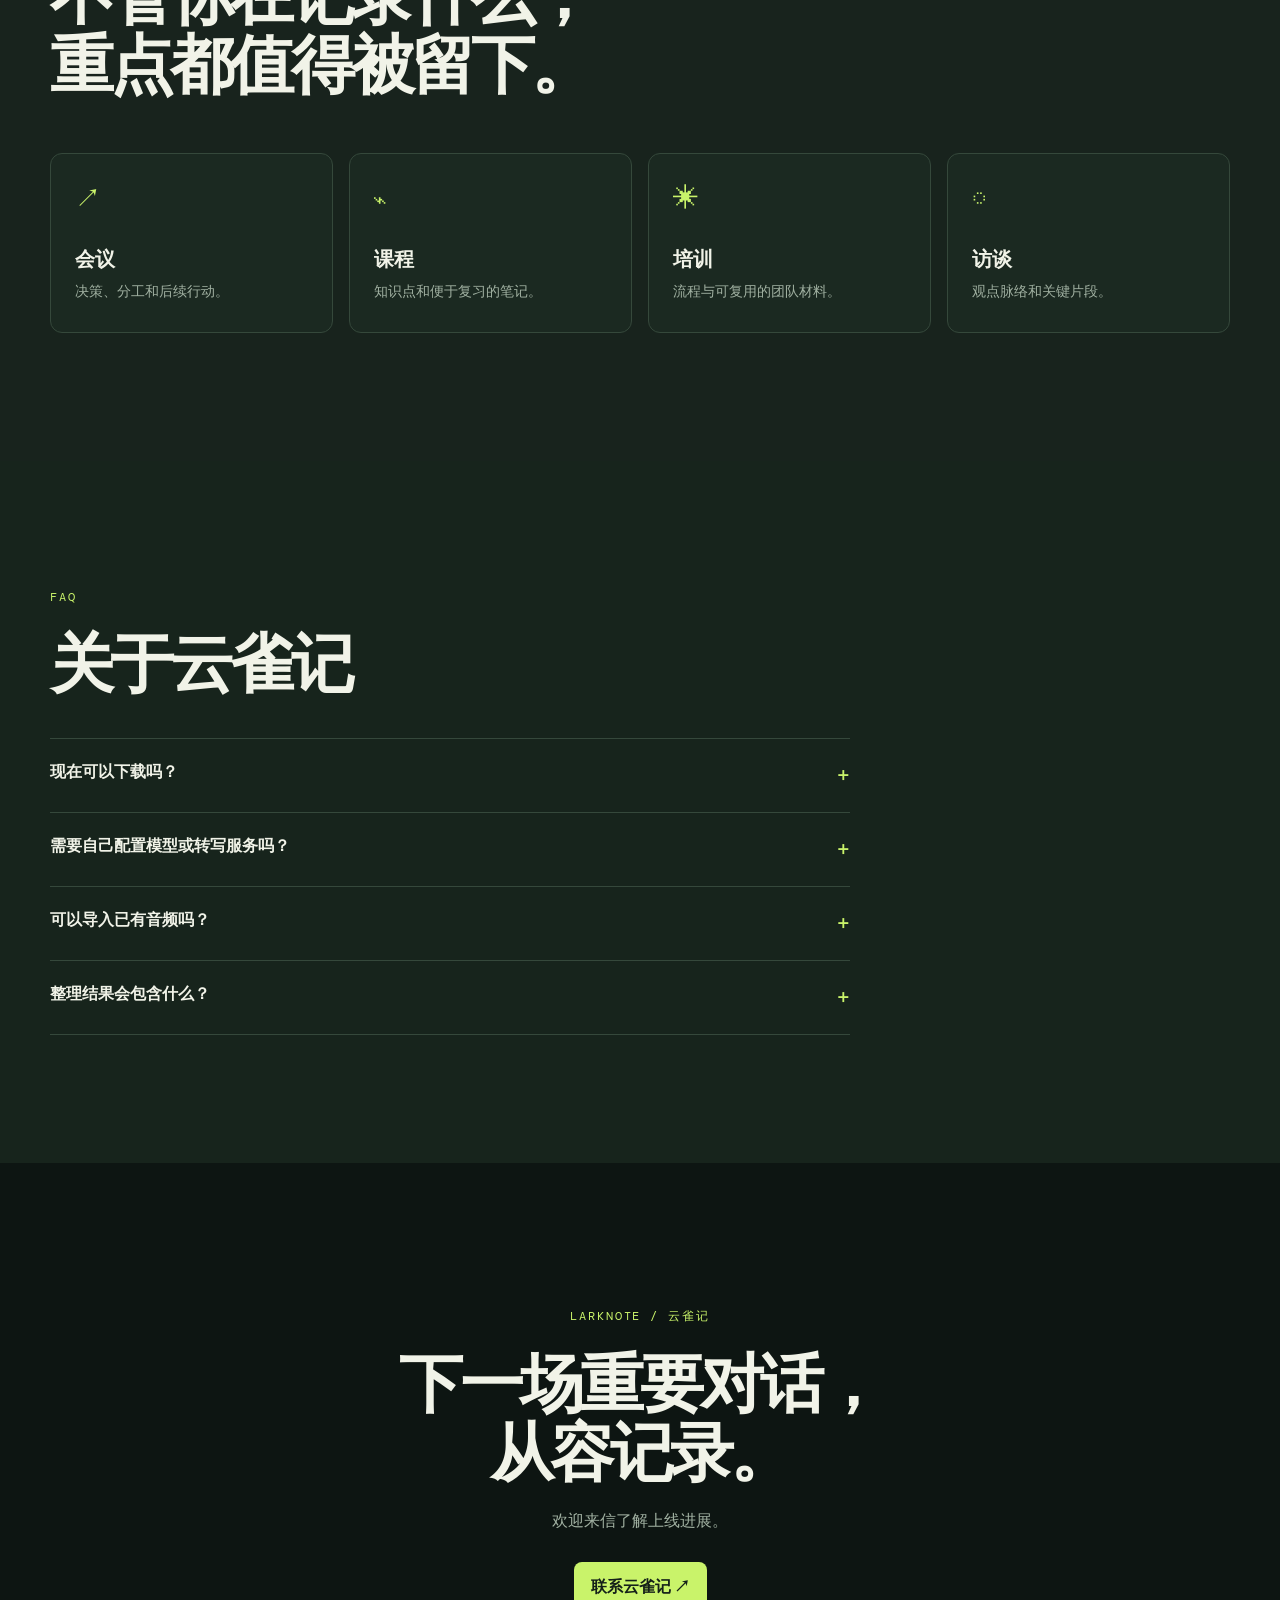
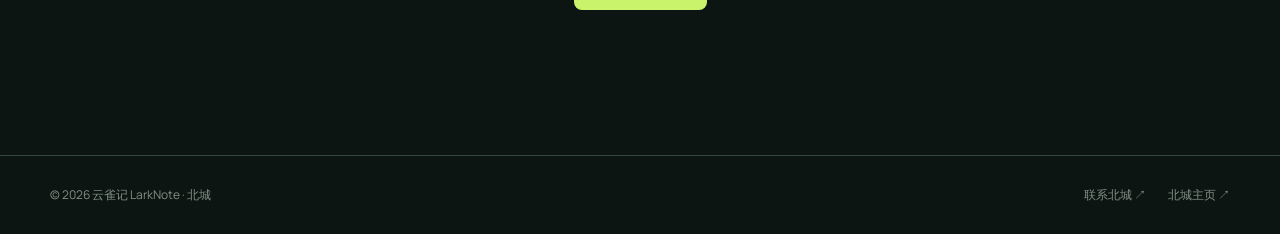
==== commit 47cf52ee: "修正底部联系入口到北城联系页面" ====
--- a/index.html
+++ b/index.html
@@ -1,4 +1,4 @@
 <!doctype html>
 <html lang="zh-CN"><head><meta charset="utf-8"><meta name="viewport" content="width=device-width,initial-scale=1"><title>云雀记 LarkNote｜录下现场，带走结论</title><meta name="description" content="云雀记是面向会议、课程、培训和访谈的 AI 记录与内容交付 App。"><link rel="icon" href="larknote-favicon.png"><link href="https://fonts.googleapis.com/css2?family=DM+Mono:wght@400;500&family=Manrope:wght@400;500;600;700&display=swap" rel="stylesheet"><style>
 :root{--bg:#0d1512;--s:#17241c;--s2:#213127;--ink:#f1f3e8;--muted:#a0b0a1;--line:#35483b;--acid:#c9f36a;--paper:#e8ede0;--ease:cubic-bezier(.22,1,.36,1)}*{box-sizing:border-box}html{scroll-behavior:smooth}body{margin:0;background:var(--bg);color:var(--ink);font-family:Manrope,"PingFang SC","Microsoft YaHei",sans-serif;line-height:1.5}a{color:inherit;text-decoration:none}.wrap{width:min(1180px,calc(100% - 48px));margin:auto}.mono{font:12px "DM Mono",monospace;letter-spacing:.12em}.nav{position:fixed;z-index:10;top:16px;left:50%;transform:translateX(-50%);width:min(1120px,calc(100% - 32px));height:64px;padding:8px 12px 8px 18px;display:flex;justify-content:space-between;align-items:center;border:1px solid #425748;background:#142019dd;backdrop-filter:blur(18px);border-radius:14px}.brand{display:flex;gap:11px;align-items:center;font-weight:700}.brand img{width:35px;height:35px;border-radius:9px}.brand small{font:11px "DM Mono",monospace;color:#9cad9f}.links{display:flex;gap:24px;align-items:center;color:#c8d1c7;font-size:13px}.links a:hover{color:var(--acid)}.btn{display:inline-block;background:var(--acid);color:#142019;border-radius:8px;padding:12px 17px;font-weight:700;transition:.35s var(--ease)}.btn:hover{transform:translateY(-2px);filter:brightness(1.06)}.hero{padding:165px 0 92px;position:relative;overflow:hidden}.hero:before{content:"";position:absolute;width:820px;height:820px;left:50%;top:70px;transform:translateX(-50%);border:1px solid #2b4031;border-radius:50%}.grid{position:relative;z-index:1;display:grid;grid-template-columns:1.03fr .97fr;gap:58px;align-items:center}.eyebrow,.kicker{color:var(--acid);font:12px "DM Mono",monospace;letter-spacing:.16em}.hero h1{font-size:clamp(52px,7.4vw,98px);line-height:1.02;letter-spacing:-.07em;font-weight:600;margin:24px 0;text-wrap:balance}.hero h1 span{color:var(--acid)}.hero p{max-width:560px;color:var(--muted);font-size:18px;line-height:1.75}.actions{display:flex;gap:24px;align-items:center;margin-top:32px}.quiet{font-size:14px;color:#bdc9be}.quiet:hover{color:var(--acid)}.fine{font-size:12px!important;color:#829485!important;margin-top:18px}.visual{position:relative;aspect-ratio:4/3;border:1px solid #506353;border-radius:16px;overflow:hidden;background:#18261d;box-shadow:0 30px 100px #0008}.visual img{width:100%;height:100%;object-fit:cover;display:block}.tag{position:absolute;right:-16px;top:22px;background:var(--acid);color:#152119;padding:9px 14px;border-radius:7px;font-size:12px;font-weight:700;transform:rotate(6deg)}.visual:after{content:"LARKNOTE / 记录 → 结论";position:absolute;left:20px;bottom:18px;color:#e9f1df;font:11px "DM Mono",monospace;letter-spacing:.12em}.ticker{border-top:1px solid var(--line);border-bottom:1px solid var(--line);padding:20px 0;overflow:hidden}.track{display:flex;gap:48px;width:max-content;color:#cfdbcf;font:13px "DM Mono",monospace;animation:marquee 28s linear infinite}.track b{color:var(--acid);font-size:18px}@keyframes marquee{to{transform:translateX(-50%)}}section{padding:128px 0}.title{font-size:clamp(40px,5vw,68px);line-height:1.08;letter-spacing:-.06em;font-weight:600;max-width:830px;margin:22px 0;text-wrap:balance}.intro{color:var(--muted);font-size:17px;max-width:620px;line-height:1.75}.manifesto{background:var(--paper);color:#1b2a1f;padding:150px 0}.manifesto p{font-size:clamp(40px,5.8vw,80px);line-height:1.1;letter-spacing:-.065em;font-weight:600;max-width:920px;margin:0}.manifesto em{font-style:normal;color:#668947}.cards{display:grid;grid-template-columns:1.15fr .85fr;gap:16px;margin-top:64px}.card{background:var(--s);border:1px solid var(--line);border-radius:14px;padding:32px;min-height:255px;overflow:hidden}.card.big{grid-row:span 2;min-height:530px;background:linear-gradient(145deg,#193127,#15231d)}.mark{color:var(--acid);font-size:30px}.card h3{font-size:26px;letter-spacing:-.04em;margin:26px 0 8px}.card p{color:var(--muted);font-size:14px;line-height:1.7;max-width:420px}.mini{background:#e7efdd;color:#1b2d20;border-radius:10px;padding:18px;margin-top:45px}.mini .row{display:flex;justify-content:space-between;color:#627663;font-size:12px;margin-bottom:12px}.wave{height:54px;display:flex;align-items:center;gap:3px}.wave i{width:4px;height:var(--h);background:#7eac60;border-radius:4px}.steps,.cases{display:grid;grid-template-columns:repeat(3,1fr);gap:16px;margin-top:56px}.step{border-top:1px solid var(--line);padding:22px 0}.step b{color:var(--acid);font:13px "DM Mono",monospace}.step h3{font-size:23px;margin:28px 0 7px}.step p,.case p{margin:0;color:var(--muted);font-size:14px}.use{background:#18231d}.cases{grid-template-columns:repeat(4,1fr)}.case{min-height:180px;padding:24px;border:1px solid var(--line);border-radius:12px;background:#1b2921;transition:.45s var(--ease)}.case:hover{transform:translateY(-7px);background:#26382b;border-color:#607c5b}.case .mark{font-size:26px}.case h3{font-size:20px;margin:27px 0 6px}.faq{background:var(--s)}.faqs{max-width:800px;margin-top:42px}.faqs details{border-top:1px solid var(--line);padding:20px 0}.faqs details:last-child{border-bottom:1px solid var(--line)}summary{cursor:pointer;display:flex;justify-content:space-between;font-weight:600}summary:after{content:"+";color:var(--acid);font-size:22px}.faqs details[open] summary:after{content:"−"}.faqs p{color:var(--muted);font-size:14px}.closing{text-align:center;padding:145px 0}.closing .title{margin-left:auto;margin-right:auto}.closing p{color:var(--muted);margin-bottom:30px}.footer{border-top:1px solid var(--line);padding:30px 0;color:#809084;font-size:12px}.footer-in{display:flex;justify-content:space-between}.footer-links{display:flex;gap:22px}.footer a:hover{color:var(--acid)}.reveal{opacity:0;transform:translateY(28px);transition:.8s var(--ease)}.reveal.on{opacity:1;transform:none}@media(max-width:760px){.wrap{width:min(100% - 36px,620px)}.nav{top:10px;height:58px}.links a:not(.btn){display:none}.hero{padding-top:130px}.grid{grid-template-columns:1fr;gap:42px}.hero h1{font-size:62px}.hero p{font-size:16px}.cards{grid-template-columns:1fr}.card.big{grid-row:auto;min-height:450px}.steps,.cases{grid-template-columns:1fr 1fr}.manifesto{padding:100px 0}.manifesto p{font-size:43px}section{padding:92px 0}.footer-in{display:block}.footer-links{margin-top:14px}}@media(max-width:420px){.hero h1{font-size:50px}.actions{display:block}.actions .quiet{display:block;margin-top:20px}.steps,.cases{grid-template-columns:1fr}}
-.testflight{box-shadow:0 8px 24px #c9f36a33}.testflight:after{content:" · iOS 内测";font-size:11px;font-weight:500}</style></head><body><header class="nav"><a class="brand" href="#top"><img src="larknote-icon-v2.png" alt="云雀记图标">云雀记 <small>LARKNOTE</small></a><nav class="links"><a href="#why">为什么</a><a href="#workflow">工作方式</a><a href="#scenes">场景</a><a class="btn testflight" href="https://testflight.apple.com/join/g8XAymgs" target="_blank" rel="noopener">加入 TestFlight ↗</a></nav></header><main id="top"><section class="hero"><div class="wrap grid"><div><div class="eyebrow reveal">AI RECORDING / CONTENT DELIVERY</div><h1 class="reveal">录下现场。<br><span>带走结论。</span></h1><p class="reveal">云雀记把会议、课程和访谈里的声音，整理成团队真正能继续使用的内容。你负责交流，我们负责让重点留下来。</p><div class="actions reveal"><a class="btn testflight" href="https://testflight.apple.com/join/g8XAymgs" target="_blank" rel="noopener">立即加入内测 ↗</a><a class="quiet" href="#workflow">从录音到交付 ↓</a></div><p class="fine reveal">iOS 版本正在上线前打磨 · 下载时间待公布</p></div><div class="visual reveal"><span class="tag">声音 → 成果</span><img src="larknote-hero.webp" alt="暖白纸张与声音波形组成的云雀记品牌视觉"></div></div></section><div class="ticker"><div class="track"><span>录音 <b>✳</b> 转写 <b>✳</b> 理解 <b>✳</b> 整理 <b>✳</b> 交付</span><span>录音 <b>✳</b> 转写 <b>✳</b> 理解 <b>✳</b> 整理 <b>✳</b> 交付</span><span>录音 <b>✳</b> 转写 <b>✳</b> 理解 <b>✳</b> 整理 <b>✳</b> 交付</span><span>录音 <b>✳</b> 转写 <b>✳</b> 理解 <b>✳</b> 整理 <b>✳</b> 交付</span></div></div><section id="why"><div class="wrap"><div class="kicker reveal">THE PROBLEM WITH LONG RECORDINGS</div><h2 class="title reveal">重要的对话，<br>不该只剩一条进度条。</h2><p class="intro reveal">真正有价值的不是“录过”，而是会后还能找到决定、分工和下一步。云雀记从一开始就围绕这个结果设计。</p><div class="cards"><article class="card big reveal"><div class="mark">◌</div><h3>让声音变成一份可以继续工作的文档</h3><p>从完整录音开始，保留上下文；再把重点、结论和待办提炼出来。每一次整理都在帮你少回放几遍。</p><div class="mini"><div class="row"><span>产品需求讨论</span><span>28:46</span></div><div class="wave"><i style="--h:16px"></i><i style="--h:30px"></i><i style="--h:22px"></i><i style="--h:43px"></i><i style="--h:26px"></i><i style="--h:34px"></i><i style="--h:18px"></i><i style="--h:48px"></i><i style="--h:26px"></i><i style="--h:37px"></i><i style="--h:18px"></i><i style="--h:42px"></i></div></div></article><article class="card reveal"><div class="mark">✳</div><h3>自动找到真正重要的句子</h3><p>摘要、关键结论与行动事项按场景组织，读者不用先听完整段录音。</p></article><article class="card reveal"><div class="mark">↗</div><h3>整理完就能交付</h3><p>从一份记录出发，继续生成适合阅读、分享和导出的成果。</p></article></div></div></section><section class="manifesto"><div class="wrap"><p class="reveal">把注意力留给对话。<br><em>把整理交给云雀记。</em></p></div></section><section id="workflow"><div class="wrap"><div class="kicker reveal">ONE CLEAR PATH</div><h2 class="title reveal">结束录音之后，<br>下一步已经有了形状。</h2><div class="steps"><article class="step reveal"><b>01 / CAPTURE</b><h3>先完整留下</h3><p>打开即录，也能导入已有音频。内容先被妥善保存。</p></article><article class="step reveal"><b>02 / UNDERSTAND</b><h3>再把重点浮出来</h3><p>转写后按场景整理脉络、结论和行动事项。</p></article><article class="step reveal"><b>03 / DELIVER</b><h3>最后带走成果</h3><p>阅读、分享或导出，让会后协作直接开始。</p></article></div></div></section><section id="scenes" class="use"><div class="wrap"><div class="kicker reveal">BUILT FOR REAL CONVERSATIONS</div><h2 class="title reveal">不管你在记录什么，<br>重点都值得被留下。</h2><div class="cases"><article class="case reveal"><div class="mark">↗</div><h3>会议</h3><p>决策、分工和后续行动。</p></article><article class="case reveal"><div class="mark">⌁</div><h3>课程</h3><p>知识点和便于复习的笔记。</p></article><article class="case reveal"><div class="mark">✳</div><h3>培训</h3><p>流程与可复用的团队材料。</p></article><article class="case reveal"><div class="mark">◌</div><h3>访谈</h3><p>观点脉络和关键片段。</p></article></div></div></section><section class="faq"><div class="wrap"><div class="kicker reveal">FAQ</div><h2 class="title reveal">关于云雀记</h2><div class="faqs reveal"><details><summary>现在可以下载吗？</summary><p>iOS 版本正在上线前打磨，正式下载时间确定后会在官网更新。</p></details><details><summary>需要自己配置模型或转写服务吗？</summary><p>不需要。产品目标是打开即可记录，结束后按需整理。</p></details><details><summary>可以导入已有音频吗？</summary><p>可以，产品面向会议、课程、培训和访谈等长录音场景。</p></details><details><summary>整理结果会包含什么？</summary><p>可按内容生成摘要、纪要和待办事项。更多交付格式会随正式版本逐步开放。</p></details></div></div></section><section class="closing"><div class="wrap"><div class="kicker reveal">LARKNOTE / 云雀记</div><h2 class="title reveal">下一场重要对话，<br>从容记录。</h2><p class="reveal">欢迎来信了解上线进展。</p><a class="btn reveal" href="mailto:506343891@qq.com?subject=云雀记上线通知">联系云雀记 ↗</a></div></section></main><footer class="footer"><div class="wrap footer-in"><span>© 2026 云雀记 LarkNote · 北城</span><span class="footer-links"><a href="mailto:506343891@qq.com">联系支持</a><a href="https://www.northcity.top" target="_blank">北城主页 ↗</a></span></div></footer><script>const ob=new IntersectionObserver(es=>es.forEach(e=>{if(e.isIntersecting){e.target.classList.add('on');ob.unobserve(e.target)}}),{threshold:.12});document.querySelectorAll('.reveal').forEach(e=>ob.observe(e));</script></body></html>
+.testflight{box-shadow:0 8px 24px #c9f36a33}.testflight:after{content:" · iOS 内测";font-size:11px;font-weight:500}</style></head><body><header class="nav"><a class="brand" href="#top"><img src="larknote-icon-v2.png" alt="云雀记图标">云雀记 <small>LARKNOTE</small></a><nav class="links"><a href="#why">为什么</a><a href="#workflow">工作方式</a><a href="#scenes">场景</a><a class="btn testflight" href="https://testflight.apple.com/join/g8XAymgs" target="_blank" rel="noopener">加入 TestFlight ↗</a></nav></header><main id="top"><section class="hero"><div class="wrap grid"><div><div class="eyebrow reveal">AI RECORDING / CONTENT DELIVERY</div><h1 class="reveal">录下现场。<br><span>带走结论。</span></h1><p class="reveal">云雀记把会议、课程和访谈里的声音，整理成团队真正能继续使用的内容。你负责交流，我们负责让重点留下来。</p><div class="actions reveal"><a class="btn testflight" href="https://testflight.apple.com/join/g8XAymgs" target="_blank" rel="noopener">立即加入内测 ↗</a><a class="quiet" href="#workflow">从录音到交付 ↓</a></div><p class="fine reveal">iOS 版本正在上线前打磨 · 下载时间待公布</p></div><div class="visual reveal"><span class="tag">声音 → 成果</span><img src="larknote-hero.webp" alt="暖白纸张与声音波形组成的云雀记品牌视觉"></div></div></section><div class="ticker"><div class="track"><span>录音 <b>✳</b> 转写 <b>✳</b> 理解 <b>✳</b> 整理 <b>✳</b> 交付</span><span>录音 <b>✳</b> 转写 <b>✳</b> 理解 <b>✳</b> 整理 <b>✳</b> 交付</span><span>录音 <b>✳</b> 转写 <b>✳</b> 理解 <b>✳</b> 整理 <b>✳</b> 交付</span><span>录音 <b>✳</b> 转写 <b>✳</b> 理解 <b>✳</b> 整理 <b>✳</b> 交付</span></div></div><section id="why"><div class="wrap"><div class="kicker reveal">THE PROBLEM WITH LONG RECORDINGS</div><h2 class="title reveal">重要的对话，<br>不该只剩一条进度条。</h2><p class="intro reveal">真正有价值的不是“录过”，而是会后还能找到决定、分工和下一步。云雀记从一开始就围绕这个结果设计。</p><div class="cards"><article class="card big reveal"><div class="mark">◌</div><h3>让声音变成一份可以继续工作的文档</h3><p>从完整录音开始，保留上下文；再把重点、结论和待办提炼出来。每一次整理都在帮你少回放几遍。</p><div class="mini"><div class="row"><span>产品需求讨论</span><span>28:46</span></div><div class="wave"><i style="--h:16px"></i><i style="--h:30px"></i><i style="--h:22px"></i><i style="--h:43px"></i><i style="--h:26px"></i><i style="--h:34px"></i><i style="--h:18px"></i><i style="--h:48px"></i><i style="--h:26px"></i><i style="--h:37px"></i><i style="--h:18px"></i><i style="--h:42px"></i></div></div></article><article class="card reveal"><div class="mark">✳</div><h3>自动找到真正重要的句子</h3><p>摘要、关键结论与行动事项按场景组织，读者不用先听完整段录音。</p></article><article class="card reveal"><div class="mark">↗</div><h3>整理完就能交付</h3><p>从一份记录出发，继续生成适合阅读、分享和导出的成果。</p></article></div></div></section><section class="manifesto"><div class="wrap"><p class="reveal">把注意力留给对话。<br><em>把整理交给云雀记。</em></p></div></section><section id="workflow"><div class="wrap"><div class="kicker reveal">ONE CLEAR PATH</div><h2 class="title reveal">结束录音之后，<br>下一步已经有了形状。</h2><div class="steps"><article class="step reveal"><b>01 / CAPTURE</b><h3>先完整留下</h3><p>打开即录，也能导入已有音频。内容先被妥善保存。</p></article><article class="step reveal"><b>02 / UNDERSTAND</b><h3>再把重点浮出来</h3><p>转写后按场景整理脉络、结论和行动事项。</p></article><article class="step reveal"><b>03 / DELIVER</b><h3>最后带走成果</h3><p>阅读、分享或导出，让会后协作直接开始。</p></article></div></div></section><section id="scenes" class="use"><div class="wrap"><div class="kicker reveal">BUILT FOR REAL CONVERSATIONS</div><h2 class="title reveal">不管你在记录什么，<br>重点都值得被留下。</h2><div class="cases"><article class="case reveal"><div class="mark">↗</div><h3>会议</h3><p>决策、分工和后续行动。</p></article><article class="case reveal"><div class="mark">⌁</div><h3>课程</h3><p>知识点和便于复习的笔记。</p></article><article class="case reveal"><div class="mark">✳</div><h3>培训</h3><p>流程与可复用的团队材料。</p></article><article class="case reveal"><div class="mark">◌</div><h3>访谈</h3><p>观点脉络和关键片段。</p></article></div></div></section><section class="faq"><div class="wrap"><div class="kicker reveal">FAQ</div><h2 class="title reveal">关于云雀记</h2><div class="faqs reveal"><details><summary>现在可以下载吗？</summary><p>iOS 版本正在上线前打磨，正式下载时间确定后会在官网更新。</p></details><details><summary>需要自己配置模型或转写服务吗？</summary><p>不需要。产品目标是打开即可记录，结束后按需整理。</p></details><details><summary>可以导入已有音频吗？</summary><p>可以，产品面向会议、课程、培训和访谈等长录音场景。</p></details><details><summary>整理结果会包含什么？</summary><p>可按内容生成摘要、纪要和待办事项。更多交付格式会随正式版本逐步开放。</p></details></div></div></section><section class="closing"><div class="wrap"><div class="kicker reveal">LARKNOTE / 云雀记</div><h2 class="title reveal">下一场重要对话，<br>从容记录。</h2><p class="reveal">欢迎来信了解上线进展。</p><a class="btn reveal" href="mailto:506343891@qq.com?subject=云雀记上线通知">联系云雀记 ↗</a></div></section></main><footer class="footer"><div class="wrap footer-in"><span>© 2026 云雀记 LarkNote · 北城</span><span class="footer-links"><a href="https://www.northcity.top/connect.html" target="_blank" rel="noopener">联系北城 ↗</a><a href="https://www.northcity.top" target="_blank">北城主页 ↗</a></span></div></footer><script>const ob=new IntersectionObserver(es=>es.forEach(e=>{if(e.isIntersecting){e.target.classList.add('on');ob.unobserve(e.target)}}),{threshold:.12});document.querySelectorAll('.reveal').forEach(e=>ob.observe(e));</script></body></html>
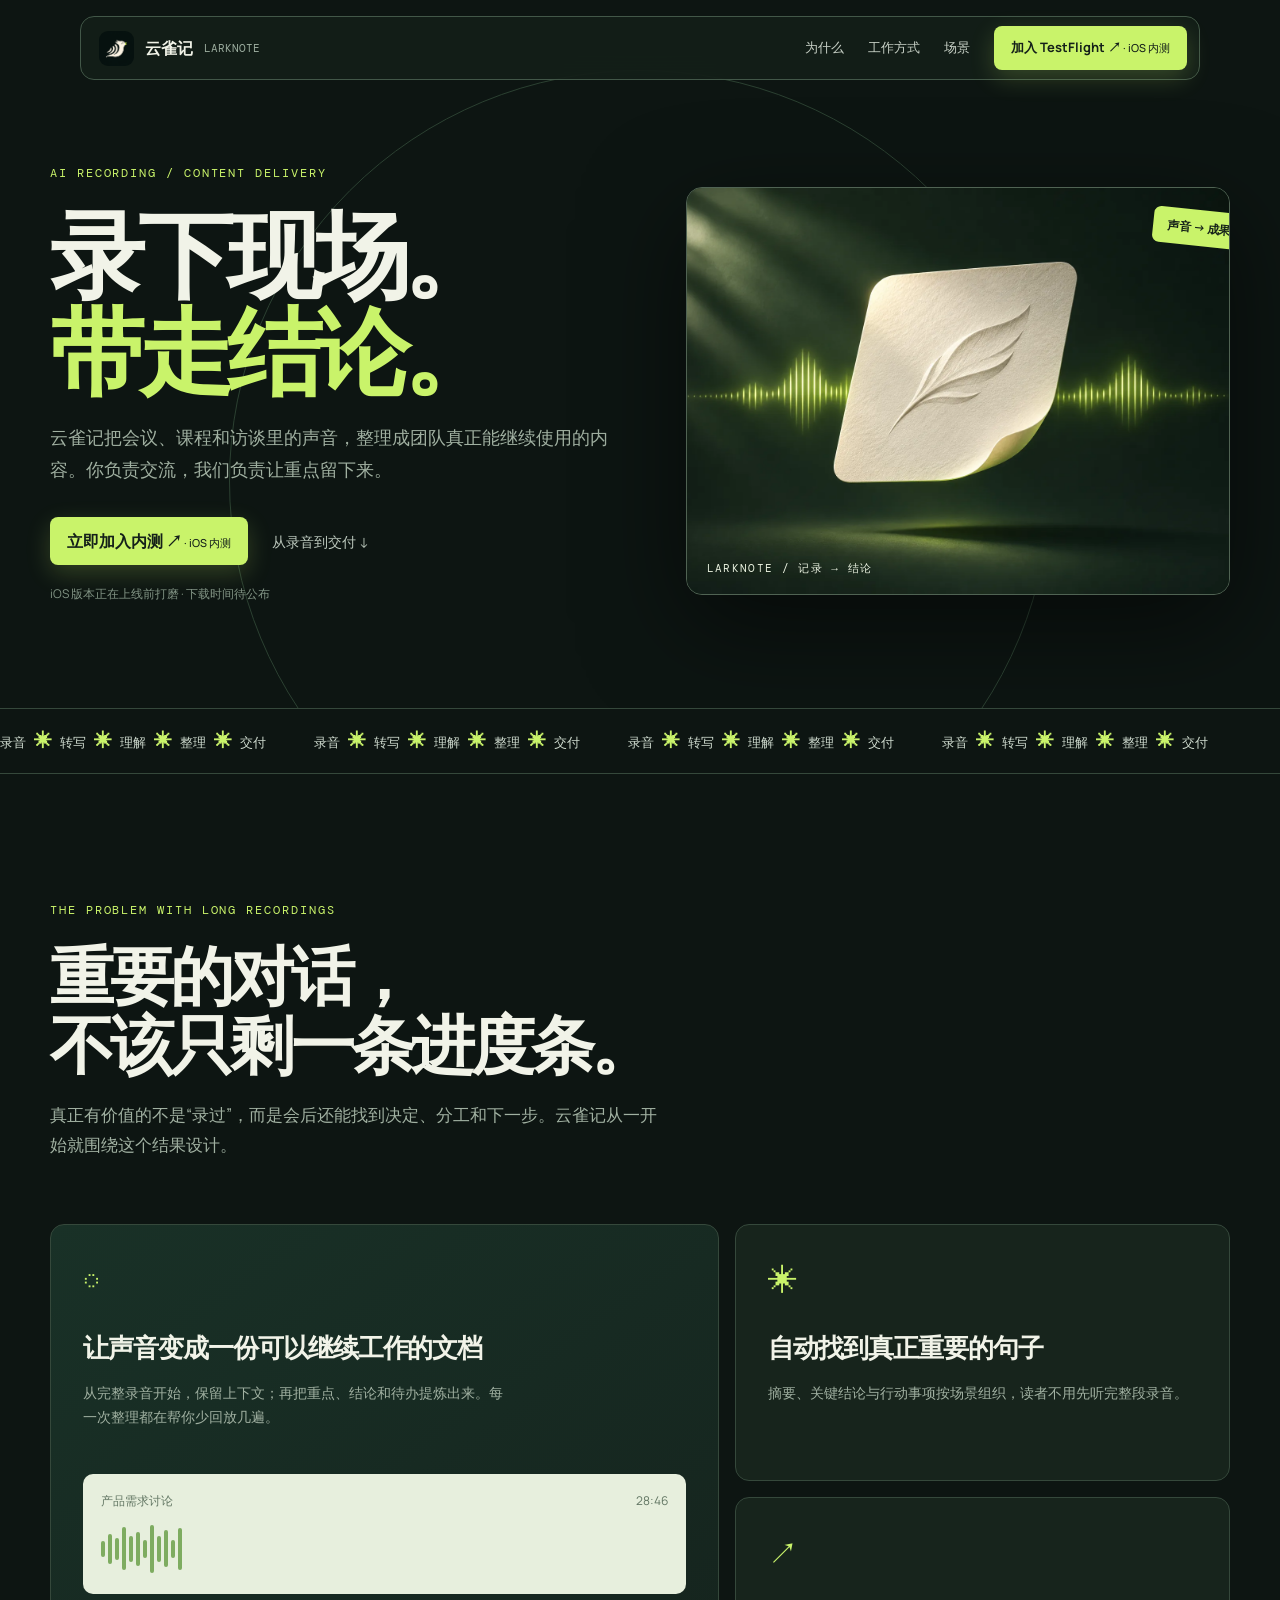
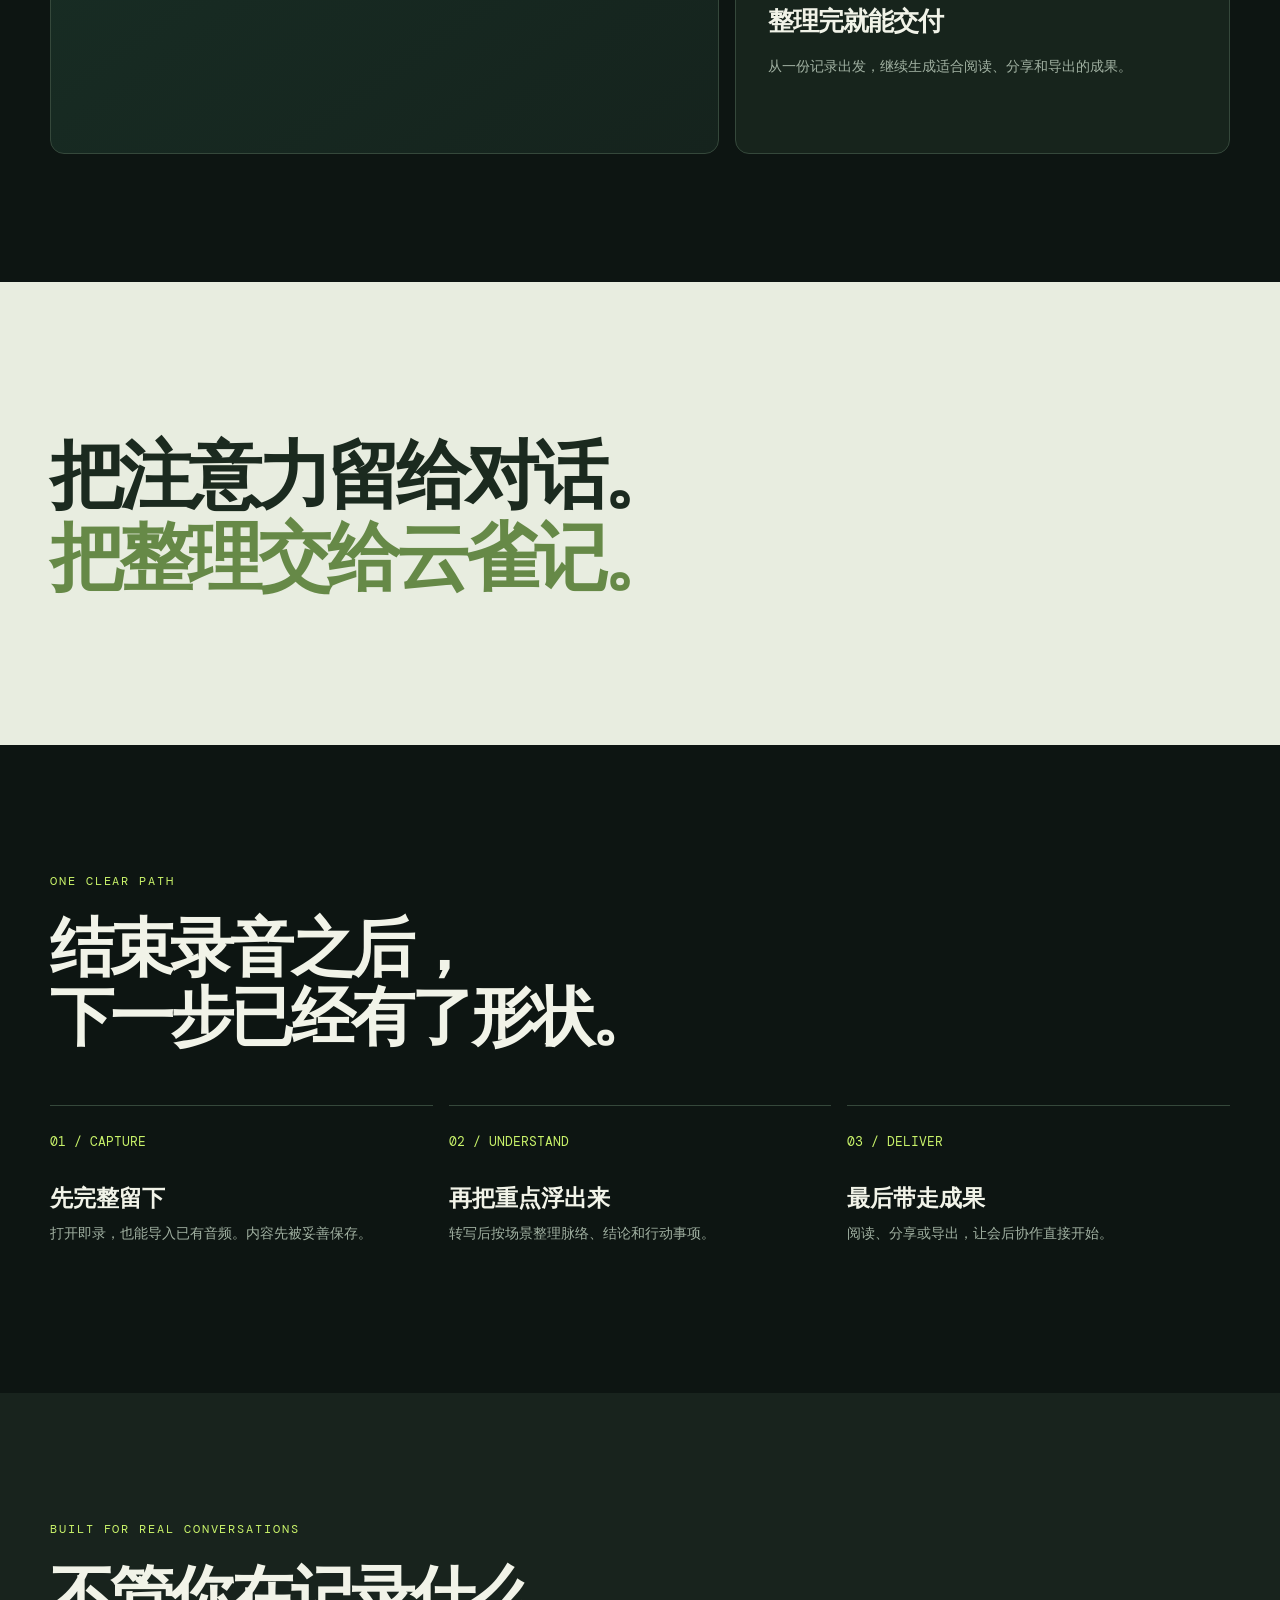
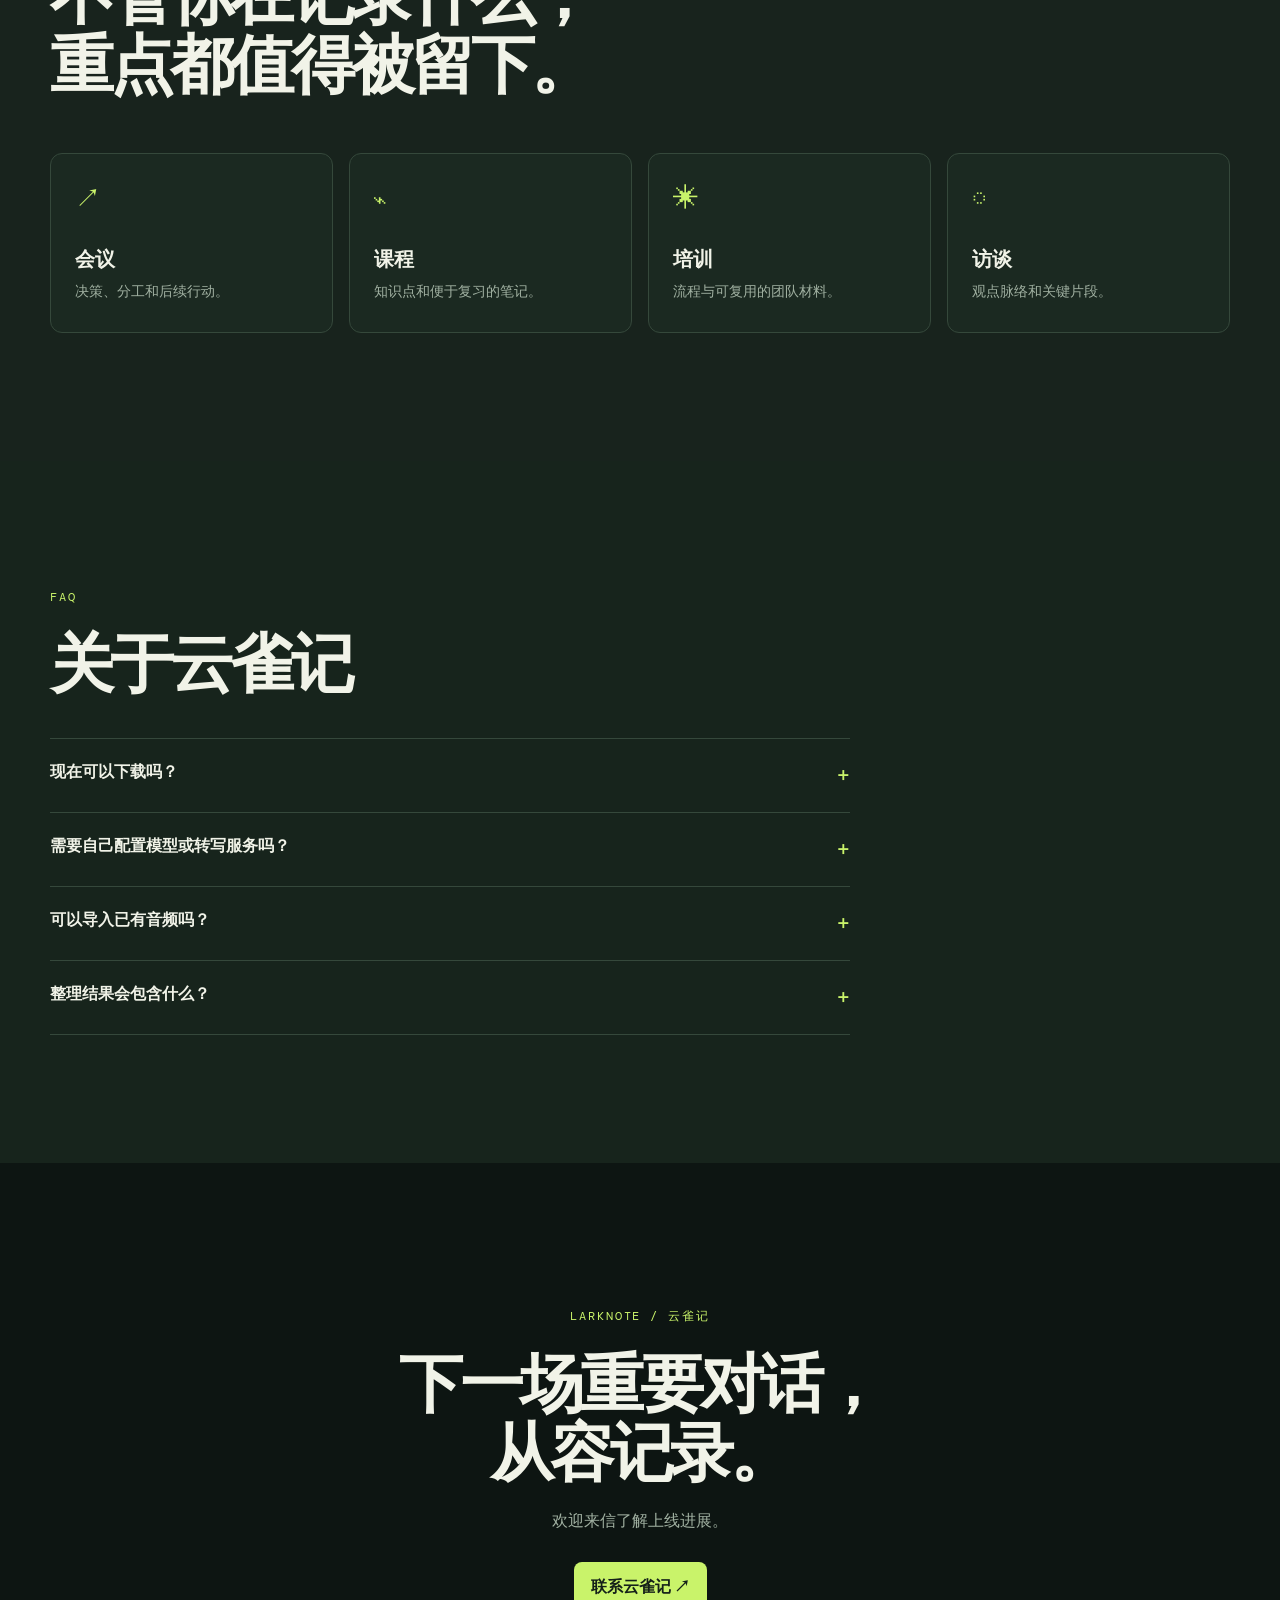
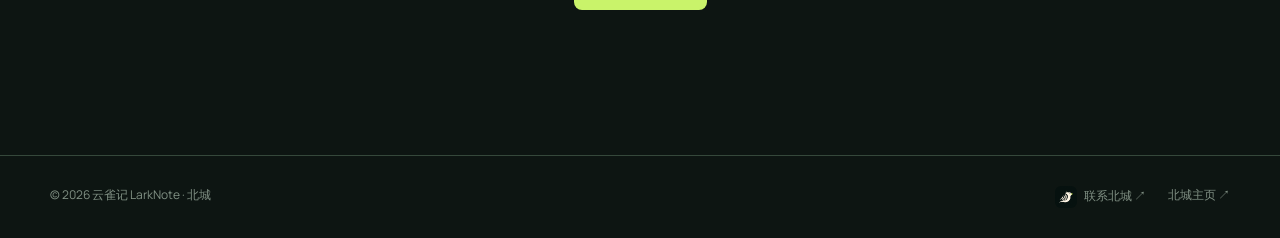
==== commit 5bf00f78: "统一使用云雀记 App 图标" ====
--- a/index.html
+++ b/index.html
@@ -1,4 +1,4 @@
 <!doctype html>
 <html lang="zh-CN"><head><meta charset="utf-8"><meta name="viewport" content="width=device-width,initial-scale=1"><title>云雀记 LarkNote｜录下现场，带走结论</title><meta name="description" content="云雀记是面向会议、课程、培训和访谈的 AI 记录与内容交付 App。"><link rel="icon" href="larknote-favicon.png"><link href="https://fonts.googleapis.com/css2?family=DM+Mono:wght@400;500&family=Manrope:wght@400;500;600;700&display=swap" rel="stylesheet"><style>
-:root{--bg:#0d1512;--s:#17241c;--s2:#213127;--ink:#f1f3e8;--muted:#a0b0a1;--line:#35483b;--acid:#c9f36a;--paper:#e8ede0;--ease:cubic-bezier(.22,1,.36,1)}*{box-sizing:border-box}html{scroll-behavior:smooth}body{margin:0;background:var(--bg);color:var(--ink);font-family:Manrope,"PingFang SC","Microsoft YaHei",sans-serif;line-height:1.5}a{color:inherit;text-decoration:none}.wrap{width:min(1180px,calc(100% - 48px));margin:auto}.mono{font:12px "DM Mono",monospace;letter-spacing:.12em}.nav{position:fixed;z-index:10;top:16px;left:50%;transform:translateX(-50%);width:min(1120px,calc(100% - 32px));height:64px;padding:8px 12px 8px 18px;display:flex;justify-content:space-between;align-items:center;border:1px solid #425748;background:#142019dd;backdrop-filter:blur(18px);border-radius:14px}.brand{display:flex;gap:11px;align-items:center;font-weight:700}.brand img{width:35px;height:35px;border-radius:9px}.brand small{font:11px "DM Mono",monospace;color:#9cad9f}.links{display:flex;gap:24px;align-items:center;color:#c8d1c7;font-size:13px}.links a:hover{color:var(--acid)}.btn{display:inline-block;background:var(--acid);color:#142019;border-radius:8px;padding:12px 17px;font-weight:700;transition:.35s var(--ease)}.btn:hover{transform:translateY(-2px);filter:brightness(1.06)}.hero{padding:165px 0 92px;position:relative;overflow:hidden}.hero:before{content:"";position:absolute;width:820px;height:820px;left:50%;top:70px;transform:translateX(-50%);border:1px solid #2b4031;border-radius:50%}.grid{position:relative;z-index:1;display:grid;grid-template-columns:1.03fr .97fr;gap:58px;align-items:center}.eyebrow,.kicker{color:var(--acid);font:12px "DM Mono",monospace;letter-spacing:.16em}.hero h1{font-size:clamp(52px,7.4vw,98px);line-height:1.02;letter-spacing:-.07em;font-weight:600;margin:24px 0;text-wrap:balance}.hero h1 span{color:var(--acid)}.hero p{max-width:560px;color:var(--muted);font-size:18px;line-height:1.75}.actions{display:flex;gap:24px;align-items:center;margin-top:32px}.quiet{font-size:14px;color:#bdc9be}.quiet:hover{color:var(--acid)}.fine{font-size:12px!important;color:#829485!important;margin-top:18px}.visual{position:relative;aspect-ratio:4/3;border:1px solid #506353;border-radius:16px;overflow:hidden;background:#18261d;box-shadow:0 30px 100px #0008}.visual img{width:100%;height:100%;object-fit:cover;display:block}.tag{position:absolute;right:-16px;top:22px;background:var(--acid);color:#152119;padding:9px 14px;border-radius:7px;font-size:12px;font-weight:700;transform:rotate(6deg)}.visual:after{content:"LARKNOTE / 记录 → 结论";position:absolute;left:20px;bottom:18px;color:#e9f1df;font:11px "DM Mono",monospace;letter-spacing:.12em}.ticker{border-top:1px solid var(--line);border-bottom:1px solid var(--line);padding:20px 0;overflow:hidden}.track{display:flex;gap:48px;width:max-content;color:#cfdbcf;font:13px "DM Mono",monospace;animation:marquee 28s linear infinite}.track b{color:var(--acid);font-size:18px}@keyframes marquee{to{transform:translateX(-50%)}}section{padding:128px 0}.title{font-size:clamp(40px,5vw,68px);line-height:1.08;letter-spacing:-.06em;font-weight:600;max-width:830px;margin:22px 0;text-wrap:balance}.intro{color:var(--muted);font-size:17px;max-width:620px;line-height:1.75}.manifesto{background:var(--paper);color:#1b2a1f;padding:150px 0}.manifesto p{font-size:clamp(40px,5.8vw,80px);line-height:1.1;letter-spacing:-.065em;font-weight:600;max-width:920px;margin:0}.manifesto em{font-style:normal;color:#668947}.cards{display:grid;grid-template-columns:1.15fr .85fr;gap:16px;margin-top:64px}.card{background:var(--s);border:1px solid var(--line);border-radius:14px;padding:32px;min-height:255px;overflow:hidden}.card.big{grid-row:span 2;min-height:530px;background:linear-gradient(145deg,#193127,#15231d)}.mark{color:var(--acid);font-size:30px}.card h3{font-size:26px;letter-spacing:-.04em;margin:26px 0 8px}.card p{color:var(--muted);font-size:14px;line-height:1.7;max-width:420px}.mini{background:#e7efdd;color:#1b2d20;border-radius:10px;padding:18px;margin-top:45px}.mini .row{display:flex;justify-content:space-between;color:#627663;font-size:12px;margin-bottom:12px}.wave{height:54px;display:flex;align-items:center;gap:3px}.wave i{width:4px;height:var(--h);background:#7eac60;border-radius:4px}.steps,.cases{display:grid;grid-template-columns:repeat(3,1fr);gap:16px;margin-top:56px}.step{border-top:1px solid var(--line);padding:22px 0}.step b{color:var(--acid);font:13px "DM Mono",monospace}.step h3{font-size:23px;margin:28px 0 7px}.step p,.case p{margin:0;color:var(--muted);font-size:14px}.use{background:#18231d}.cases{grid-template-columns:repeat(4,1fr)}.case{min-height:180px;padding:24px;border:1px solid var(--line);border-radius:12px;background:#1b2921;transition:.45s var(--ease)}.case:hover{transform:translateY(-7px);background:#26382b;border-color:#607c5b}.case .mark{font-size:26px}.case h3{font-size:20px;margin:27px 0 6px}.faq{background:var(--s)}.faqs{max-width:800px;margin-top:42px}.faqs details{border-top:1px solid var(--line);padding:20px 0}.faqs details:last-child{border-bottom:1px solid var(--line)}summary{cursor:pointer;display:flex;justify-content:space-between;font-weight:600}summary:after{content:"+";color:var(--acid);font-size:22px}.faqs details[open] summary:after{content:"−"}.faqs p{color:var(--muted);font-size:14px}.closing{text-align:center;padding:145px 0}.closing .title{margin-left:auto;margin-right:auto}.closing p{color:var(--muted);margin-bottom:30px}.footer{border-top:1px solid var(--line);padding:30px 0;color:#809084;font-size:12px}.footer-in{display:flex;justify-content:space-between}.footer-links{display:flex;gap:22px}.footer a:hover{color:var(--acid)}.reveal{opacity:0;transform:translateY(28px);transition:.8s var(--ease)}.reveal.on{opacity:1;transform:none}@media(max-width:760px){.wrap{width:min(100% - 36px,620px)}.nav{top:10px;height:58px}.links a:not(.btn){display:none}.hero{padding-top:130px}.grid{grid-template-columns:1fr;gap:42px}.hero h1{font-size:62px}.hero p{font-size:16px}.cards{grid-template-columns:1fr}.card.big{grid-row:auto;min-height:450px}.steps,.cases{grid-template-columns:1fr 1fr}.manifesto{padding:100px 0}.manifesto p{font-size:43px}section{padding:92px 0}.footer-in{display:block}.footer-links{margin-top:14px}}@media(max-width:420px){.hero h1{font-size:50px}.actions{display:block}.actions .quiet{display:block;margin-top:20px}.steps,.cases{grid-template-columns:1fr}}
-.testflight{box-shadow:0 8px 24px #c9f36a33}.testflight:after{content:" · iOS 内测";font-size:11px;font-weight:500}</style></head><body><header class="nav"><a class="brand" href="#top"><img src="larknote-icon-v2.png" alt="云雀记图标">云雀记 <small>LARKNOTE</small></a><nav class="links"><a href="#why">为什么</a><a href="#workflow">工作方式</a><a href="#scenes">场景</a><a class="btn testflight" href="https://testflight.apple.com/join/g8XAymgs" target="_blank" rel="noopener">加入 TestFlight ↗</a></nav></header><main id="top"><section class="hero"><div class="wrap grid"><div><div class="eyebrow reveal">AI RECORDING / CONTENT DELIVERY</div><h1 class="reveal">录下现场。<br><span>带走结论。</span></h1><p class="reveal">云雀记把会议、课程和访谈里的声音，整理成团队真正能继续使用的内容。你负责交流，我们负责让重点留下来。</p><div class="actions reveal"><a class="btn testflight" href="https://testflight.apple.com/join/g8XAymgs" target="_blank" rel="noopener">立即加入内测 ↗</a><a class="quiet" href="#workflow">从录音到交付 ↓</a></div><p class="fine reveal">iOS 版本正在上线前打磨 · 下载时间待公布</p></div><div class="visual reveal"><span class="tag">声音 → 成果</span><img src="larknote-hero.webp" alt="暖白纸张与声音波形组成的云雀记品牌视觉"></div></div></section><div class="ticker"><div class="track"><span>录音 <b>✳</b> 转写 <b>✳</b> 理解 <b>✳</b> 整理 <b>✳</b> 交付</span><span>录音 <b>✳</b> 转写 <b>✳</b> 理解 <b>✳</b> 整理 <b>✳</b> 交付</span><span>录音 <b>✳</b> 转写 <b>✳</b> 理解 <b>✳</b> 整理 <b>✳</b> 交付</span><span>录音 <b>✳</b> 转写 <b>✳</b> 理解 <b>✳</b> 整理 <b>✳</b> 交付</span></div></div><section id="why"><div class="wrap"><div class="kicker reveal">THE PROBLEM WITH LONG RECORDINGS</div><h2 class="title reveal">重要的对话，<br>不该只剩一条进度条。</h2><p class="intro reveal">真正有价值的不是“录过”，而是会后还能找到决定、分工和下一步。云雀记从一开始就围绕这个结果设计。</p><div class="cards"><article class="card big reveal"><div class="mark">◌</div><h3>让声音变成一份可以继续工作的文档</h3><p>从完整录音开始，保留上下文；再把重点、结论和待办提炼出来。每一次整理都在帮你少回放几遍。</p><div class="mini"><div class="row"><span>产品需求讨论</span><span>28:46</span></div><div class="wave"><i style="--h:16px"></i><i style="--h:30px"></i><i style="--h:22px"></i><i style="--h:43px"></i><i style="--h:26px"></i><i style="--h:34px"></i><i style="--h:18px"></i><i style="--h:48px"></i><i style="--h:26px"></i><i style="--h:37px"></i><i style="--h:18px"></i><i style="--h:42px"></i></div></div></article><article class="card reveal"><div class="mark">✳</div><h3>自动找到真正重要的句子</h3><p>摘要、关键结论与行动事项按场景组织，读者不用先听完整段录音。</p></article><article class="card reveal"><div class="mark">↗</div><h3>整理完就能交付</h3><p>从一份记录出发，继续生成适合阅读、分享和导出的成果。</p></article></div></div></section><section class="manifesto"><div class="wrap"><p class="reveal">把注意力留给对话。<br><em>把整理交给云雀记。</em></p></div></section><section id="workflow"><div class="wrap"><div class="kicker reveal">ONE CLEAR PATH</div><h2 class="title reveal">结束录音之后，<br>下一步已经有了形状。</h2><div class="steps"><article class="step reveal"><b>01 / CAPTURE</b><h3>先完整留下</h3><p>打开即录，也能导入已有音频。内容先被妥善保存。</p></article><article class="step reveal"><b>02 / UNDERSTAND</b><h3>再把重点浮出来</h3><p>转写后按场景整理脉络、结论和行动事项。</p></article><article class="step reveal"><b>03 / DELIVER</b><h3>最后带走成果</h3><p>阅读、分享或导出，让会后协作直接开始。</p></article></div></div></section><section id="scenes" class="use"><div class="wrap"><div class="kicker reveal">BUILT FOR REAL CONVERSATIONS</div><h2 class="title reveal">不管你在记录什么，<br>重点都值得被留下。</h2><div class="cases"><article class="case reveal"><div class="mark">↗</div><h3>会议</h3><p>决策、分工和后续行动。</p></article><article class="case reveal"><div class="mark">⌁</div><h3>课程</h3><p>知识点和便于复习的笔记。</p></article><article class="case reveal"><div class="mark">✳</div><h3>培训</h3><p>流程与可复用的团队材料。</p></article><article class="case reveal"><div class="mark">◌</div><h3>访谈</h3><p>观点脉络和关键片段。</p></article></div></div></section><section class="faq"><div class="wrap"><div class="kicker reveal">FAQ</div><h2 class="title reveal">关于云雀记</h2><div class="faqs reveal"><details><summary>现在可以下载吗？</summary><p>iOS 版本正在上线前打磨，正式下载时间确定后会在官网更新。</p></details><details><summary>需要自己配置模型或转写服务吗？</summary><p>不需要。产品目标是打开即可记录，结束后按需整理。</p></details><details><summary>可以导入已有音频吗？</summary><p>可以，产品面向会议、课程、培训和访谈等长录音场景。</p></details><details><summary>整理结果会包含什么？</summary><p>可按内容生成摘要、纪要和待办事项。更多交付格式会随正式版本逐步开放。</p></details></div></div></section><section class="closing"><div class="wrap"><div class="kicker reveal">LARKNOTE / 云雀记</div><h2 class="title reveal">下一场重要对话，<br>从容记录。</h2><p class="reveal">欢迎来信了解上线进展。</p><a class="btn reveal" href="mailto:506343891@qq.com?subject=云雀记上线通知">联系云雀记 ↗</a></div></section></main><footer class="footer"><div class="wrap footer-in"><span>© 2026 云雀记 LarkNote · 北城</span><span class="footer-links"><a href="https://www.northcity.top/connect.html" target="_blank" rel="noopener">联系北城 ↗</a><a href="https://www.northcity.top" target="_blank">北城主页 ↗</a></span></div></footer><script>const ob=new IntersectionObserver(es=>es.forEach(e=>{if(e.isIntersecting){e.target.classList.add('on');ob.unobserve(e.target)}}),{threshold:.12});document.querySelectorAll('.reveal').forEach(e=>ob.observe(e));</script></body></html>
+:root{--bg:#0d1512;--s:#17241c;--s2:#213127;--ink:#f1f3e8;--muted:#a0b0a1;--line:#35483b;--acid:#c9f36a;--paper:#e8ede0;--ease:cubic-bezier(.22,1,.36,1)}*{box-sizing:border-box}html{scroll-behavior:smooth}body{margin:0;background:var(--bg);color:var(--ink);font-family:Manrope,"PingFang SC","Microsoft YaHei",sans-serif;line-height:1.5}a{color:inherit;text-decoration:none}.wrap{width:min(1180px,calc(100% - 48px));margin:auto}.mono{font:12px "DM Mono",monospace;letter-spacing:.12em}.nav{position:fixed;z-index:10;top:16px;left:50%;transform:translateX(-50%);width:min(1120px,calc(100% - 32px));height:64px;padding:8px 12px 8px 18px;display:flex;justify-content:space-between;align-items:center;border:1px solid #425748;background:#142019dd;backdrop-filter:blur(18px);border-radius:14px}.brand{display:flex;gap:11px;align-items:center;font-weight:700}.brand img{width:35px;height:35px;border-radius:9px}.brand small{font:11px "DM Mono",monospace;color:#9cad9f}.links{display:flex;gap:24px;align-items:center;color:#c8d1c7;font-size:13px}.links a:hover{color:var(--acid)}.btn{display:inline-block;background:var(--acid);color:#142019;border-radius:8px;padding:12px 17px;font-weight:700;transition:.35s var(--ease)}.btn:hover{transform:translateY(-2px);filter:brightness(1.06)}.hero{padding:165px 0 92px;position:relative;overflow:hidden}.hero:before{content:"";position:absolute;width:820px;height:820px;left:50%;top:70px;transform:translateX(-50%);border:1px solid #2b4031;border-radius:50%}.grid{position:relative;z-index:1;display:grid;grid-template-columns:1.03fr .97fr;gap:58px;align-items:center}.eyebrow,.kicker{color:var(--acid);font:12px "DM Mono",monospace;letter-spacing:.16em}.hero h1{font-size:clamp(52px,7.4vw,98px);line-height:1.02;letter-spacing:-.07em;font-weight:600;margin:24px 0;text-wrap:balance}.hero h1 span{color:var(--acid)}.hero p{max-width:560px;color:var(--muted);font-size:18px;line-height:1.75}.actions{display:flex;gap:24px;align-items:center;margin-top:32px}.quiet{font-size:14px;color:#bdc9be}.quiet:hover{color:var(--acid)}.fine{font-size:12px!important;color:#829485!important;margin-top:18px}.visual{position:relative;aspect-ratio:4/3;border:1px solid #506353;border-radius:16px;overflow:hidden;background:#18261d;box-shadow:0 30px 100px #0008}.visual img{width:100%;height:100%;object-fit:cover;display:block}.tag{position:absolute;right:-16px;top:22px;background:var(--acid);color:#152119;padding:9px 14px;border-radius:7px;font-size:12px;font-weight:700;transform:rotate(6deg)}.visual:after{content:"LARKNOTE / 记录 → 结论";position:absolute;left:20px;bottom:18px;color:#e9f1df;font:11px "DM Mono",monospace;letter-spacing:.12em}.ticker{border-top:1px solid var(--line);border-bottom:1px solid var(--line);padding:20px 0;overflow:hidden}.track{display:flex;gap:48px;width:max-content;color:#cfdbcf;font:13px "DM Mono",monospace;animation:marquee 28s linear infinite}.track b{color:var(--acid);font-size:18px}@keyframes marquee{to{transform:translateX(-50%)}}section{padding:128px 0}.title{font-size:clamp(40px,5vw,68px);line-height:1.08;letter-spacing:-.06em;font-weight:600;max-width:830px;margin:22px 0;text-wrap:balance}.intro{color:var(--muted);font-size:17px;max-width:620px;line-height:1.75}.manifesto{background:var(--paper);color:#1b2a1f;padding:150px 0}.manifesto p{font-size:clamp(40px,5.8vw,80px);line-height:1.1;letter-spacing:-.065em;font-weight:600;max-width:920px;margin:0}.manifesto em{font-style:normal;color:#668947}.cards{display:grid;grid-template-columns:1.15fr .85fr;gap:16px;margin-top:64px}.card{background:var(--s);border:1px solid var(--line);border-radius:14px;padding:32px;min-height:255px;overflow:hidden}.card.big{grid-row:span 2;min-height:530px;background:linear-gradient(145deg,#193127,#15231d)}.mark{color:var(--acid);font-size:30px}.card h3{font-size:26px;letter-spacing:-.04em;margin:26px 0 8px}.card p{color:var(--muted);font-size:14px;line-height:1.7;max-width:420px}.mini{background:#e7efdd;color:#1b2d20;border-radius:10px;padding:18px;margin-top:45px}.mini .row{display:flex;justify-content:space-between;color:#627663;font-size:12px;margin-bottom:12px}.wave{height:54px;display:flex;align-items:center;gap:3px}.wave i{width:4px;height:var(--h);background:#7eac60;border-radius:4px}.steps,.cases{display:grid;grid-template-columns:repeat(3,1fr);gap:16px;margin-top:56px}.step{border-top:1px solid var(--line);padding:22px 0}.step b{color:var(--acid);font:13px "DM Mono",monospace}.step h3{font-size:23px;margin:28px 0 7px}.step p,.case p{margin:0;color:var(--muted);font-size:14px}.use{background:#18231d}.cases{grid-template-columns:repeat(4,1fr)}.case{min-height:180px;padding:24px;border:1px solid var(--line);border-radius:12px;background:#1b2921;transition:.45s var(--ease)}.case:hover{transform:translateY(-7px);background:#26382b;border-color:#607c5b}.case .mark{font-size:26px}.case h3{font-size:20px;margin:27px 0 6px}.faq{background:var(--s)}.faqs{max-width:800px;margin-top:42px}.faqs details{border-top:1px solid var(--line);padding:20px 0}.faqs details:last-child{border-bottom:1px solid var(--line)}summary{cursor:pointer;display:flex;justify-content:space-between;font-weight:600}summary:after{content:"+";color:var(--acid);font-size:22px}.faqs details[open] summary:after{content:"−"}.faqs p{color:var(--muted);font-size:14px}.closing{text-align:center;padding:145px 0}.closing .title{margin-left:auto;margin-right:auto}.closing p{color:var(--muted);margin-bottom:30px}.footer-contact-icon{width:22px;height:22px;border-radius:6px;vertical-align:middle;margin-right:7px}.footer{border-top:1px solid var(--line);padding:30px 0;color:#809084;font-size:12px}.footer-in{display:flex;justify-content:space-between}.footer-links{display:flex;gap:22px}.footer a:hover{color:var(--acid)}.reveal{opacity:0;transform:translateY(28px);transition:.8s var(--ease)}.reveal.on{opacity:1;transform:none}@media(max-width:760px){.wrap{width:min(100% - 36px,620px)}.nav{top:10px;height:58px}.links a:not(.btn){display:none}.hero{padding-top:130px}.grid{grid-template-columns:1fr;gap:42px}.hero h1{font-size:62px}.hero p{font-size:16px}.cards{grid-template-columns:1fr}.card.big{grid-row:auto;min-height:450px}.steps,.cases{grid-template-columns:1fr 1fr}.manifesto{padding:100px 0}.manifesto p{font-size:43px}section{padding:92px 0}.footer-in{display:block}.footer-links{margin-top:14px}}@media(max-width:420px){.hero h1{font-size:50px}.actions{display:block}.actions .quiet{display:block;margin-top:20px}.steps,.cases{grid-template-columns:1fr}}
+.testflight{box-shadow:0 8px 24px #c9f36a33}.testflight:after{content:" · iOS 内测";font-size:11px;font-weight:500}</style></head><body><header class="nav"><a class="brand" href="#top"><img src="larknote-icon-v2.png" alt="云雀记图标">云雀记 <small>LARKNOTE</small></a><nav class="links"><a href="#why">为什么</a><a href="#workflow">工作方式</a><a href="#scenes">场景</a><a class="btn testflight" href="https://testflight.apple.com/join/g8XAymgs" target="_blank" rel="noopener">加入 TestFlight ↗</a></nav></header><main id="top"><section class="hero"><div class="wrap grid"><div><div class="eyebrow reveal">AI RECORDING / CONTENT DELIVERY</div><h1 class="reveal">录下现场。<br><span>带走结论。</span></h1><p class="reveal">云雀记把会议、课程和访谈里的声音，整理成团队真正能继续使用的内容。你负责交流，我们负责让重点留下来。</p><div class="actions reveal"><a class="btn testflight" href="https://testflight.apple.com/join/g8XAymgs" target="_blank" rel="noopener">立即加入内测 ↗</a><a class="quiet" href="#workflow">从录音到交付 ↓</a></div><p class="fine reveal">iOS 版本正在上线前打磨 · 下载时间待公布</p></div><div class="visual reveal"><span class="tag">声音 → 成果</span><img src="larknote-hero.webp" alt="暖白纸张与声音波形组成的云雀记品牌视觉"></div></div></section><div class="ticker"><div class="track"><span>录音 <b>✳</b> 转写 <b>✳</b> 理解 <b>✳</b> 整理 <b>✳</b> 交付</span><span>录音 <b>✳</b> 转写 <b>✳</b> 理解 <b>✳</b> 整理 <b>✳</b> 交付</span><span>录音 <b>✳</b> 转写 <b>✳</b> 理解 <b>✳</b> 整理 <b>✳</b> 交付</span><span>录音 <b>✳</b> 转写 <b>✳</b> 理解 <b>✳</b> 整理 <b>✳</b> 交付</span></div></div><section id="why"><div class="wrap"><div class="kicker reveal">THE PROBLEM WITH LONG RECORDINGS</div><h2 class="title reveal">重要的对话，<br>不该只剩一条进度条。</h2><p class="intro reveal">真正有价值的不是“录过”，而是会后还能找到决定、分工和下一步。云雀记从一开始就围绕这个结果设计。</p><div class="cards"><article class="card big reveal"><div class="mark">◌</div><h3>让声音变成一份可以继续工作的文档</h3><p>从完整录音开始，保留上下文；再把重点、结论和待办提炼出来。每一次整理都在帮你少回放几遍。</p><div class="mini"><div class="row"><span>产品需求讨论</span><span>28:46</span></div><div class="wave"><i style="--h:16px"></i><i style="--h:30px"></i><i style="--h:22px"></i><i style="--h:43px"></i><i style="--h:26px"></i><i style="--h:34px"></i><i style="--h:18px"></i><i style="--h:48px"></i><i style="--h:26px"></i><i style="--h:37px"></i><i style="--h:18px"></i><i style="--h:42px"></i></div></div></article><article class="card reveal"><div class="mark">✳</div><h3>自动找到真正重要的句子</h3><p>摘要、关键结论与行动事项按场景组织，读者不用先听完整段录音。</p></article><article class="card reveal"><div class="mark">↗</div><h3>整理完就能交付</h3><p>从一份记录出发，继续生成适合阅读、分享和导出的成果。</p></article></div></div></section><section class="manifesto"><div class="wrap"><p class="reveal">把注意力留给对话。<br><em>把整理交给云雀记。</em></p></div></section><section id="workflow"><div class="wrap"><div class="kicker reveal">ONE CLEAR PATH</div><h2 class="title reveal">结束录音之后，<br>下一步已经有了形状。</h2><div class="steps"><article class="step reveal"><b>01 / CAPTURE</b><h3>先完整留下</h3><p>打开即录，也能导入已有音频。内容先被妥善保存。</p></article><article class="step reveal"><b>02 / UNDERSTAND</b><h3>再把重点浮出来</h3><p>转写后按场景整理脉络、结论和行动事项。</p></article><article class="step reveal"><b>03 / DELIVER</b><h3>最后带走成果</h3><p>阅读、分享或导出，让会后协作直接开始。</p></article></div></div></section><section id="scenes" class="use"><div class="wrap"><div class="kicker reveal">BUILT FOR REAL CONVERSATIONS</div><h2 class="title reveal">不管你在记录什么，<br>重点都值得被留下。</h2><div class="cases"><article class="case reveal"><div class="mark">↗</div><h3>会议</h3><p>决策、分工和后续行动。</p></article><article class="case reveal"><div class="mark">⌁</div><h3>课程</h3><p>知识点和便于复习的笔记。</p></article><article class="case reveal"><div class="mark">✳</div><h3>培训</h3><p>流程与可复用的团队材料。</p></article><article class="case reveal"><div class="mark">◌</div><h3>访谈</h3><p>观点脉络和关键片段。</p></article></div></div></section><section class="faq"><div class="wrap"><div class="kicker reveal">FAQ</div><h2 class="title reveal">关于云雀记</h2><div class="faqs reveal"><details><summary>现在可以下载吗？</summary><p>iOS 版本正在上线前打磨，正式下载时间确定后会在官网更新。</p></details><details><summary>需要自己配置模型或转写服务吗？</summary><p>不需要。产品目标是打开即可记录，结束后按需整理。</p></details><details><summary>可以导入已有音频吗？</summary><p>可以，产品面向会议、课程、培训和访谈等长录音场景。</p></details><details><summary>整理结果会包含什么？</summary><p>可按内容生成摘要、纪要和待办事项。更多交付格式会随正式版本逐步开放。</p></details></div></div></section><section class="closing"><div class="wrap"><div class="kicker reveal">LARKNOTE / 云雀记</div><h2 class="title reveal">下一场重要对话，<br>从容记录。</h2><p class="reveal">欢迎来信了解上线进展。</p><a class="btn reveal" href="mailto:506343891@qq.com?subject=云雀记上线通知">联系云雀记 ↗</a></div></section></main><footer class="footer"><div class="wrap footer-in"><span>© 2026 云雀记 LarkNote · 北城</span><span class="footer-links"><a href="https://www.northcity.top/connect.html" target="_blank" rel="noopener"><img class="footer-contact-icon" src="larknote-icon-v2.png" alt="">联系北城 ↗</a><a href="https://www.northcity.top" target="_blank">北城主页 ↗</a></span></div></footer><script>const ob=new IntersectionObserver(es=>es.forEach(e=>{if(e.isIntersecting){e.target.classList.add('on');ob.unobserve(e.target)}}),{threshold:.12});document.querySelectorAll('.reveal').forEach(e=>ob.observe(e));</script></body></html>
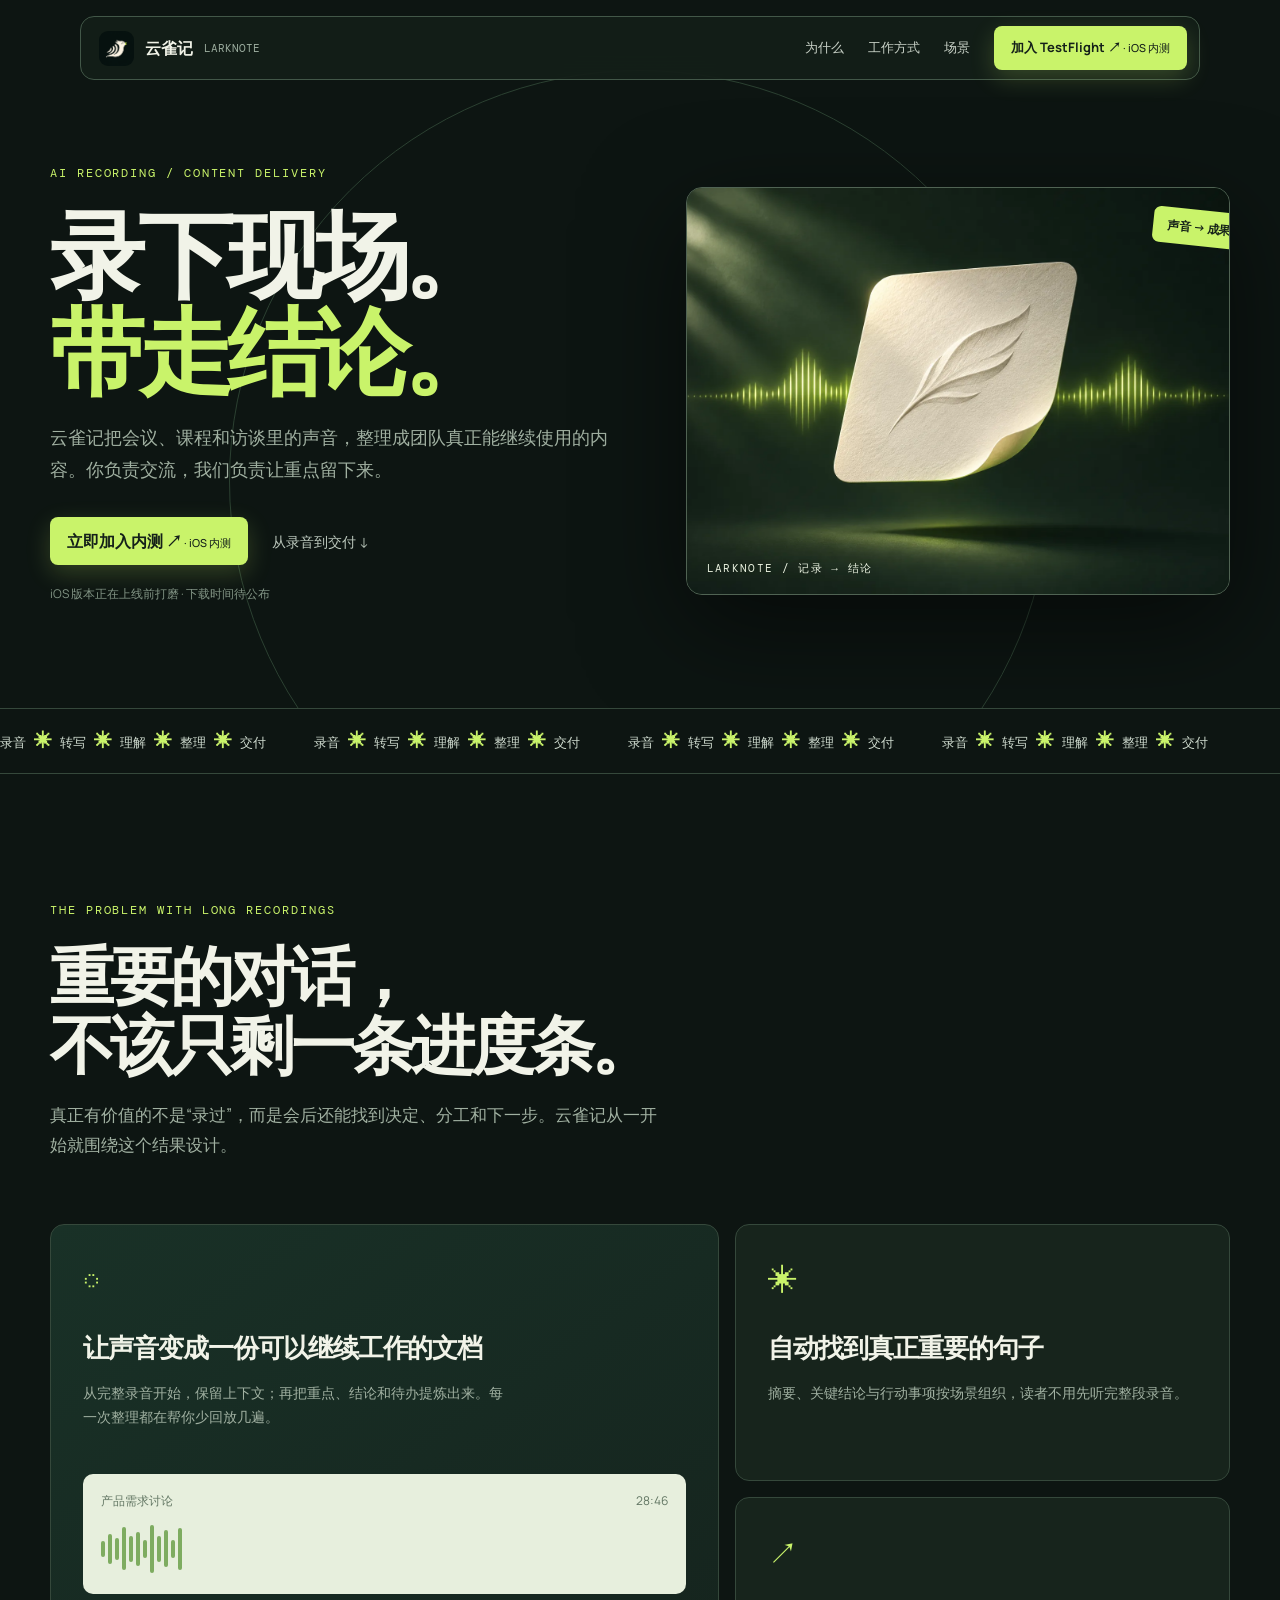
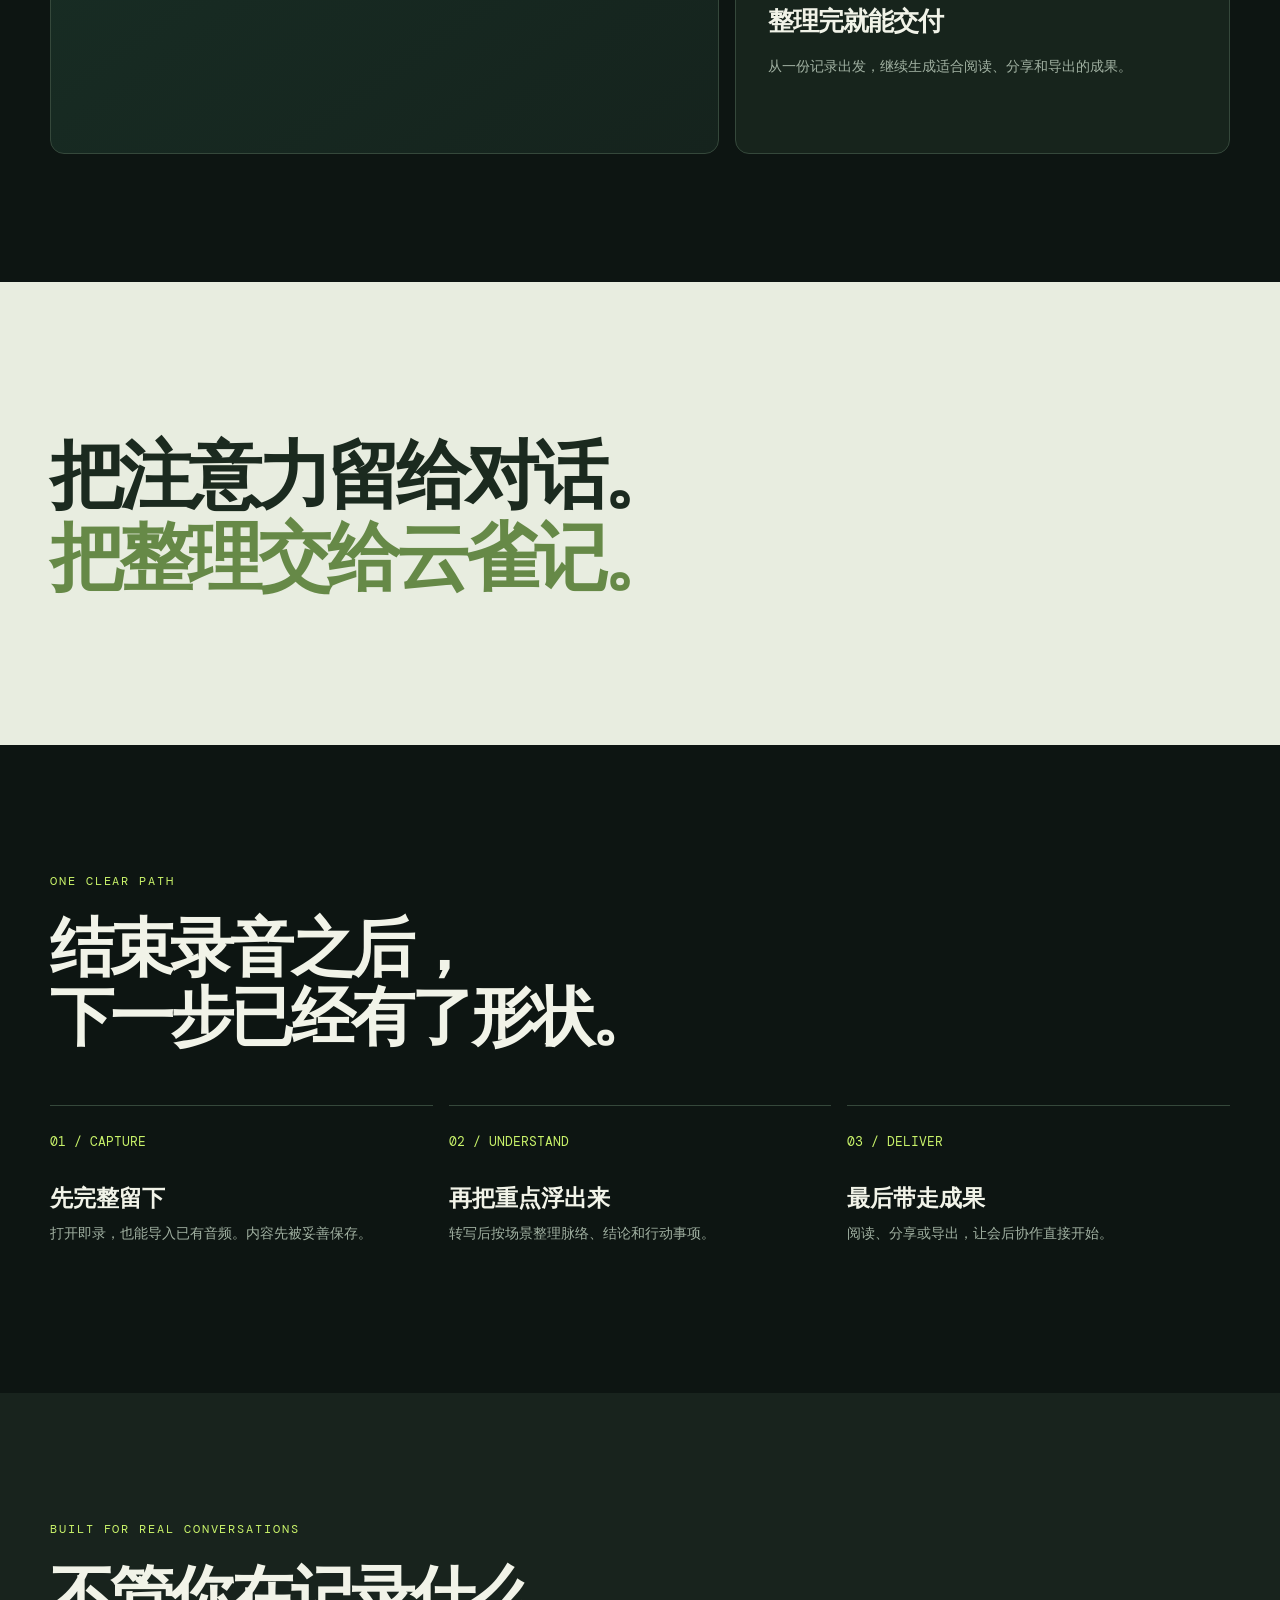
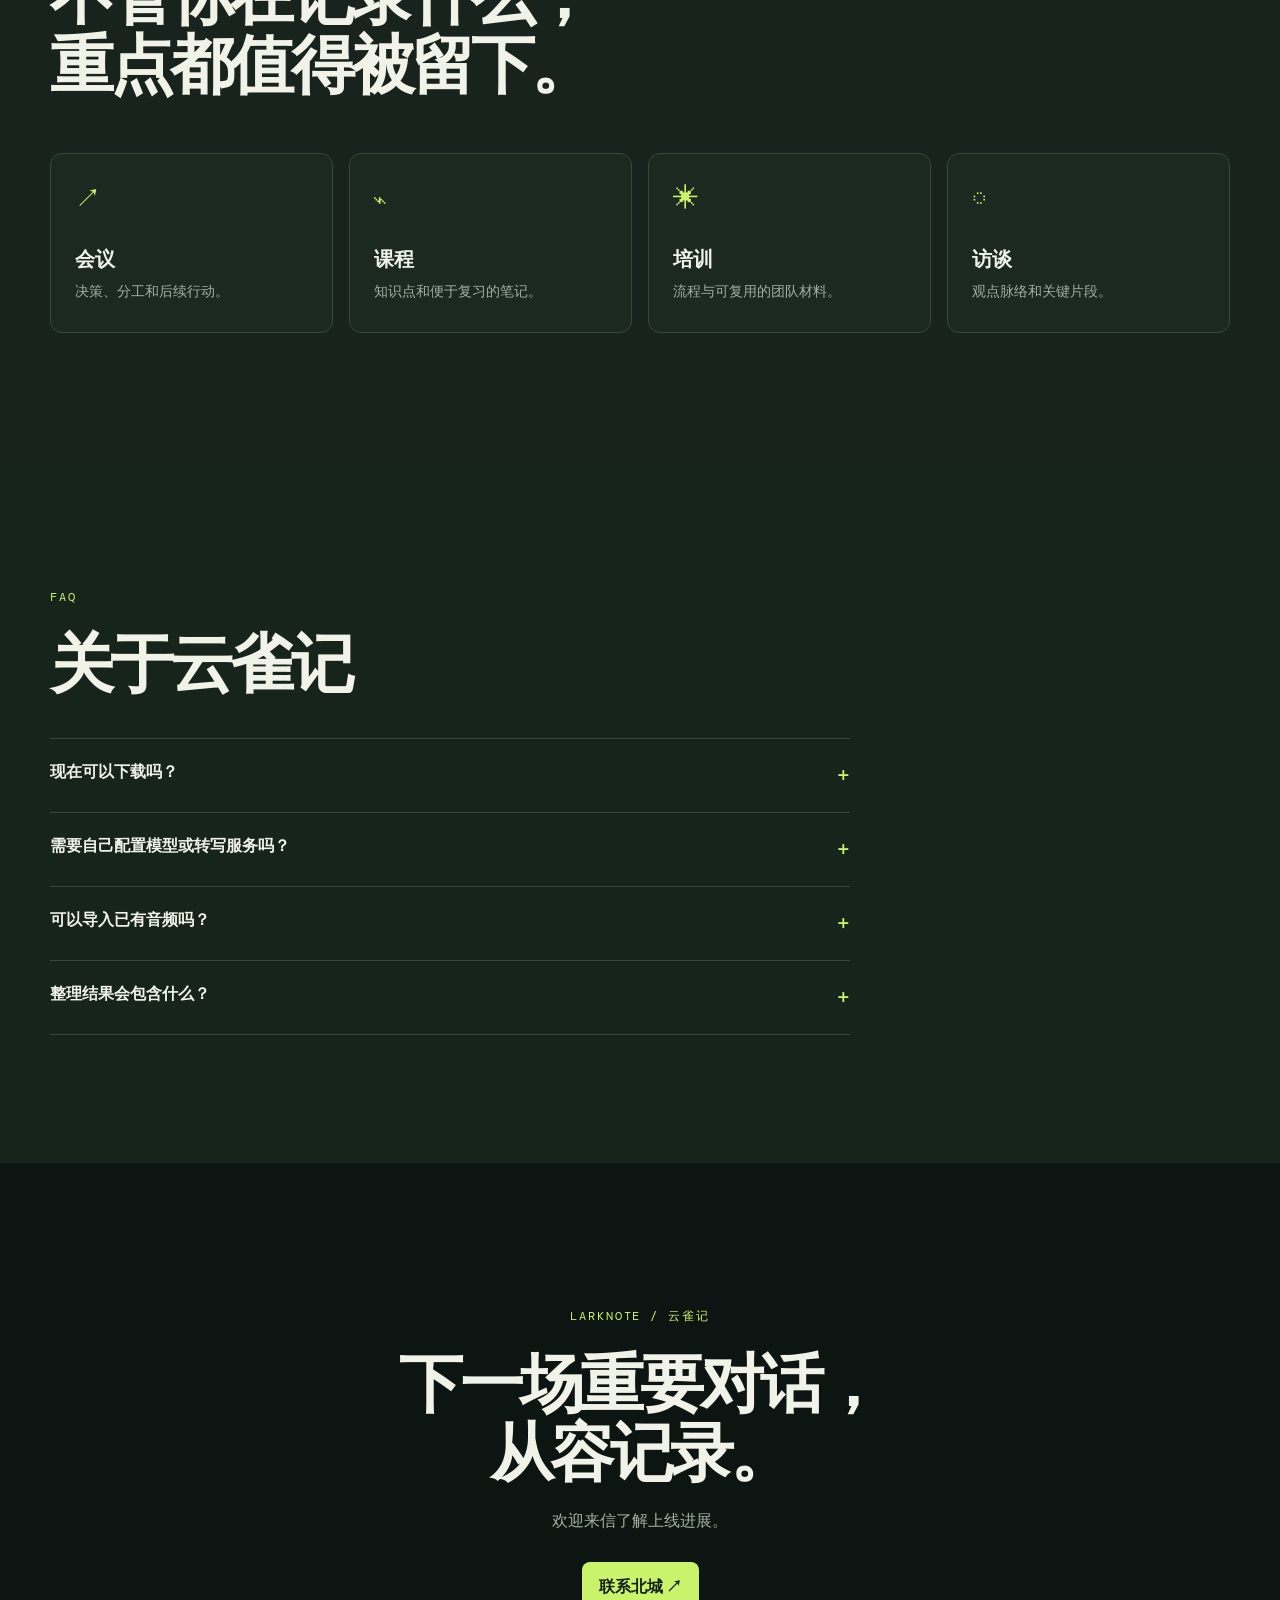
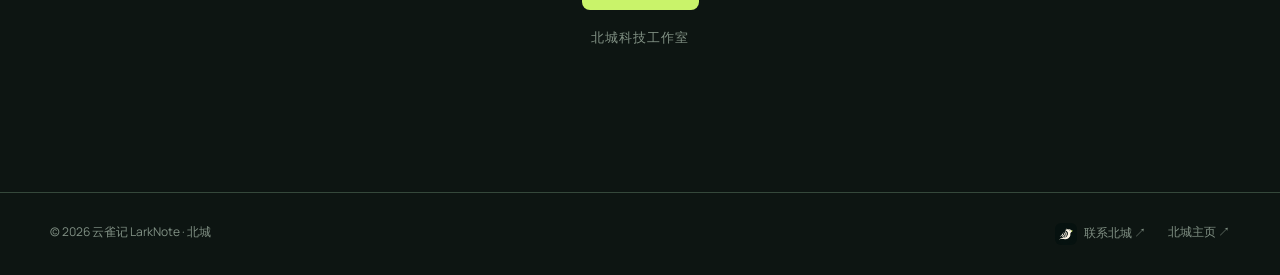
==== commit 3932596a: "更新底部品牌署名与联系入口" ====
--- a/index.html
+++ b/index.html
@@ -1,4 +1,4 @@
 <!doctype html>
 <html lang="zh-CN"><head><meta charset="utf-8"><meta name="viewport" content="width=device-width,initial-scale=1"><title>云雀记 LarkNote｜录下现场，带走结论</title><meta name="description" content="云雀记是面向会议、课程、培训和访谈的 AI 记录与内容交付 App。"><link rel="icon" href="larknote-favicon.png"><link href="https://fonts.googleapis.com/css2?family=DM+Mono:wght@400;500&family=Manrope:wght@400;500;600;700&display=swap" rel="stylesheet"><style>
-:root{--bg:#0d1512;--s:#17241c;--s2:#213127;--ink:#f1f3e8;--muted:#a0b0a1;--line:#35483b;--acid:#c9f36a;--paper:#e8ede0;--ease:cubic-bezier(.22,1,.36,1)}*{box-sizing:border-box}html{scroll-behavior:smooth}body{margin:0;background:var(--bg);color:var(--ink);font-family:Manrope,"PingFang SC","Microsoft YaHei",sans-serif;line-height:1.5}a{color:inherit;text-decoration:none}.wrap{width:min(1180px,calc(100% - 48px));margin:auto}.mono{font:12px "DM Mono",monospace;letter-spacing:.12em}.nav{position:fixed;z-index:10;top:16px;left:50%;transform:translateX(-50%);width:min(1120px,calc(100% - 32px));height:64px;padding:8px 12px 8px 18px;display:flex;justify-content:space-between;align-items:center;border:1px solid #425748;background:#142019dd;backdrop-filter:blur(18px);border-radius:14px}.brand{display:flex;gap:11px;align-items:center;font-weight:700}.brand img{width:35px;height:35px;border-radius:9px}.brand small{font:11px "DM Mono",monospace;color:#9cad9f}.links{display:flex;gap:24px;align-items:center;color:#c8d1c7;font-size:13px}.links a:hover{color:var(--acid)}.btn{display:inline-block;background:var(--acid);color:#142019;border-radius:8px;padding:12px 17px;font-weight:700;transition:.35s var(--ease)}.btn:hover{transform:translateY(-2px);filter:brightness(1.06)}.hero{padding:165px 0 92px;position:relative;overflow:hidden}.hero:before{content:"";position:absolute;width:820px;height:820px;left:50%;top:70px;transform:translateX(-50%);border:1px solid #2b4031;border-radius:50%}.grid{position:relative;z-index:1;display:grid;grid-template-columns:1.03fr .97fr;gap:58px;align-items:center}.eyebrow,.kicker{color:var(--acid);font:12px "DM Mono",monospace;letter-spacing:.16em}.hero h1{font-size:clamp(52px,7.4vw,98px);line-height:1.02;letter-spacing:-.07em;font-weight:600;margin:24px 0;text-wrap:balance}.hero h1 span{color:var(--acid)}.hero p{max-width:560px;color:var(--muted);font-size:18px;line-height:1.75}.actions{display:flex;gap:24px;align-items:center;margin-top:32px}.quiet{font-size:14px;color:#bdc9be}.quiet:hover{color:var(--acid)}.fine{font-size:12px!important;color:#829485!important;margin-top:18px}.visual{position:relative;aspect-ratio:4/3;border:1px solid #506353;border-radius:16px;overflow:hidden;background:#18261d;box-shadow:0 30px 100px #0008}.visual img{width:100%;height:100%;object-fit:cover;display:block}.tag{position:absolute;right:-16px;top:22px;background:var(--acid);color:#152119;padding:9px 14px;border-radius:7px;font-size:12px;font-weight:700;transform:rotate(6deg)}.visual:after{content:"LARKNOTE / 记录 → 结论";position:absolute;left:20px;bottom:18px;color:#e9f1df;font:11px "DM Mono",monospace;letter-spacing:.12em}.ticker{border-top:1px solid var(--line);border-bottom:1px solid var(--line);padding:20px 0;overflow:hidden}.track{display:flex;gap:48px;width:max-content;color:#cfdbcf;font:13px "DM Mono",monospace;animation:marquee 28s linear infinite}.track b{color:var(--acid);font-size:18px}@keyframes marquee{to{transform:translateX(-50%)}}section{padding:128px 0}.title{font-size:clamp(40px,5vw,68px);line-height:1.08;letter-spacing:-.06em;font-weight:600;max-width:830px;margin:22px 0;text-wrap:balance}.intro{color:var(--muted);font-size:17px;max-width:620px;line-height:1.75}.manifesto{background:var(--paper);color:#1b2a1f;padding:150px 0}.manifesto p{font-size:clamp(40px,5.8vw,80px);line-height:1.1;letter-spacing:-.065em;font-weight:600;max-width:920px;margin:0}.manifesto em{font-style:normal;color:#668947}.cards{display:grid;grid-template-columns:1.15fr .85fr;gap:16px;margin-top:64px}.card{background:var(--s);border:1px solid var(--line);border-radius:14px;padding:32px;min-height:255px;overflow:hidden}.card.big{grid-row:span 2;min-height:530px;background:linear-gradient(145deg,#193127,#15231d)}.mark{color:var(--acid);font-size:30px}.card h3{font-size:26px;letter-spacing:-.04em;margin:26px 0 8px}.card p{color:var(--muted);font-size:14px;line-height:1.7;max-width:420px}.mini{background:#e7efdd;color:#1b2d20;border-radius:10px;padding:18px;margin-top:45px}.mini .row{display:flex;justify-content:space-between;color:#627663;font-size:12px;margin-bottom:12px}.wave{height:54px;display:flex;align-items:center;gap:3px}.wave i{width:4px;height:var(--h);background:#7eac60;border-radius:4px}.steps,.cases{display:grid;grid-template-columns:repeat(3,1fr);gap:16px;margin-top:56px}.step{border-top:1px solid var(--line);padding:22px 0}.step b{color:var(--acid);font:13px "DM Mono",monospace}.step h3{font-size:23px;margin:28px 0 7px}.step p,.case p{margin:0;color:var(--muted);font-size:14px}.use{background:#18231d}.cases{grid-template-columns:repeat(4,1fr)}.case{min-height:180px;padding:24px;border:1px solid var(--line);border-radius:12px;background:#1b2921;transition:.45s var(--ease)}.case:hover{transform:translateY(-7px);background:#26382b;border-color:#607c5b}.case .mark{font-size:26px}.case h3{font-size:20px;margin:27px 0 6px}.faq{background:var(--s)}.faqs{max-width:800px;margin-top:42px}.faqs details{border-top:1px solid var(--line);padding:20px 0}.faqs details:last-child{border-bottom:1px solid var(--line)}summary{cursor:pointer;display:flex;justify-content:space-between;font-weight:600}summary:after{content:"+";color:var(--acid);font-size:22px}.faqs details[open] summary:after{content:"−"}.faqs p{color:var(--muted);font-size:14px}.closing{text-align:center;padding:145px 0}.closing .title{margin-left:auto;margin-right:auto}.closing p{color:var(--muted);margin-bottom:30px}.footer-contact-icon{width:22px;height:22px;border-radius:6px;vertical-align:middle;margin-right:7px}.footer{border-top:1px solid var(--line);padding:30px 0;color:#809084;font-size:12px}.footer-in{display:flex;justify-content:space-between}.footer-links{display:flex;gap:22px}.footer a:hover{color:var(--acid)}.reveal{opacity:0;transform:translateY(28px);transition:.8s var(--ease)}.reveal.on{opacity:1;transform:none}@media(max-width:760px){.wrap{width:min(100% - 36px,620px)}.nav{top:10px;height:58px}.links a:not(.btn){display:none}.hero{padding-top:130px}.grid{grid-template-columns:1fr;gap:42px}.hero h1{font-size:62px}.hero p{font-size:16px}.cards{grid-template-columns:1fr}.card.big{grid-row:auto;min-height:450px}.steps,.cases{grid-template-columns:1fr 1fr}.manifesto{padding:100px 0}.manifesto p{font-size:43px}section{padding:92px 0}.footer-in{display:block}.footer-links{margin-top:14px}}@media(max-width:420px){.hero h1{font-size:50px}.actions{display:block}.actions .quiet{display:block;margin-top:20px}.steps,.cases{grid-template-columns:1fr}}
-.testflight{box-shadow:0 8px 24px #c9f36a33}.testflight:after{content:" · iOS 内测";font-size:11px;font-weight:500}</style></head><body><header class="nav"><a class="brand" href="#top"><img src="larknote-icon-v2.png" alt="云雀记图标">云雀记 <small>LARKNOTE</small></a><nav class="links"><a href="#why">为什么</a><a href="#workflow">工作方式</a><a href="#scenes">场景</a><a class="btn testflight" href="https://testflight.apple.com/join/g8XAymgs" target="_blank" rel="noopener">加入 TestFlight ↗</a></nav></header><main id="top"><section class="hero"><div class="wrap grid"><div><div class="eyebrow reveal">AI RECORDING / CONTENT DELIVERY</div><h1 class="reveal">录下现场。<br><span>带走结论。</span></h1><p class="reveal">云雀记把会议、课程和访谈里的声音，整理成团队真正能继续使用的内容。你负责交流，我们负责让重点留下来。</p><div class="actions reveal"><a class="btn testflight" href="https://testflight.apple.com/join/g8XAymgs" target="_blank" rel="noopener">立即加入内测 ↗</a><a class="quiet" href="#workflow">从录音到交付 ↓</a></div><p class="fine reveal">iOS 版本正在上线前打磨 · 下载时间待公布</p></div><div class="visual reveal"><span class="tag">声音 → 成果</span><img src="larknote-hero.webp" alt="暖白纸张与声音波形组成的云雀记品牌视觉"></div></div></section><div class="ticker"><div class="track"><span>录音 <b>✳</b> 转写 <b>✳</b> 理解 <b>✳</b> 整理 <b>✳</b> 交付</span><span>录音 <b>✳</b> 转写 <b>✳</b> 理解 <b>✳</b> 整理 <b>✳</b> 交付</span><span>录音 <b>✳</b> 转写 <b>✳</b> 理解 <b>✳</b> 整理 <b>✳</b> 交付</span><span>录音 <b>✳</b> 转写 <b>✳</b> 理解 <b>✳</b> 整理 <b>✳</b> 交付</span></div></div><section id="why"><div class="wrap"><div class="kicker reveal">THE PROBLEM WITH LONG RECORDINGS</div><h2 class="title reveal">重要的对话，<br>不该只剩一条进度条。</h2><p class="intro reveal">真正有价值的不是“录过”，而是会后还能找到决定、分工和下一步。云雀记从一开始就围绕这个结果设计。</p><div class="cards"><article class="card big reveal"><div class="mark">◌</div><h3>让声音变成一份可以继续工作的文档</h3><p>从完整录音开始，保留上下文；再把重点、结论和待办提炼出来。每一次整理都在帮你少回放几遍。</p><div class="mini"><div class="row"><span>产品需求讨论</span><span>28:46</span></div><div class="wave"><i style="--h:16px"></i><i style="--h:30px"></i><i style="--h:22px"></i><i style="--h:43px"></i><i style="--h:26px"></i><i style="--h:34px"></i><i style="--h:18px"></i><i style="--h:48px"></i><i style="--h:26px"></i><i style="--h:37px"></i><i style="--h:18px"></i><i style="--h:42px"></i></div></div></article><article class="card reveal"><div class="mark">✳</div><h3>自动找到真正重要的句子</h3><p>摘要、关键结论与行动事项按场景组织，读者不用先听完整段录音。</p></article><article class="card reveal"><div class="mark">↗</div><h3>整理完就能交付</h3><p>从一份记录出发，继续生成适合阅读、分享和导出的成果。</p></article></div></div></section><section class="manifesto"><div class="wrap"><p class="reveal">把注意力留给对话。<br><em>把整理交给云雀记。</em></p></div></section><section id="workflow"><div class="wrap"><div class="kicker reveal">ONE CLEAR PATH</div><h2 class="title reveal">结束录音之后，<br>下一步已经有了形状。</h2><div class="steps"><article class="step reveal"><b>01 / CAPTURE</b><h3>先完整留下</h3><p>打开即录，也能导入已有音频。内容先被妥善保存。</p></article><article class="step reveal"><b>02 / UNDERSTAND</b><h3>再把重点浮出来</h3><p>转写后按场景整理脉络、结论和行动事项。</p></article><article class="step reveal"><b>03 / DELIVER</b><h3>最后带走成果</h3><p>阅读、分享或导出，让会后协作直接开始。</p></article></div></div></section><section id="scenes" class="use"><div class="wrap"><div class="kicker reveal">BUILT FOR REAL CONVERSATIONS</div><h2 class="title reveal">不管你在记录什么，<br>重点都值得被留下。</h2><div class="cases"><article class="case reveal"><div class="mark">↗</div><h3>会议</h3><p>决策、分工和后续行动。</p></article><article class="case reveal"><div class="mark">⌁</div><h3>课程</h3><p>知识点和便于复习的笔记。</p></article><article class="case reveal"><div class="mark">✳</div><h3>培训</h3><p>流程与可复用的团队材料。</p></article><article class="case reveal"><div class="mark">◌</div><h3>访谈</h3><p>观点脉络和关键片段。</p></article></div></div></section><section class="faq"><div class="wrap"><div class="kicker reveal">FAQ</div><h2 class="title reveal">关于云雀记</h2><div class="faqs reveal"><details><summary>现在可以下载吗？</summary><p>iOS 版本正在上线前打磨，正式下载时间确定后会在官网更新。</p></details><details><summary>需要自己配置模型或转写服务吗？</summary><p>不需要。产品目标是打开即可记录，结束后按需整理。</p></details><details><summary>可以导入已有音频吗？</summary><p>可以，产品面向会议、课程、培训和访谈等长录音场景。</p></details><details><summary>整理结果会包含什么？</summary><p>可按内容生成摘要、纪要和待办事项。更多交付格式会随正式版本逐步开放。</p></details></div></div></section><section class="closing"><div class="wrap"><div class="kicker reveal">LARKNOTE / 云雀记</div><h2 class="title reveal">下一场重要对话，<br>从容记录。</h2><p class="reveal">欢迎来信了解上线进展。</p><a class="btn reveal" href="mailto:506343891@qq.com?subject=云雀记上线通知">联系云雀记 ↗</a></div></section></main><footer class="footer"><div class="wrap footer-in"><span>© 2026 云雀记 LarkNote · 北城</span><span class="footer-links"><a href="https://www.northcity.top/connect.html" target="_blank" rel="noopener"><img class="footer-contact-icon" src="larknote-icon-v2.png" alt="">联系北城 ↗</a><a href="https://www.northcity.top" target="_blank">北城主页 ↗</a></span></div></footer><script>const ob=new IntersectionObserver(es=>es.forEach(e=>{if(e.isIntersecting){e.target.classList.add('on');ob.unobserve(e.target)}}),{threshold:.12});document.querySelectorAll('.reveal').forEach(e=>ob.observe(e));</script></body></html>
+:root{--bg:#0d1512;--s:#17241c;--s2:#213127;--ink:#f1f3e8;--muted:#a0b0a1;--line:#35483b;--acid:#c9f36a;--paper:#e8ede0;--ease:cubic-bezier(.22,1,.36,1)}*{box-sizing:border-box}html{scroll-behavior:smooth}body{margin:0;background:var(--bg);color:var(--ink);font-family:Manrope,"PingFang SC","Microsoft YaHei",sans-serif;line-height:1.5}a{color:inherit;text-decoration:none}.wrap{width:min(1180px,calc(100% - 48px));margin:auto}.mono{font:12px "DM Mono",monospace;letter-spacing:.12em}.nav{position:fixed;z-index:10;top:16px;left:50%;transform:translateX(-50%);width:min(1120px,calc(100% - 32px));height:64px;padding:8px 12px 8px 18px;display:flex;justify-content:space-between;align-items:center;border:1px solid #425748;background:#142019dd;backdrop-filter:blur(18px);border-radius:14px}.brand{display:flex;gap:11px;align-items:center;font-weight:700}.brand img{width:35px;height:35px;border-radius:9px}.brand small{font:11px "DM Mono",monospace;color:#9cad9f}.links{display:flex;gap:24px;align-items:center;color:#c8d1c7;font-size:13px}.links a:hover{color:var(--acid)}.btn{display:inline-block;background:var(--acid);color:#142019;border-radius:8px;padding:12px 17px;font-weight:700;transition:.35s var(--ease)}.btn:hover{transform:translateY(-2px);filter:brightness(1.06)}.hero{padding:165px 0 92px;position:relative;overflow:hidden}.hero:before{content:"";position:absolute;width:820px;height:820px;left:50%;top:70px;transform:translateX(-50%);border:1px solid #2b4031;border-radius:50%}.grid{position:relative;z-index:1;display:grid;grid-template-columns:1.03fr .97fr;gap:58px;align-items:center}.eyebrow,.kicker{color:var(--acid);font:12px "DM Mono",monospace;letter-spacing:.16em}.hero h1{font-size:clamp(52px,7.4vw,98px);line-height:1.02;letter-spacing:-.07em;font-weight:600;margin:24px 0;text-wrap:balance}.hero h1 span{color:var(--acid)}.hero p{max-width:560px;color:var(--muted);font-size:18px;line-height:1.75}.actions{display:flex;gap:24px;align-items:center;margin-top:32px}.quiet{font-size:14px;color:#bdc9be}.quiet:hover{color:var(--acid)}.fine{font-size:12px!important;color:#829485!important;margin-top:18px}.visual{position:relative;aspect-ratio:4/3;border:1px solid #506353;border-radius:16px;overflow:hidden;background:#18261d;box-shadow:0 30px 100px #0008}.visual img{width:100%;height:100%;object-fit:cover;display:block}.tag{position:absolute;right:-16px;top:22px;background:var(--acid);color:#152119;padding:9px 14px;border-radius:7px;font-size:12px;font-weight:700;transform:rotate(6deg)}.visual:after{content:"LARKNOTE / 记录 → 结论";position:absolute;left:20px;bottom:18px;color:#e9f1df;font:11px "DM Mono",monospace;letter-spacing:.12em}.ticker{border-top:1px solid var(--line);border-bottom:1px solid var(--line);padding:20px 0;overflow:hidden}.track{display:flex;gap:48px;width:max-content;color:#cfdbcf;font:13px "DM Mono",monospace;animation:marquee 28s linear infinite}.track b{color:var(--acid);font-size:18px}@keyframes marquee{to{transform:translateX(-50%)}}section{padding:128px 0}.title{font-size:clamp(40px,5vw,68px);line-height:1.08;letter-spacing:-.06em;font-weight:600;max-width:830px;margin:22px 0;text-wrap:balance}.intro{color:var(--muted);font-size:17px;max-width:620px;line-height:1.75}.manifesto{background:var(--paper);color:#1b2a1f;padding:150px 0}.manifesto p{font-size:clamp(40px,5.8vw,80px);line-height:1.1;letter-spacing:-.065em;font-weight:600;max-width:920px;margin:0}.manifesto em{font-style:normal;color:#668947}.cards{display:grid;grid-template-columns:1.15fr .85fr;gap:16px;margin-top:64px}.card{background:var(--s);border:1px solid var(--line);border-radius:14px;padding:32px;min-height:255px;overflow:hidden}.card.big{grid-row:span 2;min-height:530px;background:linear-gradient(145deg,#193127,#15231d)}.mark{color:var(--acid);font-size:30px}.card h3{font-size:26px;letter-spacing:-.04em;margin:26px 0 8px}.card p{color:var(--muted);font-size:14px;line-height:1.7;max-width:420px}.mini{background:#e7efdd;color:#1b2d20;border-radius:10px;padding:18px;margin-top:45px}.mini .row{display:flex;justify-content:space-between;color:#627663;font-size:12px;margin-bottom:12px}.wave{height:54px;display:flex;align-items:center;gap:3px}.wave i{width:4px;height:var(--h);background:#7eac60;border-radius:4px}.steps,.cases{display:grid;grid-template-columns:repeat(3,1fr);gap:16px;margin-top:56px}.step{border-top:1px solid var(--line);padding:22px 0}.step b{color:var(--acid);font:13px "DM Mono",monospace}.step h3{font-size:23px;margin:28px 0 7px}.step p,.case p{margin:0;color:var(--muted);font-size:14px}.use{background:#18231d}.cases{grid-template-columns:repeat(4,1fr)}.case{min-height:180px;padding:24px;border:1px solid var(--line);border-radius:12px;background:#1b2921;transition:.45s var(--ease)}.case:hover{transform:translateY(-7px);background:#26382b;border-color:#607c5b}.case .mark{font-size:26px}.case h3{font-size:20px;margin:27px 0 6px}.faq{background:var(--s)}.faqs{max-width:800px;margin-top:42px}.faqs details{border-top:1px solid var(--line);padding:20px 0}.faqs details:last-child{border-bottom:1px solid var(--line)}summary{cursor:pointer;display:flex;justify-content:space-between;font-weight:600}summary:after{content:"+";color:var(--acid);font-size:22px}.faqs details[open] summary:after{content:"−"}.faqs p{color:var(--muted);font-size:14px}.studio-note{margin-top:18px;color:#819184;font-size:13px;letter-spacing:.08em}.closing{text-align:center;padding:145px 0}.closing .title{margin-left:auto;margin-right:auto}.closing p{color:var(--muted);margin-bottom:30px}.footer-contact-icon{width:22px;height:22px;border-radius:6px;vertical-align:middle;margin-right:7px}.footer{border-top:1px solid var(--line);padding:30px 0;color:#809084;font-size:12px}.footer-in{display:flex;justify-content:space-between}.footer-links{display:flex;gap:22px}.footer a:hover{color:var(--acid)}.reveal{opacity:0;transform:translateY(28px);transition:.8s var(--ease)}.reveal.on{opacity:1;transform:none}@media(max-width:760px){.wrap{width:min(100% - 36px,620px)}.nav{top:10px;height:58px}.links a:not(.btn){display:none}.hero{padding-top:130px}.grid{grid-template-columns:1fr;gap:42px}.hero h1{font-size:62px}.hero p{font-size:16px}.cards{grid-template-columns:1fr}.card.big{grid-row:auto;min-height:450px}.steps,.cases{grid-template-columns:1fr 1fr}.manifesto{padding:100px 0}.manifesto p{font-size:43px}section{padding:92px 0}.footer-in{display:block}.footer-links{margin-top:14px}}@media(max-width:420px){.hero h1{font-size:50px}.actions{display:block}.actions .quiet{display:block;margin-top:20px}.steps,.cases{grid-template-columns:1fr}}
+.testflight{box-shadow:0 8px 24px #c9f36a33}.testflight:after{content:" · iOS 内测";font-size:11px;font-weight:500}</style></head><body><header class="nav"><a class="brand" href="#top"><img src="larknote-icon-v2.png" alt="云雀记图标">云雀记 <small>LARKNOTE</small></a><nav class="links"><a href="#why">为什么</a><a href="#workflow">工作方式</a><a href="#scenes">场景</a><a class="btn testflight" href="https://testflight.apple.com/join/g8XAymgs" target="_blank" rel="noopener">加入 TestFlight ↗</a></nav></header><main id="top"><section class="hero"><div class="wrap grid"><div><div class="eyebrow reveal">AI RECORDING / CONTENT DELIVERY</div><h1 class="reveal">录下现场。<br><span>带走结论。</span></h1><p class="reveal">云雀记把会议、课程和访谈里的声音，整理成团队真正能继续使用的内容。你负责交流，我们负责让重点留下来。</p><div class="actions reveal"><a class="btn testflight" href="https://testflight.apple.com/join/g8XAymgs" target="_blank" rel="noopener">立即加入内测 ↗</a><a class="quiet" href="#workflow">从录音到交付 ↓</a></div><p class="fine reveal">iOS 版本正在上线前打磨 · 下载时间待公布</p></div><div class="visual reveal"><span class="tag">声音 → 成果</span><img src="larknote-hero.webp" alt="暖白纸张与声音波形组成的云雀记品牌视觉"></div></div></section><div class="ticker"><div class="track"><span>录音 <b>✳</b> 转写 <b>✳</b> 理解 <b>✳</b> 整理 <b>✳</b> 交付</span><span>录音 <b>✳</b> 转写 <b>✳</b> 理解 <b>✳</b> 整理 <b>✳</b> 交付</span><span>录音 <b>✳</b> 转写 <b>✳</b> 理解 <b>✳</b> 整理 <b>✳</b> 交付</span><span>录音 <b>✳</b> 转写 <b>✳</b> 理解 <b>✳</b> 整理 <b>✳</b> 交付</span></div></div><section id="why"><div class="wrap"><div class="kicker reveal">THE PROBLEM WITH LONG RECORDINGS</div><h2 class="title reveal">重要的对话，<br>不该只剩一条进度条。</h2><p class="intro reveal">真正有价值的不是“录过”，而是会后还能找到决定、分工和下一步。云雀记从一开始就围绕这个结果设计。</p><div class="cards"><article class="card big reveal"><div class="mark">◌</div><h3>让声音变成一份可以继续工作的文档</h3><p>从完整录音开始，保留上下文；再把重点、结论和待办提炼出来。每一次整理都在帮你少回放几遍。</p><div class="mini"><div class="row"><span>产品需求讨论</span><span>28:46</span></div><div class="wave"><i style="--h:16px"></i><i style="--h:30px"></i><i style="--h:22px"></i><i style="--h:43px"></i><i style="--h:26px"></i><i style="--h:34px"></i><i style="--h:18px"></i><i style="--h:48px"></i><i style="--h:26px"></i><i style="--h:37px"></i><i style="--h:18px"></i><i style="--h:42px"></i></div></div></article><article class="card reveal"><div class="mark">✳</div><h3>自动找到真正重要的句子</h3><p>摘要、关键结论与行动事项按场景组织，读者不用先听完整段录音。</p></article><article class="card reveal"><div class="mark">↗</div><h3>整理完就能交付</h3><p>从一份记录出发，继续生成适合阅读、分享和导出的成果。</p></article></div></div></section><section class="manifesto"><div class="wrap"><p class="reveal">把注意力留给对话。<br><em>把整理交给云雀记。</em></p></div></section><section id="workflow"><div class="wrap"><div class="kicker reveal">ONE CLEAR PATH</div><h2 class="title reveal">结束录音之后，<br>下一步已经有了形状。</h2><div class="steps"><article class="step reveal"><b>01 / CAPTURE</b><h3>先完整留下</h3><p>打开即录，也能导入已有音频。内容先被妥善保存。</p></article><article class="step reveal"><b>02 / UNDERSTAND</b><h3>再把重点浮出来</h3><p>转写后按场景整理脉络、结论和行动事项。</p></article><article class="step reveal"><b>03 / DELIVER</b><h3>最后带走成果</h3><p>阅读、分享或导出，让会后协作直接开始。</p></article></div></div></section><section id="scenes" class="use"><div class="wrap"><div class="kicker reveal">BUILT FOR REAL CONVERSATIONS</div><h2 class="title reveal">不管你在记录什么，<br>重点都值得被留下。</h2><div class="cases"><article class="case reveal"><div class="mark">↗</div><h3>会议</h3><p>决策、分工和后续行动。</p></article><article class="case reveal"><div class="mark">⌁</div><h3>课程</h3><p>知识点和便于复习的笔记。</p></article><article class="case reveal"><div class="mark">✳</div><h3>培训</h3><p>流程与可复用的团队材料。</p></article><article class="case reveal"><div class="mark">◌</div><h3>访谈</h3><p>观点脉络和关键片段。</p></article></div></div></section><section class="faq"><div class="wrap"><div class="kicker reveal">FAQ</div><h2 class="title reveal">关于云雀记</h2><div class="faqs reveal"><details><summary>现在可以下载吗？</summary><p>iOS 版本正在上线前打磨，正式下载时间确定后会在官网更新。</p></details><details><summary>需要自己配置模型或转写服务吗？</summary><p>不需要。产品目标是打开即可记录，结束后按需整理。</p></details><details><summary>可以导入已有音频吗？</summary><p>可以，产品面向会议、课程、培训和访谈等长录音场景。</p></details><details><summary>整理结果会包含什么？</summary><p>可按内容生成摘要、纪要和待办事项。更多交付格式会随正式版本逐步开放。</p></details></div></div></section><section class="closing"><div class="wrap"><div class="kicker reveal">LARKNOTE / 云雀记</div><h2 class="title reveal">下一场重要对话，<br>从容记录。</h2><p class="reveal">欢迎来信了解上线进展。</p><a class="btn reveal" href="https://www.northcity.top/connect.html" target="_blank" rel="noopener">联系北城 ↗</a><div class="studio-note">北城科技工作室</div></div></section></main><footer class="footer"><div class="wrap footer-in"><span>© 2026 云雀记 LarkNote · 北城</span><span class="footer-links"><a href="https://www.northcity.top/connect.html" target="_blank" rel="noopener"><img class="footer-contact-icon" src="larknote-icon-v2.png" alt="">联系北城 ↗</a><a href="https://www.northcity.top" target="_blank">北城主页 ↗</a></span></div></footer><script>const ob=new IntersectionObserver(es=>es.forEach(e=>{if(e.isIntersecting){e.target.classList.add('on');ob.unobserve(e.target)}}),{threshold:.12});document.querySelectorAll('.reveal').forEach(e=>ob.observe(e));</script></body></html>
